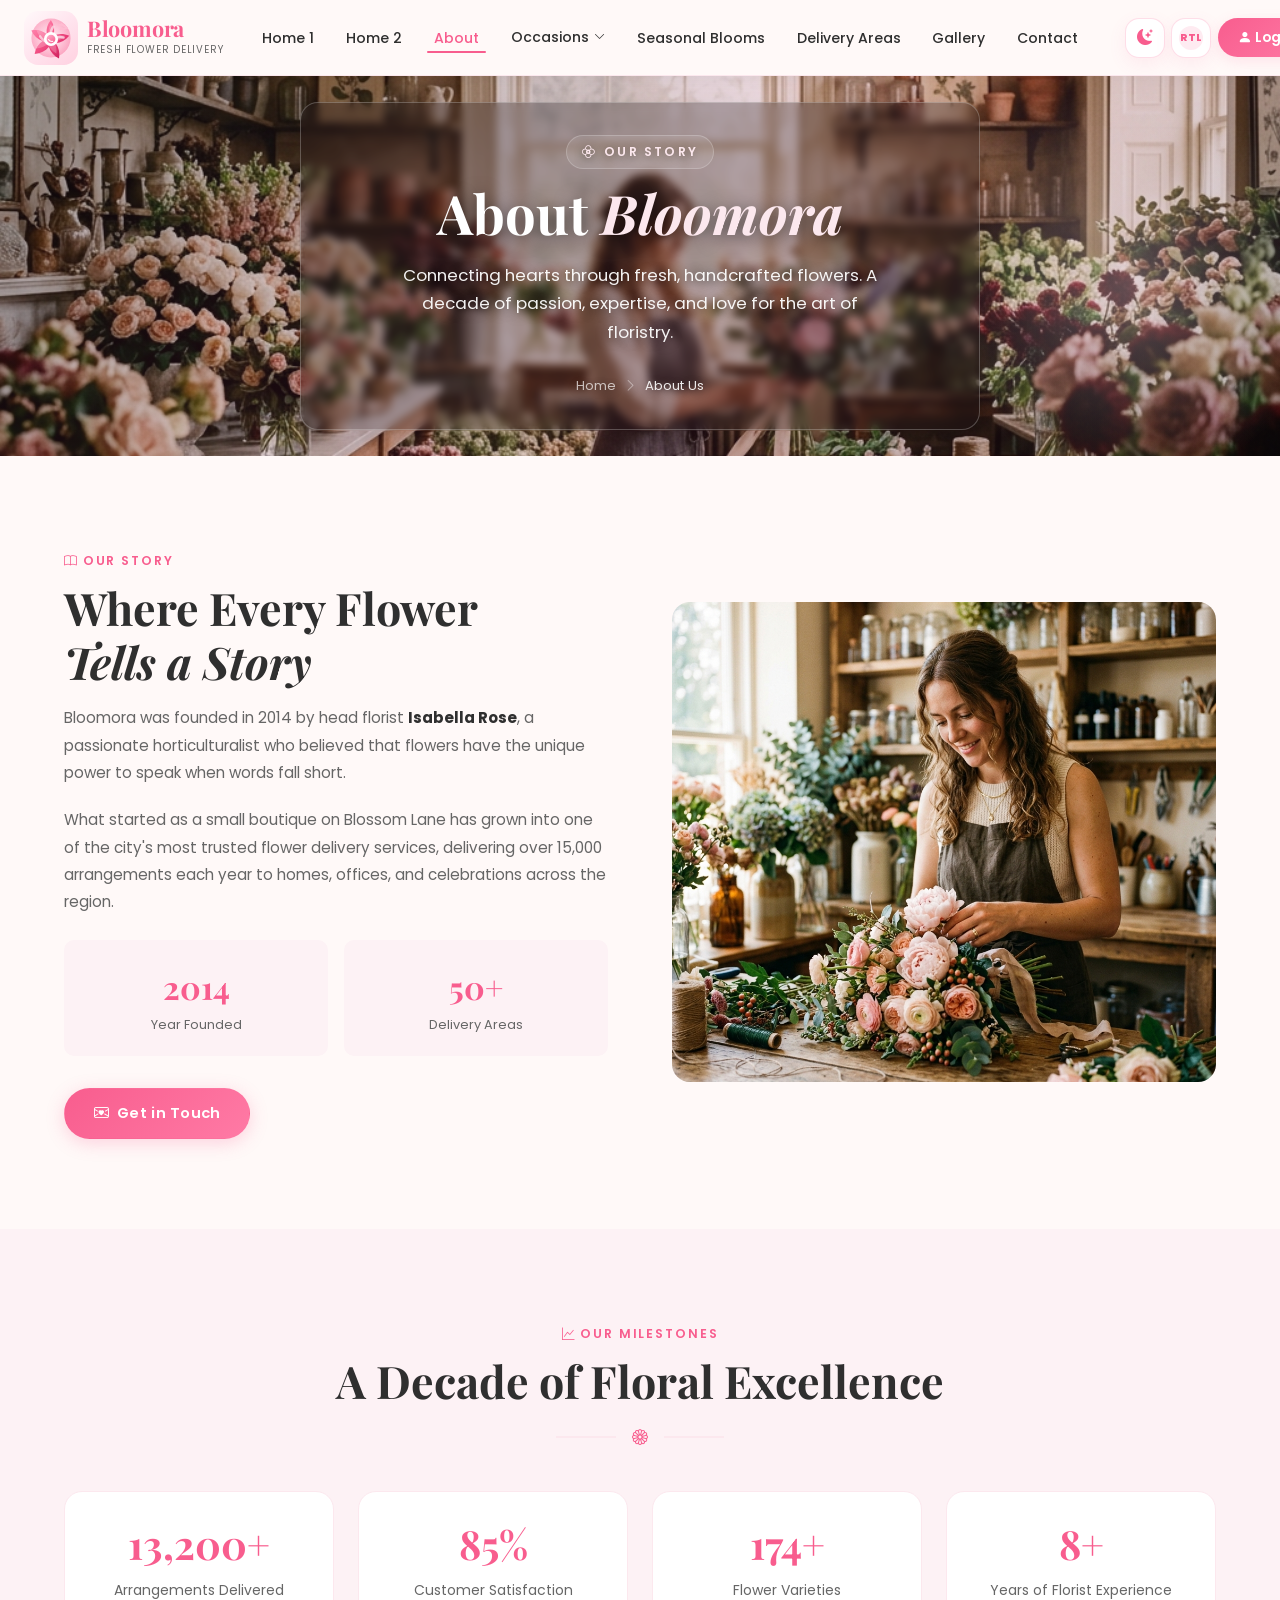
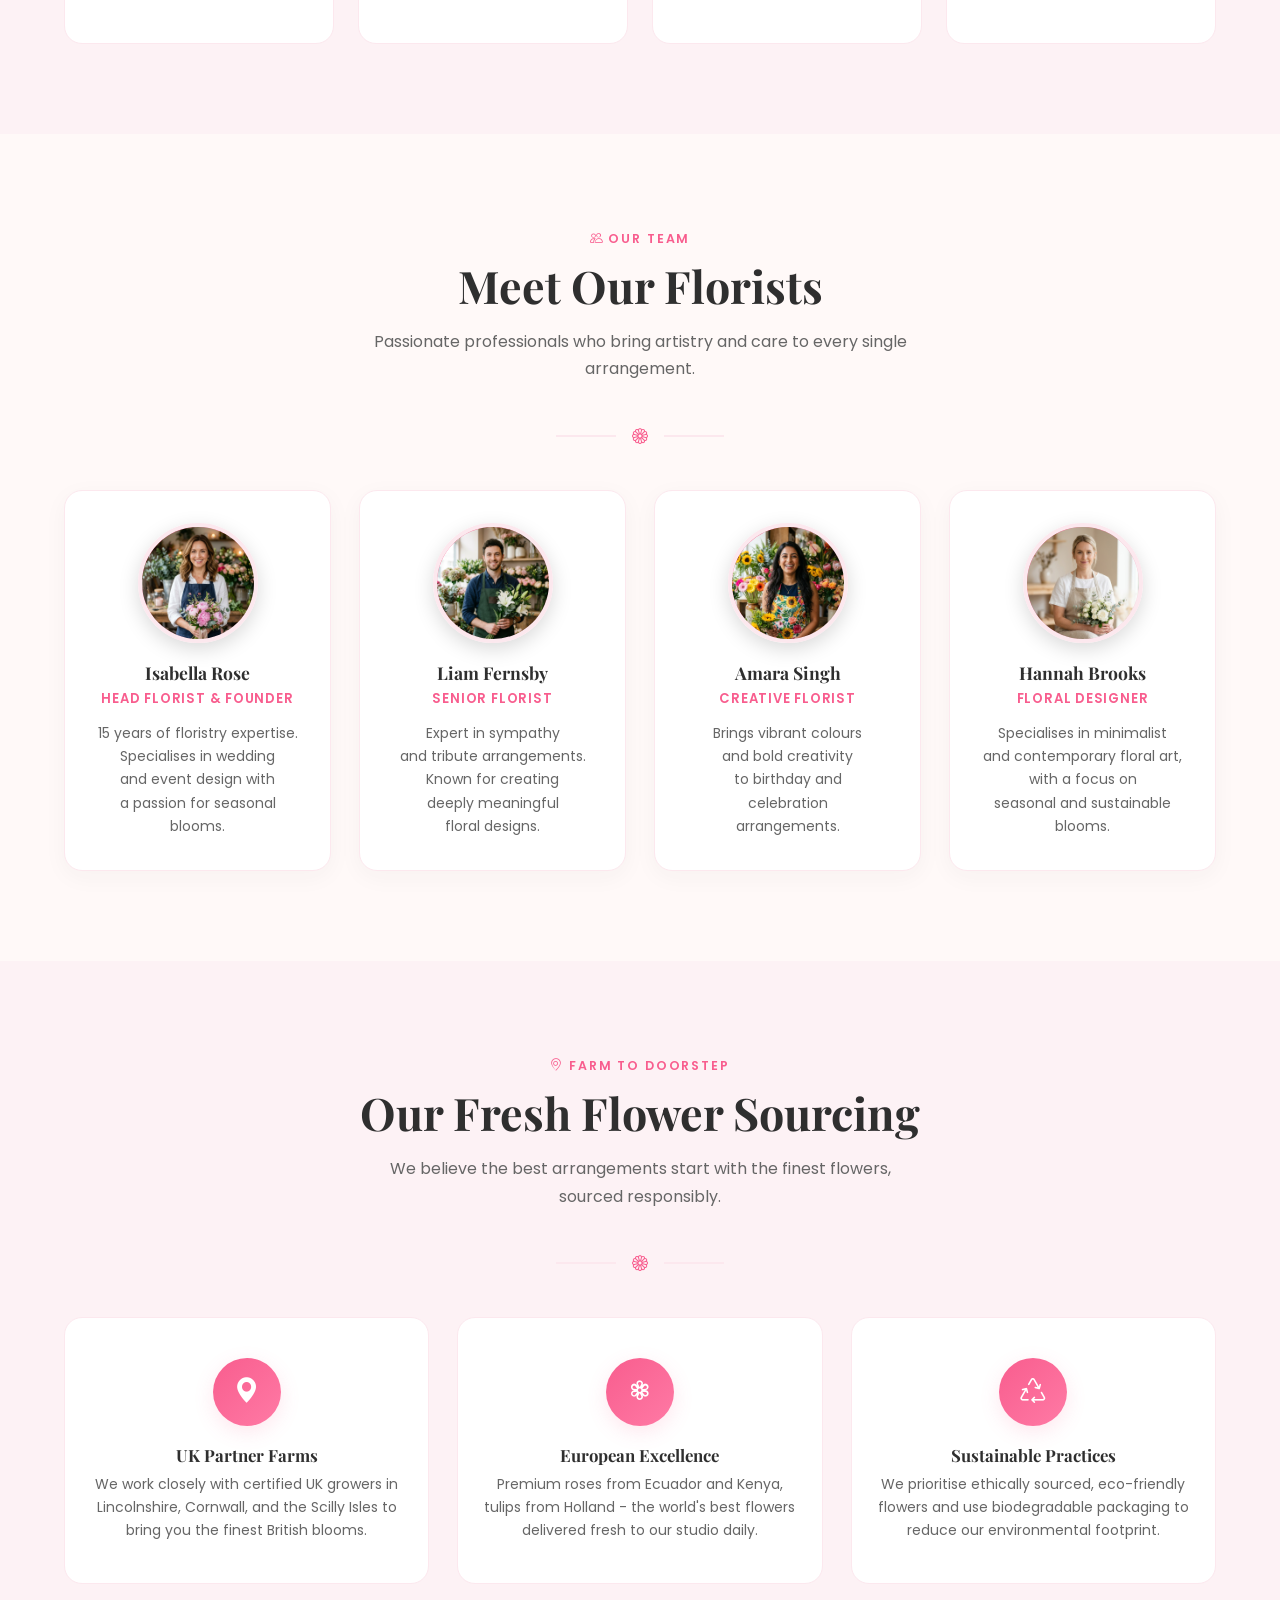
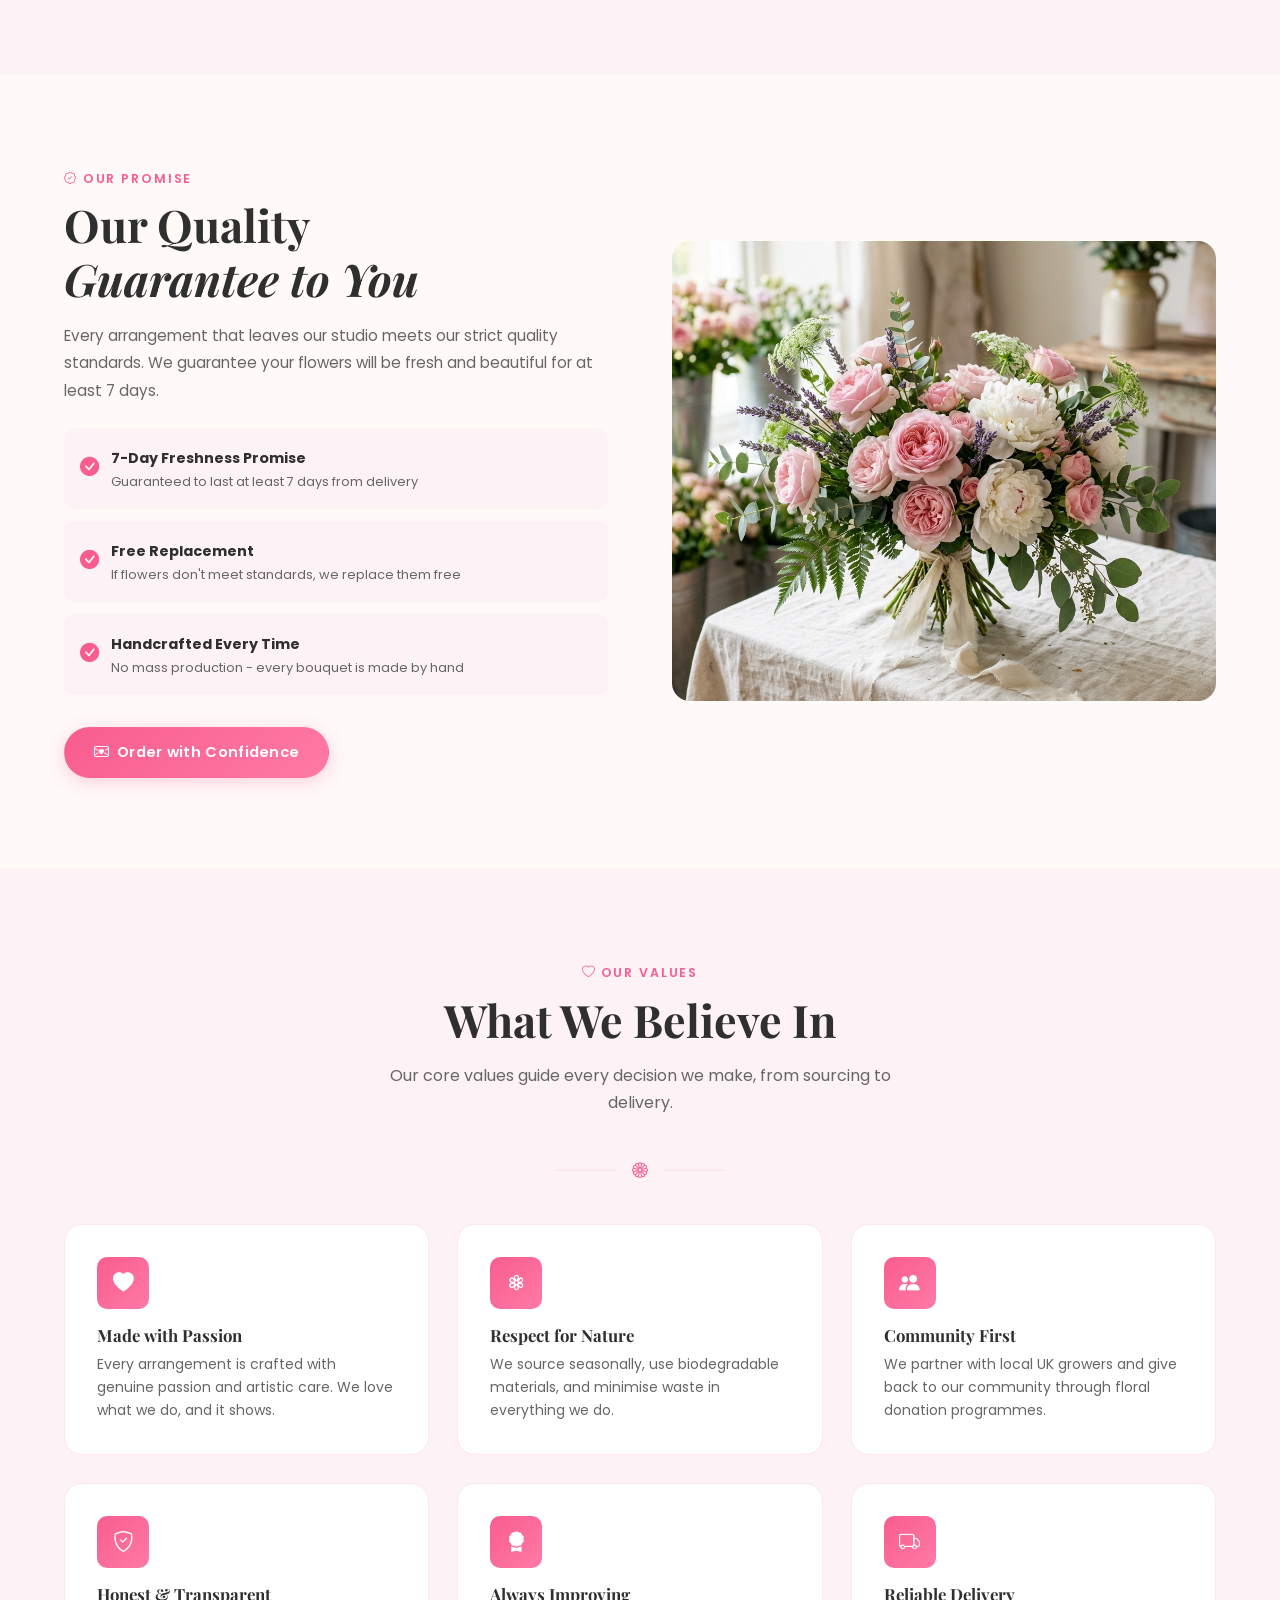
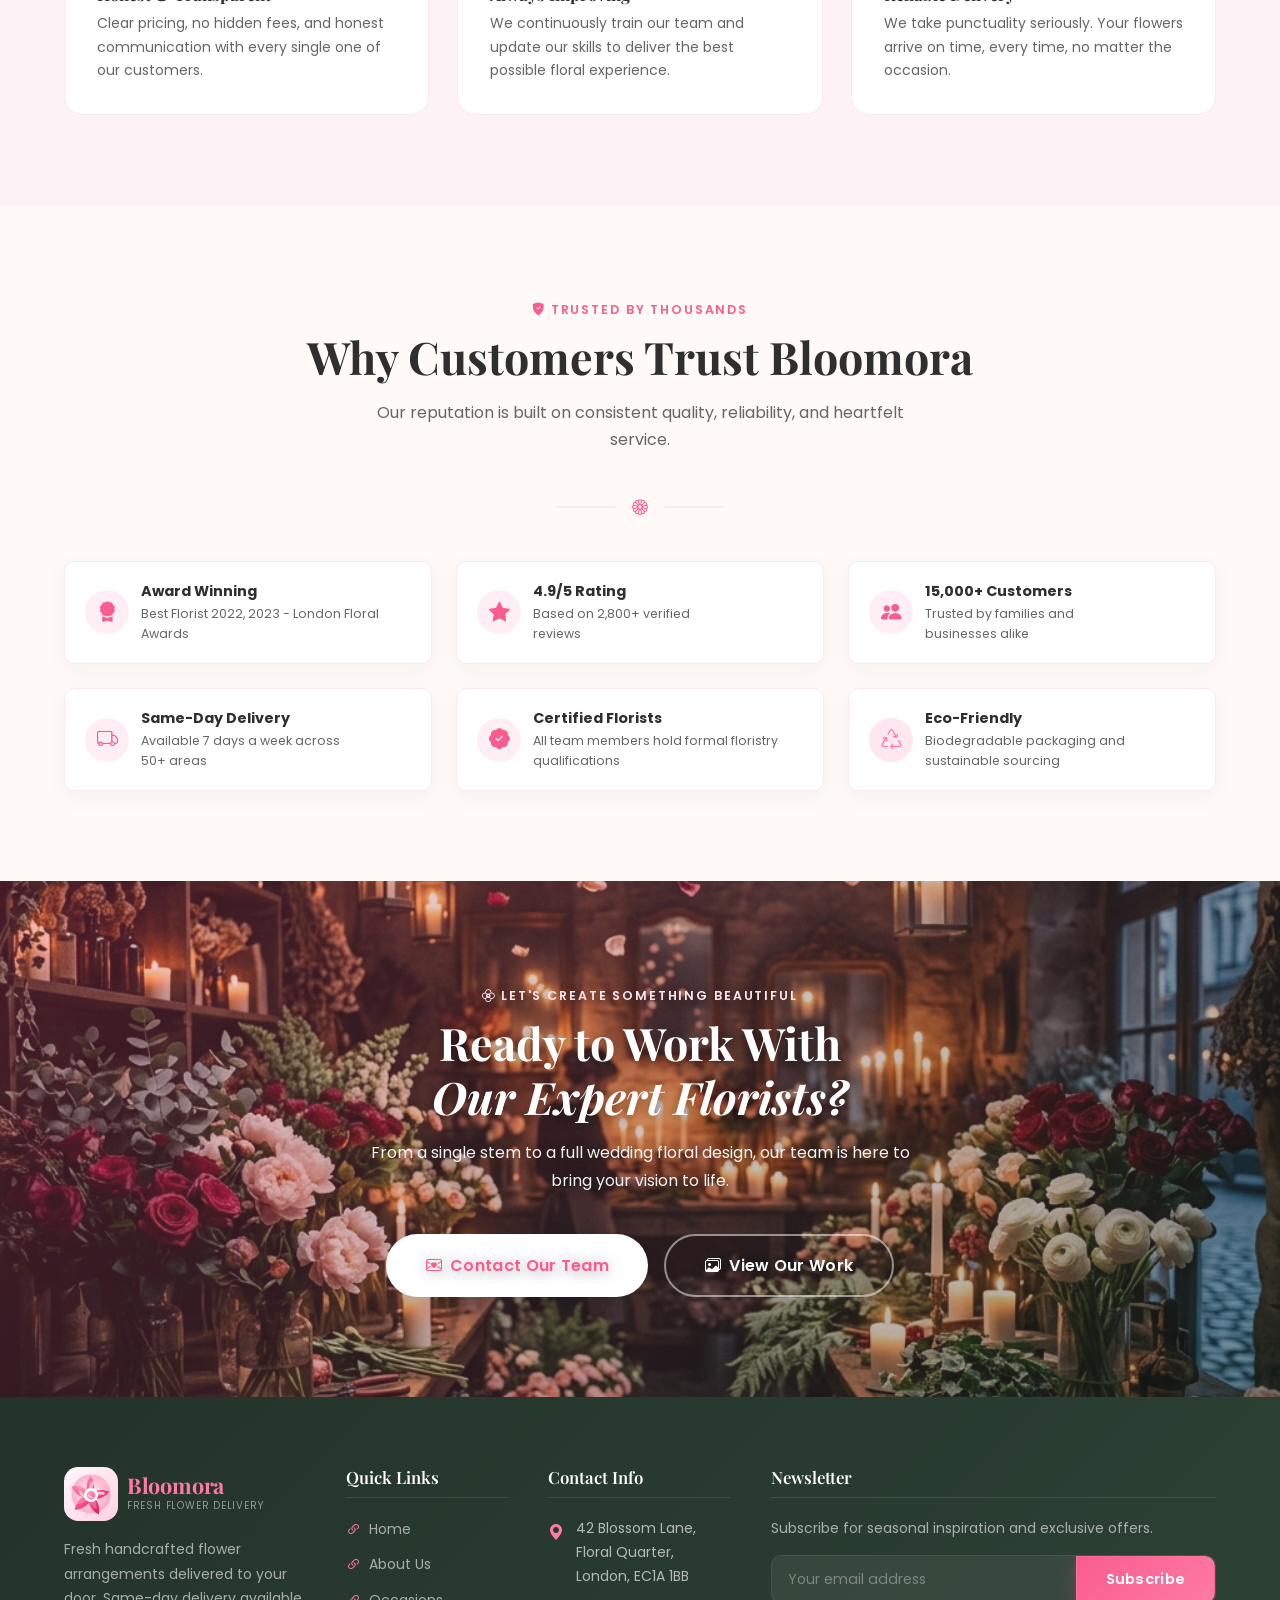
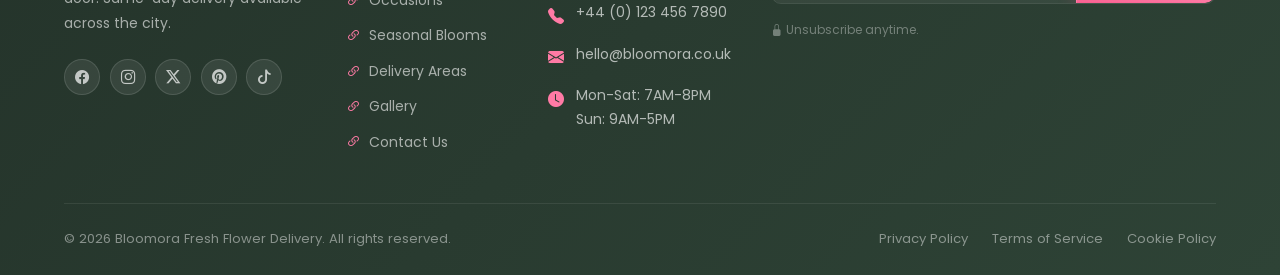
==== about.html @ 747ecff7 "feat: initialize project with core site architecture, styles, and assets" ====
<!DOCTYPE html>
<html lang="en" dir="ltr" data-theme="light">
<head>
  <meta charset="UTF-8" />
  <meta name="viewport" content="width=device-width, initial-scale=1.0" />
  <title>About</title>
  <meta name="description" content="Learn about Bloomora's story, our passionate florist team, fresh flower sourcing, and our commitment to quality and customer satisfaction." />
  <link rel="preconnect" href="https://fonts.googleapis.com" />
  <link rel="preconnect" href="https://fonts.gstatic.com" crossorigin />
  <link href="https://fonts.googleapis.com/css2?family=Playfair+Display:ital,wght@0,400;0,600;0,700;1,400&family=Poppins:wght@300;400;500;600;700&display=swap" rel="stylesheet" />
  
  <link rel="stylesheet" href="https://cdn.jsdelivr.net/npm/bootstrap-icons@1.11.3/font/bootstrap-icons.min.css" />
  <link rel="icon" type="image/png" href="assets/images/favicon.png" />
  <link rel="apple-touch-icon" href="assets/images/favicon.png" />
  <link rel="stylesheet" href="assets/css/style.css?v=2.7" />
  <link rel="stylesheet" href="assets/css/pages.css?v=2.7" />
</head>
<body>

  <!-- NAVBAR -->
  <nav class="navbar" role="navigation">
    <div class="nav-inner">
      <a href="index.html" class="navbar-brand"><div class="brand-icon"><img src="assets/images/logo.svg" alt="Bloomora logo" class="brand-logo"></div><div class="brand-text"><span class="brand-name">Bloomora</span><span class="brand-tagline">Fresh Flower Delivery</span></div></a>
      <ul class="nav-links" role="list">
        <li><a href="index.html" class="nav-link">Home 1</a></li>
        <li><a href="home2.html" class="nav-link">Home 2</a></li>
        <li><a href="about.html" class="nav-link active">About</a></li>
        <li class="nav-dropdown">
          <a href="occasions.html" class="nav-link nav-dropdown-toggle">Occasions <i class="bi bi-chevron-down" style="font-size:0.7rem;"></i></a>
          <ul class="dropdown-menu">
            <li><a href="occasions.html#birthday" class="dropdown-item"><i class="bi bi-balloon-heart"></i><span><strong>Birthday</strong><span>Bright celebration bouquets</span></span></a></li>
            <li><a href="occasions.html#anniversary" class="dropdown-item"><i class="bi bi-heart-fill"></i><span><strong>Anniversary</strong><span>Romantic premium roses</span></span></a></li>
            <li><a href="occasions.html#wedding" class="dropdown-item"><i class="bi bi-stars"></i><span><strong>Wedding</strong><span>Bridal and venue flowers</span></span></a></li>
            <li><a href="occasions.html#funeral" class="dropdown-item"><i class="bi bi-flower2"></i><span><strong>Sympathy</strong><span>Calm respectful tributes</span></span></a></li>
            <li><a href="occasions.html#congrats" class="dropdown-item"><i class="bi bi-trophy-fill"></i><span><strong>Congratulations</strong><span>For wins and milestones</span></span></a></li>
            <li><a href="occasions.html#getwell" class="dropdown-item"><i class="bi bi-heart-pulse-fill"></i><span><strong>Get Well</strong><span>Warm recovery wishes</span></span></a></li>
          </ul>
        </li>
        <li><a href="seasonal-blooms.html" class="nav-link">Seasonal Blooms</a></li>
        <li><a href="delivery-areas.html" class="nav-link">Delivery Areas</a></li>
        <li><a href="gallery.html" class="nav-link">Gallery</a></li>
        <li><a href="contact.html" class="nav-link">Contact</a></li>
      </ul>
      <div class="nav-controls">
        <button class="nav-icon-btn toggle-theme-btn" aria-label="Toggle dark mode"><i class="bi bi-moon-stars-fill theme-icon-moon"></i><i class="bi bi-sun-fill theme-icon-sun" style="display:none;"></i></button>
        <button class="nav-icon-btn toggle-dir-btn" aria-label="Toggle direction"><span class="dir-label" style="font-size:0.7rem;font-weight:700;">RTL</span></button>
        <a href="login.html" class="btn-login-nav nav-link"><i class="bi bi-person-fill"></i> Login</a>
      </div>
      <button class="hamburger" id="hamburger" aria-label="Open mobile menu" aria-expanded="false"><span></span><span></span><span></span></button>
    </div>
  </nav>
  <div class="mobile-menu" id="mobileMenu">
    <ul class="mobile-nav-links">
      <li><a href="index.html" class="mobile-nav-link">Home 1</a></li><li><a href="home2.html" class="mobile-nav-link">Home 2</a></li><li><a href="about.html" class="mobile-nav-link active">About</a></li><li><a href="occasions.html" class="mobile-nav-link">Occasions</a></li><li><a href="seasonal-blooms.html" class="mobile-nav-link">Seasonal Blooms</a></li><li><a href="delivery-areas.html" class="mobile-nav-link">Delivery Areas</a></li><li><a href="gallery.html" class="mobile-nav-link">Gallery</a></li><li><a href="contact.html" class="mobile-nav-link">Contact</a></li>
    </ul>
    <div class="mobile-controls"><button class="nav-icon-btn toggle-theme-btn"><i class="bi bi-moon-stars-fill theme-icon-moon"></i><i class="bi bi-sun-fill theme-icon-sun" style="display:none;"></i></button><button class="nav-icon-btn toggle-dir-btn"><span class="dir-label" style="font-size:0.7rem;font-weight:700;">RTL</span></button></div>
    <div class="mobile-login-btn"><a href="login.html" class="btn-login-nav" style="display:flex;align-items:center;justify-content:center;gap:0.5rem;padding:0.75rem;border-radius:50px;"><i class="bi bi-person-fill"></i> Login to Your Account</a></div>
  </div>

  <!-- PAGE BANNER -->
  <section class="page-banner bg-banner-about" aria-label="About page banner">
    <div class="container">
      <div class="banner-content" data-animate="fade-up">
        <span class="banner-eyebrow"><i class="bi bi-flower2"></i> Our Story</span>
        <h1 class="banner-title">About <span>Bloomora</span></h1>
        <p class="banner-desc">Connecting hearts through fresh, handcrafted flowers. A decade of passion, expertise, and love for the art of floristry.</p>
        <div class="banner-breadcrumb">
          <a href="index.html">Home</a><span class="sep"><i class="bi bi-chevron-right"></i></span><span>About Us</span>
        </div>
      </div>
    </div>
    <div class="banner-deco"></div>
  </section>

  <!-- === BRAND STORY === -->
  <section class="section" aria-label="Brand story">
    <div class="container">
      <div class="split-section">
        <div data-animate="fade-right">
          <span class="section-eyebrow"><i class="bi bi-book"></i> Our Story</span>
          <h2 class="section-title">Where Every Flower<br><em>Tells a Story</em></h2>
          <p style="font-size:0.95rem;color:var(--text-muted);line-height:1.8;margin-bottom:1.25rem;">
            Bloomora was founded in 2014 by head florist <strong style="color:var(--text);">Isabella Rose</strong>, a passionate horticulturalist who believed that flowers have the unique power to speak when words fall short.
          </p>
          <p style="font-size:0.95rem;color:var(--text-muted);line-height:1.8;margin-bottom:1.5rem;">
            What started as a small boutique on Blossom Lane has grown into one of the city's most trusted flower delivery services, delivering over 15,000 arrangements each year to homes, offices, and celebrations across the region.
          </p>
          <div style="display:grid;grid-template-columns:1fr 1fr;gap:1rem;margin-bottom:2rem;">
            <div style="padding:1.25rem;background:var(--bg-alt);border-radius:var(--radius-sm);text-align:center;">
              <div style="font-family:var(--font-heading);font-size:2rem;font-weight:700;color:var(--primary);">2014</div>
              <div style="font-size:0.8rem;color:var(--text-muted);">Year Founded</div>
            </div>
            <div style="padding:1.25rem;background:var(--bg-alt);border-radius:var(--radius-sm);text-align:center;">
              <div style="font-family:var(--font-heading);font-size:2rem;font-weight:700;color:var(--primary);">50+</div>
              <div style="font-size:0.8rem;color:var(--text-muted);">Delivery Areas</div>
            </div>
          </div>
          <a href="contact.html" class="btn btn-primary"><i class="bi bi-envelope-heart"></i> Get in Touch</a>
        </div>
        <div class="img-reveal" data-animate="fade-left">
          <img src="assets/images/banners/about_story.png" alt="Inside the Bloomora flower shop - florist hand-crafting a bouquet" style="width:100%;height:480px;object-fit:cover;" />
        </div>
      </div>
    </div>
  </section>

  <!-- === STATS === -->
  <section class="section section-alt milestones-section" aria-label="Company milestones">
    <div class="container">
      <div class="text-center" data-animate="fade-up">
        <span class="section-eyebrow"><i class="bi bi-graph-up"></i> Our Milestones</span>
        <h2 class="section-title">A Decade of Floral Excellence</h2>
      </div>
      <div class="section-divider"><div class="line"></div><i class="bi bi-flower1 flower-icon"></i><div class="line"></div></div>
      <div class="stats-grid">
        <div class="stat-item" data-animate="zoom-in" data-delay="100"><div class="stat-number" data-count="15000" data-suffix="+">15,000+</div><div class="stat-label">Arrangements Delivered</div></div>
        <div class="stat-item" data-animate="zoom-in" data-delay="200"><div class="stat-number" data-count="98" data-suffix="%">98%</div><div class="stat-label">Customer Satisfaction</div></div>
        <div class="stat-item" data-animate="zoom-in" data-delay="300"><div class="stat-number" data-count="200" data-suffix="+">200+</div><div class="stat-label">Flower Varieties</div></div>
        <div class="stat-item" data-animate="zoom-in" data-delay="400"><div class="stat-number" data-count="10" data-suffix="+">10+</div><div class="stat-label">Years of Florist Experience</div></div>
      </div>
    </div>
  </section>

  <!-- === FLORIST TEAM === -->
  <section class="section" aria-label="Our florist team">
    <div class="container">
      <div class="text-center" data-animate="fade-up">
        <span class="section-eyebrow"><i class="bi bi-people"></i> Our Team</span>
        <h2 class="section-title">Meet Our Florists</h2>
        <p class="section-subtitle">Passionate professionals who bring artistry and care to every single arrangement.</p>
      </div>
      <div class="section-divider"><div class="line"></div><i class="bi bi-flower1 flower-icon"></i><div class="line"></div></div>

      <div class="card-grid card-grid-4 about-team-grid">
        <div class="team-card" data-animate="fade-up" data-delay="100">
          <div class="team-avatar">
            <img src="assets/images/team/team_isabella.png" alt="Isabella Rose - Head Florist & Founder" />
          </div>
          <h3>Isabella Rose</h3>
          <div class="team-role">Head Florist &amp; Founder</div>
          <p class="team-bio">15 years of floristry expertise.<br class="desktop-team-break"> Specialises in wedding<br class="desktop-team-break"> and event design with<br class="desktop-team-break"> a passion for seasonal<br class="desktop-team-break"> blooms.</p>
        </div>
        <div class="team-card" data-animate="fade-up" data-delay="200">
          <div class="team-avatar">
            <img src="assets/images/team/team_liam.png" alt="Liam Fernsby - Senior Florist" />
          </div>
          <h3>Liam Fernsby</h3>
          <div class="team-role">Senior Florist</div>
          <p class="team-bio">Expert in sympathy<br class="desktop-team-break"> and tribute arrangements.<br class="desktop-team-break"> Known for creating<br class="desktop-team-break"> deeply meaningful<br class="desktop-team-break"> floral designs.</p>
        </div>
        <div class="team-card" data-animate="fade-up" data-delay="300">
          <div class="team-avatar">
            <img src="assets/images/team/team_amara.png" alt="Amara Singh - Creative Florist" />
          </div>
          <h3>Amara Singh</h3>
          <div class="team-role">Creative Florist</div>
          <p class="team-bio">Brings vibrant colours<br class="desktop-team-break"> and bold creativity<br class="desktop-team-break"> to birthday and<br class="desktop-team-break"> celebration<br class="desktop-team-break"> arrangements.</p>
        </div>
        <div class="team-card" data-animate="fade-up" data-delay="400">
          <div class="team-avatar">
            <img src="assets/images/team/team_hannah.png" alt="Hannah Brooks - Floral Designer" />
          </div>
          <h3>Hannah Brooks</h3>
          <div class="team-role">Floral Designer</div>
          <p class="team-bio">Specialises in minimalist<br class="desktop-team-break"> and contemporary floral art,<br class="desktop-team-break"> with a focus on<br class="desktop-team-break"> seasonal and sustainable<br class="desktop-team-break"> blooms.</p>
        </div>
      </div>
    </div>
  </section>

  <!-- === FRESH FLOWER SOURCING === -->
  <section class="section section-alt" aria-label="Flower sourcing">
    <div class="container">
      <div class="text-center" data-animate="fade-up">
        <span class="section-eyebrow"><i class="bi bi-geo-alt"></i> Farm to Doorstep</span>
        <h2 class="section-title">Our Fresh Flower Sourcing</h2>
        <p class="section-subtitle">We believe the best arrangements start with the finest flowers, sourced responsibly.</p>
      </div>
      <div class="section-divider"><div class="line"></div><i class="bi bi-flower1 flower-icon"></i><div class="line"></div></div>

      <div class="card-grid card-grid-3">
        <div class="sourcing-card" data-animate="fade-up" data-delay="100">
          <div class="sourcing-icon"><i class="bi bi-geo-alt-fill"></i></div>
          <h3>UK Partner Farms</h3>
          <p>We work closely with certified UK growers in Lincolnshire, Cornwall, and the Scilly Isles to bring you the finest British blooms.</p>
        </div>
        <div class="sourcing-card" data-animate="fade-up" data-delay="200">
          <div class="sourcing-icon"><i class="bi bi-flower3"></i></div>
          <h3>European Excellence</h3>
          <p>Premium roses from Ecuador and Kenya, tulips from Holland - the world's best flowers delivered fresh to our studio daily.</p>
        </div>
        <div class="sourcing-card" data-animate="fade-up" data-delay="300">
          <div class="sourcing-icon"><i class="bi bi-recycle"></i></div>
          <h3>Sustainable Practices</h3>
          <p>We prioritise ethically sourced, eco-friendly flowers and use biodegradable packaging to reduce our environmental footprint.</p>
        </div>
      </div>
    </div>
  </section>

  <!-- === QUALITY PROMISE === -->
  <section class="section" aria-label="Quality promise">
    <div class="container">
      <div class="split-section reverse">
        <div class="img-reveal" data-animate="fade-right">
          <img src="assets/images/banners/banner_home1.png" alt="Premium flower quality" style="width:100%;height:460px;object-fit:cover;" />
        </div>
        <div data-animate="fade-left">
          <span class="section-eyebrow"><i class="bi bi-patch-check"></i> Our Promise</span>
          <h2 class="section-title">Our Quality<br><em>Guarantee to You</em></h2>
          <p style="font-size:0.95rem;color:var(--text-muted);line-height:1.8;margin-bottom:1.5rem;">
            Every arrangement that leaves our studio meets our strict quality standards. We guarantee your flowers will be fresh and beautiful for at least 7 days.
          </p>
          <div style="display:flex;flex-direction:column;gap:0.75rem;margin-bottom:2rem;">
            <div style="display:flex;align-items:center;gap:0.75rem;padding:1rem;background:var(--bg-alt);border-radius:var(--radius-sm);">
              <i class="bi bi-check-circle-fill" style="color:var(--accent);font-size:1.2rem;flex-shrink:0;"></i>
              <div><strong style="font-size:0.9rem;">7-Day Freshness Promise</strong><p style="font-size:0.8rem;color:var(--text-muted);margin:0;">Guaranteed to last at least 7 days from delivery</p></div>
            </div>
            <div style="display:flex;align-items:center;gap:0.75rem;padding:1rem;background:var(--bg-alt);border-radius:var(--radius-sm);">
              <i class="bi bi-check-circle-fill" style="color:var(--accent);font-size:1.2rem;flex-shrink:0;"></i>
              <div><strong style="font-size:0.9rem;">Free Replacement</strong><p style="font-size:0.8rem;color:var(--text-muted);margin:0;">If flowers don't meet standards, we replace them free</p></div>
            </div>
            <div style="display:flex;align-items:center;gap:0.75rem;padding:1rem;background:var(--bg-alt);border-radius:var(--radius-sm);">
              <i class="bi bi-check-circle-fill" style="color:var(--accent);font-size:1.2rem;flex-shrink:0;"></i>
              <div><strong style="font-size:0.9rem;">Handcrafted Every Time</strong><p style="font-size:0.8rem;color:var(--text-muted);margin:0;">No mass production - every bouquet is made by hand</p></div>
            </div>
          </div>
          <a href="contact.html" class="btn btn-primary"><i class="bi bi-envelope-heart"></i> Order with Confidence</a>
        </div>
      </div>
    </div>
  </section>

  <!-- === FLOWER CARE VALUES === -->
  <section class="section section-alt" aria-label="Flower care values">
    <div class="container">
      <div class="text-center" data-animate="fade-up">
        <span class="section-eyebrow"><i class="bi bi-heart"></i> Our Values</span>
        <h2 class="section-title">What We Believe In</h2>
        <p class="section-subtitle">Our core values guide every decision we make, from sourcing to delivery.</p>
      </div>
      <div class="section-divider"><div class="line"></div><i class="bi bi-flower1 flower-icon"></i><div class="line"></div></div>

      <div class="card-grid card-grid-3 our-values-grid">
        <div class="value-card" data-animate="fade-up" data-delay="100">
          <div class="value-icon"><i class="bi bi-heart-fill"></i></div>
          <h3>Made with Passion</h3>
          <p>Every arrangement is crafted with genuine passion and artistic care. We love what we do, and it shows.</p>
        </div>
        <div class="value-card" data-animate="fade-up" data-delay="200">
          <div class="value-icon"><i class="bi bi-flower3"></i></div>
          <h3>Respect for Nature</h3>
          <p>We source seasonally, use biodegradable materials, and minimise waste in everything we do.</p>
        </div>
        <div class="value-card" data-animate="fade-up" data-delay="300">
          <div class="value-icon"><i class="bi bi-people-fill"></i></div>
          <h3>Community First</h3>
          <p>We partner with local UK growers and give back to our community through floral donation programmes.</p>
        </div>
        <div class="value-card" data-animate="fade-up" data-delay="400">
          <div class="value-icon"><i class="bi bi-shield-check"></i></div>
          <h3>Honest &amp; Transparent</h3>
          <p>Clear pricing, no hidden fees, and honest communication with every single one of our customers.</p>
        </div>
        <div class="value-card" data-animate="fade-up" data-delay="500">
          <div class="value-icon"><i class="bi bi-award-fill"></i></div>
          <h3>Always Improving</h3>
          <p>We continuously train our team and update our skills to deliver the best possible floral experience.</p>
        </div>
        <div class="value-card" data-animate="fade-up" data-delay="600">
          <div class="value-icon"><i class="bi bi-truck"></i></div>
          <h3>Reliable Delivery</h3>
          <p>We take punctuality seriously. Your flowers arrive on time, every time, no matter the occasion.</p>
        </div>
      </div>
    </div>
  </section>

  <!-- === CUSTOMER TRUST === -->
  <section class="section" aria-label="Customer trust">
    <div class="container">
      <div class="text-center" data-animate="fade-up">
        <span class="section-eyebrow"><i class="bi bi-shield-fill-check"></i> Trusted By Thousands</span>
        <h2 class="section-title">Why Customers Trust Bloomora</h2>
        <p class="section-subtitle">Our reputation is built on consistent quality, reliability, and heartfelt service.</p>
      </div>
      <div class="section-divider"><div class="line"></div><i class="bi bi-flower1 flower-icon"></i><div class="line"></div></div>

      <div class="trust-grid">
        <div class="trust-badge" data-animate="fade-up" data-delay="100"><i class="bi bi-award-fill"></i><div><strong>Award Winning</strong><span>Best Florist 2022, 2023 - London Floral Awards</span></div></div>
        <div class="trust-badge" data-animate="fade-up" data-delay="200"><i class="bi bi-star-fill" style="color:#f59e0b;"></i><div><strong>4.9/5 Rating</strong><span>Based on 2,800+ verified reviews</span></div></div>
        <div class="trust-badge" data-animate="fade-up" data-delay="300"><i class="bi bi-people-fill"></i><div><strong>15,000+ Customers</strong><span>Trusted by families and businesses alike</span></div></div>
        <div class="trust-badge" data-animate="fade-up" data-delay="400"><i class="bi bi-truck"></i><div><strong>Same-Day Delivery</strong><span>Available 7 days a week across 50+ areas</span></div></div>
        <div class="trust-badge" data-animate="fade-up" data-delay="500"><i class="bi bi-patch-check-fill"></i><div><strong>Certified Florists</strong><span>All team members hold formal floristry qualifications</span></div></div>
        <div class="trust-badge" data-animate="fade-up" data-delay="600"><i class="bi bi-recycle eco-icon"></i><div><strong>Eco-Friendly</strong><span>Biodegradable packaging and sustainable sourcing</span></div></div>
      </div>
    </div>
  </section>

  <!-- === CTA === -->
  <section class="cta-section bg-cta-3" aria-label="Contact CTA">
    <div class="container">
      <div class="cta-content" data-animate="zoom-in">
        <span class="section-eyebrow" style="color:var(--secondary);"><i class="bi bi-flower2"></i> Let's Create Something Beautiful</span>
        <h2 class="section-title">Ready to Work With<br><em>Our Expert Florists?</em></h2>
        <p class="section-subtitle">From a single stem to a full wedding floral design, our team is here to bring your vision to life.</p>
        <div class="cta-actions">
          <a href="contact.html" class="btn btn-white btn-lg"><i class="bi bi-envelope-heart"></i> Contact Our Team</a>
          <a href="gallery.html" class="btn btn-outline btn-lg" style="border-color:rgba(255,255,255,0.5);color:white;"><i class="bi bi-images"></i> View Our Work</a>
        </div>
      </div>
    </div>
  </section>

  <!-- FOOTER -->
  <footer class="footer" aria-label="Site footer">
    <div class="container">
      <div class="footer-grid">
        <div class="footer-brand">
          <a href="index.html" class="navbar-brand" style="margin-bottom:1rem; display:flex;"><div class="brand-icon"><img src="assets/images/logo.svg" alt="Bloomora logo" class="brand-logo"></div><div class="brand-text"><span class="brand-name">Bloomora</span><span class="brand-tagline">Fresh Flower Delivery</span></div></a>
          <p class="footer-desc">Fresh handcrafted flower arrangements delivered to your door. Same-day delivery available across the city.</p>
          <div class="social-links"><a href="#" class="social-link" aria-label="Facebook"><i class="bi bi-facebook"></i></a><a href="#" class="social-link" aria-label="Instagram"><i class="bi bi-instagram"></i></a><a href="#" class="social-link" aria-label="Twitter"><i class="bi bi-twitter-x"></i></a><a href="#" class="social-link" aria-label="Pinterest"><i class="bi bi-pinterest"></i></a><a href="#" class="social-link" aria-label="TikTok"><i class="bi bi-tiktok"></i></a></div>
        </div>
        <div><h3 class="footer-col-title">Quick Links</h3><ul class="footer-links"><li><a href="index.html"><i class="bi bi-link-45deg"></i>Home</a></li><li><a href="about.html"><i class="bi bi-link-45deg"></i>About Us</a></li><li><a href="occasions.html"><i class="bi bi-link-45deg"></i>Occasions</a></li><li><a href="seasonal-blooms.html"><i class="bi bi-link-45deg"></i>Seasonal Blooms</a></li><li><a href="delivery-areas.html"><i class="bi bi-link-45deg"></i>Delivery Areas</a></li><li><a href="gallery.html"><i class="bi bi-link-45deg"></i>Gallery</a></li><li><a href="contact.html"><i class="bi bi-link-45deg"></i>Contact Us</a></li></ul></div>
        <div><h3 class="footer-col-title">Contact Info</h3><div class="footer-contact"><div class="footer-contact-item"><i class="bi bi-geo-alt-fill"></i><span>42 Blossom Lane, Floral Quarter,<br>London, EC1A 1BB</span></div><div class="footer-contact-item"><i class="bi bi-telephone-fill"></i><span>+44 (0) 123 456 7890</span></div><div class="footer-contact-item"><i class="bi bi-envelope-fill"></i><span>hello@bloomora.co.uk</span></div><div class="footer-contact-item"><i class="bi bi-clock-fill"></i><span>Mon-Sat: 7AM-8PM<br>Sun: 9AM-5PM</span></div></div></div>
        <div class="footer-newsletter"><h3 class="footer-col-title">Newsletter</h3><p class="footer-newsletter-text">Subscribe for seasonal inspiration and exclusive offers.</p><form data-form="newsletter" style="margin-bottom:1rem;"><div class="input-group"><input type="email" placeholder="Your email address" aria-label="Email" required /><button type="submit" class="btn btn-primary" style="border-radius:0 var(--radius-sm) var(--radius-sm) 0;">Subscribe</button></div></form><p style="font-size:0.75rem;color:rgba(255,255,255,0.35);"><i class="bi bi-lock-fill"></i> Unsubscribe anytime.</p></div>
      </div>
      <div class="footer-bottom"><p class="footer-bottom-text">&copy; 2026 Bloomora Fresh Flower Delivery. All rights reserved.</p><div class="footer-bottom-links"><a href="#">Privacy Policy</a><a href="#">Terms of Service</a><a href="#">Cookie Policy</a></div></div>
    </div>
  </footer>

  <script src="assets/js/main.js"></script>
</body>
</html>
---- assets/css/style.css ----
/* =========================================================
   BLOOMORA - GLOBAL STYLES
   Fresh Flower Delivery | Premium Florist Design
   ========================================================= */

/* --- Google Fonts --- */
@import url('https://fonts.googleapis.com/css2?family=Playfair+Display:ital,wght@0,400;0,600;0,700;1,400&family=Poppins:wght@300;400;500;600;700&display=swap');

/* --- CSS Variables - Light Theme --- */
:root {
  --primary: #F85D8E;
  --primary-light: #FF7AA5;
  --primary-dark: #E63973;
  --secondary: #FCE8EE;
  --accent: #8FB996;
  --accent-dark: #6FAF7A;
  --lavender: #EEE7F8;
  --peach: #FFF2E8;
  --cream: #FFF9F8;
  --white: #FFFFFF;
  --black: #2F2F2F;

  --bg: #FFF9F8;
  --bg-alt: #FDF2F5;
  --bg-card: #FFFFFF;
  --bg-nav: rgba(255,249,248,0.97);
  --bg-footer: #24332A;

  --text: #2F2F2F;
  --text-muted: #666666;
  --text-light: #8A8A8A;
  --text-on-dark: #FFFFFF;

  --border: #FCE8EE;
  --border-strong: #FFF2E8;
  --shadow: 0 4px 30px rgba(248,93,142,0.06);
  --shadow-card: 0 6px 24px rgba(47,47,47,0.04);
  --shadow-hover: 0 12px 40px rgba(248,93,142,0.12);
  --banner-overlay-start: rgba(31, 20, 24, 0.38);
  --banner-overlay-mid: rgba(248, 93, 142, 0.14);
  --banner-overlay-end: rgba(31, 20, 24, 0.32);
  --hero-overlay-start: rgba(31, 20, 24, 0.46);
  --hero-overlay-mid: rgba(248, 93, 142, 0.12);
  --hero-overlay-end: rgba(31, 20, 24, 0.22);
  --cta-overlay-start: rgba(248, 93, 142, 0.28);
  --cta-overlay-end: rgba(36, 51, 42, 0.42);
  --banner-content-bg: rgba(30, 20, 24, 0.30);
  --banner-content-border: rgba(255, 255, 255, 0.24);

  --radius: 18px;
  --radius-sm: 10px;
  --radius-lg: 28px;
  --radius-full: 9999px;

  --font-heading: 'Playfair Display', Georgia, serif;
  --font-body: 'Poppins', system-ui, sans-serif;

  --nav-h: 76px;
  --section-py: 90px;
  --transition: 0.35s cubic-bezier(0.4,0,0.2,1);
}

/* --- Dark Theme --- */
[data-theme="dark"] {
  --primary: #F85D8E;
  --primary-light: #FF7AA5;
  --primary-dark: #E63973;
  --secondary: #222826;
  --accent: #8FB996;

  --bg: #161A18;
  --bg-alt: #1B201E;
  --bg-card: #222826;
  --bg-nav: rgba(27,32,30,0.97);
  --bg-footer: #0D100F;

  --text: #F5F5F5;
  --text-muted: #CFCFCF;

  --text-light: #8A8A8A;

  --border: #2D3532;
  --border-strong: #38423E;
  --shadow: 0 4px 30px rgba(0,0,0,0.4);
  --shadow-card: 0 6px 24px rgba(0,0,0,0.4);
  --shadow-hover: 0 12px 40px rgba(248,93,142,0.15);
  --banner-overlay-start: rgba(7, 10, 9, 0.48);
  --banner-overlay-mid: rgba(248, 93, 142, 0.16);
  --banner-overlay-end: rgba(7, 10, 9, 0.42);
  --hero-overlay-start: rgba(7, 10, 9, 0.58);
  --hero-overlay-mid: rgba(248, 93, 142, 0.16);
  --hero-overlay-end: rgba(7, 10, 9, 0.35);
  --cta-overlay-start: rgba(248, 93, 142, 0.34);
  --cta-overlay-end: rgba(13, 16, 15, 0.52);
  --banner-content-bg: rgba(0, 0, 0, 0.34);
  --banner-content-border: rgba(255, 255, 255, 0.18);
}

/* --- RTL Support --- */
[dir="rtl"] {
  text-align: right;
}
[dir="rtl"] .nav-links { flex-direction: row-reverse; }
[dir="rtl"] .navbar-brand { margin-right: 0; margin-left: auto; }
[dir="rtl"] .hero-content { text-align: right; }
[dir="rtl"] .footer-col { text-align: right; }
[dir="rtl"] .card-body { text-align: right; }
[dir="rtl"] .feature-item { flex-direction: row-reverse; }
[dir="rtl"] .input-group .btn { border-radius: var(--radius-sm) 0 0 var(--radius-sm); }
[dir="rtl"] .input-group input { border-radius: 0 var(--radius-sm) 0 0 var(--radius-sm); }
[dir="rtl"] .mobile-menu { right: 0; left: 0; }

/* --- Reset & Base --- */
*, *::before, *::after { box-sizing: border-box; margin: 0; padding: 0; }
html { scroll-behavior: smooth; overflow-x: hidden; }
body {
  font-family: var(--font-body);
  background: var(--bg);
  color: var(--text);
  transition: background var(--transition), color var(--transition);
  overflow-x: hidden;
  line-height: 1.7;
}
img { max-width: 100%; height: auto; display: block; }
a { text-decoration: none; color: inherit; }
.bi-check-circle-fill, .bi-star-fill, .bi-star-half { color: var(--primary) !important; }
button { cursor: pointer; border: none; background: none; font-family: inherit; }
ul { list-style: none; }
input, textarea, select { font-family: inherit; }

/* --- Typography --- */
h1,h2,h3,h4,h5,h6 { font-family: var(--font-heading); line-height: 1.2; }
.section-eyebrow {
  display: inline-block;
  font-size: 0.78rem;
  font-weight: 600;
  letter-spacing: 0.15em;
  text-transform: uppercase;
  color: var(--primary);
  margin-bottom: 0.6rem;
}
.section-title {
  font-size: clamp(1.8rem, 3.5vw, 2.8rem);
  font-weight: 700;
  color: var(--text);
  margin-bottom: 1rem;
}
.section-subtitle {
  font-size: 1rem;
  color: var(--text-muted);
  max-width: 560px;
  margin-bottom: 2.5rem;
}
.text-center { text-align: center; }
.text-center .section-subtitle { margin-left: auto; margin-right: auto; }

/* --- Layout Utilities --- */
.container {
  width: 100%;
  max-width: 1200px;
  margin: 0 auto;
  padding: 0 24px;
}
.section { padding: var(--section-py) 0; }
.section-alt { background: var(--bg-alt); }

/* --- Buttons --- */
.btn {
  display: inline-flex;
  align-items: center;
  gap: 0.5rem;
  padding: 0.75rem 1.8rem;
  border-radius: var(--radius-full);
  font-size: 0.92rem;
  font-weight: 600;
  letter-spacing: 0.02em;
  transition: all var(--transition);
  white-space: nowrap;
  cursor: pointer;
  text-decoration: none;
  border: 1px solid transparent;
}
.btn-primary {
  background: linear-gradient(135deg, var(--primary) 0%, var(--primary-light) 100%);
  color: var(--white);
  box-shadow: 0 4px 18px rgba(248,93,142,0.25);
}
.btn-primary:hover {
  background: linear-gradient(135deg, var(--primary-dark) 0%, var(--primary) 100%);
  box-shadow: var(--shadow-hover);
  transform: translateY(-2px);
}
.btn-outline {
  border: 2px solid var(--primary);
  color: var(--primary);
  background: transparent;
}
.btn-outline:hover {
  background: var(--primary);
  color: var(--white);
  transform: translateY(-2px);
}
.btn-white {
  background: var(--white);
  color: var(--primary);
  box-shadow: 0 4px 18px rgba(0,0,0,0.12);
}
.btn-white:hover {
  background: var(--cream);
  transform: translateY(-2px);
}
.btn-ghost {
  color: var(--text-muted);
  padding: 0.5rem 1rem;
  border-radius: var(--radius-sm);
}
.btn-ghost:hover { background: var(--bg-alt); color: var(--primary); }
.btn-sm { padding: 0.55rem 1.2rem; font-size: 0.82rem; }
.btn-lg { padding: 1rem 2.4rem; font-size: 1rem; }

/* --- Navbar --- */
.navbar {
  position: fixed;
  top: 0; left: 0; right: 0;
  z-index: 1000;
  height: var(--nav-h);
  background: var(--bg-nav);
  backdrop-filter: blur(12px);
  -webkit-backdrop-filter: blur(12px);
  border-bottom: 1px solid var(--border);
  box-shadow: 0 2px 20px rgba(0,0,0,0.06);
  transition: background var(--transition), box-shadow var(--transition);
}
.navbar.scrolled {
  box-shadow: 0 4px 30px rgba(0,0,0,0.12);
}
.nav-inner {
  max-width: 1280px;
  margin: 0 auto;
  padding: 0 24px;
  height: 100%;
  display: flex;
  align-items: center;
  gap: 1.5rem;
}
.navbar-brand {
  display: flex;
  align-items: center;
  gap: 0.55rem;
  flex-shrink: 0;
  text-decoration: none;
}
.brand-icon {
  width: 54px;
  height: 54px;
  display: flex;
  align-items: center;
  justify-content: center;
  flex-shrink: 0;
}
.brand-logo {
  width: 100%;
  height: 100%;
  display: block;
  object-fit: contain;
}
.brand-text {
  display: flex;
  flex-direction: column;
  gap: 0.16rem;
  line-height: 1;
}
.brand-name {
  font-family: var(--font-heading);
  font-size: 1.35rem;
  font-weight: 700;
  color: var(--primary);
  letter-spacing: -0.01em;
}
.brand-tagline {
  font-size: 0.62rem;
  color: var(--text-muted);
  letter-spacing: 0.08em;
  text-transform: uppercase;
  padding-top: 2px;
  padding-bottom: 2px;
}
/* Responsive line breaks for contact details */
.br-mobile { display: none; }
.br-not-mobile { display: block; }
.bullet-mobile { display: none; }
.nav-links {
  display: flex;
  align-items: center;
  gap: 0.2rem;
  margin-left: auto;
}
.nav-link {
  font-size: 0.88rem;
  font-weight: 500;
  color: var(--text);
  padding: 0.45rem 0.9rem;
  border-radius: var(--radius-sm);
  transition: all var(--transition);
  position: relative;
  white-space: nowrap;
}
.nav-link:hover, .nav-link.active { color: var(--primary); }
.nav-link::after {
  content: '';
  position: absolute;
  bottom: 2px; left: 50%; right: 50%;
  height: 2px;
  background: var(--primary);
  border-radius: 2px;
  transition: all var(--transition);
}
.nav-link:hover::after, .nav-link.active::after { left: 10%; right: 10%; }

/* Dropdown */
.nav-dropdown { position: relative; }
.nav-dropdown-toggle { display: flex; align-items: center; gap: 0.3rem; }
.dropdown-menu {
  position: absolute;
  top: calc(100% + 10px);
  left: 0;
  background: var(--bg-card);
  border: 1px solid var(--border);
  border-radius: var(--radius);
  box-shadow: var(--shadow-card);
  min-width: 430px;
  padding: 0.85rem;
  opacity: 0;
  visibility: hidden;
  transform: translateY(-8px);
  transition: all var(--transition);
  z-index: 100;
  display: grid;
  grid-template-columns: repeat(2, minmax(0, 1fr));
  gap: 0.4rem;
}
[dir="rtl"] .dropdown-menu { left: auto; right: 0; }
.nav-dropdown:hover .dropdown-menu {
  opacity: 1; visibility: visible; transform: translateY(0);
}
.dropdown-item {
  display: flex;
  align-items: center;
  gap: 0.65rem;
  min-height: 58px;
  padding: 0.65rem 0.7rem;
  font-size: 0.86rem;
  color: var(--text);
  border-radius: var(--radius-sm);
  transition: all var(--transition);
}
.dropdown-item i {
  width: 34px;
  height: 34px;
  border-radius: 50%;
  background: rgba(248,93,142,0.1);
  color: var(--primary);
  display: flex;
  align-items: center;
  justify-content: center;
  flex-shrink: 0;
}
.dropdown-item > span {
  display: block;
  min-width: 0;
}
.dropdown-item strong {
  display: block;
  font-size: 0.84rem;
  line-height: 1.15;
  color: var(--text);
}
.dropdown-item > span > span {
  display: block;
  margin-top: 0.12rem;
  font-size: 0.7rem;
  line-height: 1.25;
  color: var(--text-muted);
}
.dropdown-item:hover { background: var(--bg-alt); color: var(--primary); }
.dropdown-item:hover strong { color: var(--primary); }

/* Nav Controls */
.nav-controls {
  display: flex;
  align-items: center;
  gap: 0.4rem;
  margin-left: 0.5rem;
}
.nav-icon-btn {
  width: 40px; height: 40px;
  border-radius: 14px;
  background: var(--bg-card);
  border: 1px solid rgba(248,93,142,0.2);
  display: inline-flex; align-items: center; justify-content: center;
  color: var(--primary);
  font-size: 1rem;
  line-height: 1;
  box-shadow: 0 6px 18px rgba(248,93,142,0.09);
  transition: all var(--transition);
  cursor: pointer;
}
.nav-icon-btn:hover {
  background: var(--primary);
  color: white;
  border-color: var(--primary);
  box-shadow: 0 10px 26px rgba(248,93,142,0.22);
  transform: translateY(-2px);
}
.toggle-dir-btn .dir-label {
  display: inline-flex;
  align-items: center;
  justify-content: center;
  min-width: 24px;
  min-height: 24px;
  border-radius: 999px;
  background: rgba(248,93,142,0.12);
  color: inherit;
  font-size: 0.62rem !important;
  font-weight: 800 !important;
  letter-spacing: 0.03em;
  line-height: 1;
}
.toggle-dir-btn:hover .dir-label {
  background: rgba(255,255,255,0.18);
  color: white;
}
[data-theme="dark"] .nav-icon-btn {
  background: var(--bg-card);
  border-color: var(--border-strong);
  box-shadow: 0 8px 22px rgba(0,0,0,0.28);
}
.btn-login-nav {
  background: linear-gradient(135deg, var(--primary) 0%, var(--primary-light) 100%);
  color: white !important;
  padding: 0.5rem 1.3rem;
  border-radius: var(--radius-full);
  font-size: 0.86rem;
  font-weight: 600;
  box-shadow: 0 4px 14px rgba(248,93,142,0.15);
  transition: all var(--transition);
  white-space: nowrap;
}
.btn-login-nav:hover {
  transform: translateY(-2px);
  box-shadow: 0 8px 24px rgba(248,93,142,0.25);
}
.btn-login-nav::after { display: none !important; }

.hamburger {
  display: none;
  flex-direction: column;
  gap: 5px;
  cursor: pointer;
  padding: 6px;
  border-radius: var(--radius-sm);
  transition: all var(--transition);
  margin-left: auto;
}
.hamburger span {
  display: block;
  width: 24px; height: 2px;
  background: var(--text);
  border-radius: 2px;
  transition: all var(--transition);
}
.hamburger.open span:nth-child(1) { transform: rotate(45deg) translate(5px,5px); }
.hamburger.open span:nth-child(2) { opacity: 0; transform: scaleX(0); }
.hamburger.open span:nth-child(3) { transform: rotate(-45deg) translate(5px,-5px); }

/* Mobile Menu */
.mobile-menu {
  position: fixed;
  top: var(--nav-h);
  left: 0; right: 0;
  background: var(--bg-nav);
  backdrop-filter: blur(16px);
  -webkit-backdrop-filter: blur(16px);
  border-bottom: 1px solid var(--border);
  padding: 1rem 24px 1.5rem;
  transform: translateY(-110%);
  opacity: 0;
  transition: all 0.4s cubic-bezier(0.4,0,0.2,1);
  z-index: 999;
  box-shadow: 0 8px 30px rgba(0,0,0,0.12);
}
.mobile-menu.open {
  transform: translateY(0);
  opacity: 1;
}
.mobile-nav-links {
  display: flex;
  flex-direction: column;
  align-items: center;
  gap: 0;
}
.mobile-nav-link {
  display: block;
  width: min(100%, 360px);
  padding: 0.85rem 1rem;
  font-size: 0.95rem;
  font-weight: 500;
  color: var(--text);
  text-align: center;
  border-radius: var(--radius-sm);
  border-bottom: 1px solid var(--border);
  transition: all var(--transition);
  animation: slideDown 0.3s ease forwards;
  opacity: 0;
}
[dir="rtl"] .mobile-nav-link { text-align: center; }
.mobile-nav-link:nth-child(1) { animation-delay: 0.05s; }
.mobile-nav-link:nth-child(2) { animation-delay: 0.10s; }
.mobile-nav-link:nth-child(3) { animation-delay: 0.15s; }
.mobile-nav-link:nth-child(4) { animation-delay: 0.20s; }
.mobile-nav-link:nth-child(5) { animation-delay: 0.25s; }
.mobile-nav-link:nth-child(6) { animation-delay: 0.30s; }
.mobile-nav-link:nth-child(7) { animation-delay: 0.35s; }
.mobile-nav-link:nth-child(8) { animation-delay: 0.40s; }
.mobile-nav-link:hover,
.mobile-nav-link.active {
  background: var(--bg-alt);
  color: var(--primary);
}
@keyframes slideDown {
  from { opacity: 0; transform: translateY(-10px); }
  to { opacity: 1; transform: translateY(0); }
}

.mobile-controls {
  display: flex;
  align-items: center;
  justify-content: center;
  gap: 0.75rem;
  padding: 1rem 0 0.5rem;
  flex-wrap: wrap;
}
.mobile-controls .nav-icon-btn {
  width: 40px; height: 40px; font-size: 1rem;
}
.mobile-login-btn {
  margin-top: 0.75rem;
}
.mobile-login-btn .btn-login-nav { width: 100%; justify-content: center; padding: 0.7rem 1.5rem; }

/* Tablet / iPad Pro navbar */
@media (max-width: 1120px) {
  .nav-inner {
    justify-content: space-between;
    gap: 1rem;
  }

  .nav-links,
  .nav-controls {
    display: none;
  }

  .hamburger {
    display: flex;
    margin-left: auto;
    margin-right: 0;
  }

  .navbar-brand,
  [dir="rtl"] .navbar-brand {
    margin-left: 0;
    margin-right: 0;
  }

  [dir="rtl"] .hamburger {
    margin-left: 0;
    margin-right: auto;
  }
}

/* Page offset for navbar */
body { padding-top: var(--nav-h); }

/* --- Page Banner (Reusable) --- */
.page-banner {
  position: relative;
  min-height: 380px;
  display: flex;
  align-items: center;
  background-size: cover;
  background-position: center;
  background-repeat: no-repeat;
  overflow: hidden;
}
.page-banner::before {
  content: '';
  position: absolute; inset: 0;
  background: linear-gradient(135deg,
    var(--banner-overlay-start) 0%,
    var(--banner-overlay-mid) 58%,
    var(--banner-overlay-end) 100%
  );
}
.banner-content {
  position: relative;
  z-index: 2;
  color: #FFFFFF;
  max-width: 680px;
  text-align: center;
  margin: 0 auto;
  padding: 2rem;
  border: 1px solid var(--banner-content-border);
  border-radius: var(--radius);
  background: var(--banner-content-bg);
  backdrop-filter: blur(4px);
  -webkit-backdrop-filter: blur(4px);
  box-shadow: 0 18px 50px rgba(0,0,0,0.16);
}
.banner-eyebrow {
  display: inline-flex;
  align-items: center;
  gap: 0.5rem;
  font-size: 0.78rem;
  font-weight: 600;
  letter-spacing: 0.18em;
  text-transform: uppercase;
  color: #FCE8EE;
  margin-bottom: 0.8rem;
  background: rgba(255,255,255,0.1);
  padding: 0.35rem 0.9rem;
  border-radius: var(--radius-full);
  border: 1px solid rgba(255,255,255,0.2);
  text-shadow: 0 2px 10px rgba(0,0,0,0.45);
}
.banner-title {
  font-size: clamp(2rem, 5vw, 3.4rem);
  font-weight: 700;
  line-height: 1.15;
  margin-bottom: 1rem;
  color: #FFFFFF;
  text-shadow: 0 3px 18px rgba(0,0,0,0.58);
}
.banner-title span { color: #FCE8EE; font-style: italic; }
.banner-desc {
  font-size: 1.05rem;
  color: rgba(255,255,255,0.94);
  opacity: 1;
  line-height: 1.7;
  margin-bottom: 1.8rem;
  max-width: 500px;
  margin-left: auto;
  margin-right: auto;
  text-shadow: 0 2px 12px rgba(0,0,0,0.5);
}
.banner-breadcrumb {
  display: flex;
  align-items: center;
  justify-content: center;
  gap: 0.5rem;
  font-size: 0.82rem;
  color: rgba(255,255,255,0.9);
  opacity: 1;
  margin-top: 1rem;
  text-shadow: 0 2px 10px rgba(0,0,0,0.45);
}
.banner-breadcrumb a { opacity: 0.75; }
.banner-breadcrumb a:hover { opacity: 1; color: #FCE8EE; }
.banner-breadcrumb .sep { opacity: 0.5; }
.banner-deco {
  position: absolute;
  right: -50px; bottom: -30px;
  width: 400px; height: 400px;
  background: radial-gradient(circle, rgba(252,232,238,0.3) 0%, transparent 70%);
  border-radius: 50%;
  pointer-events: none;
}

/* --- Hero Section --- */
.hero {
  position: relative;
  min-height: calc(100vh - var(--nav-h));
  display: flex;
  align-items: center;
  background-size: cover;
  background-position: center;
  overflow: hidden;
}
.hero::before {
  content: '';
  position: absolute; inset: 0;
  background: linear-gradient(110deg,
    var(--hero-overlay-start) 0%,
    var(--hero-overlay-mid) 55%,
    var(--hero-overlay-end) 100%
  );
  z-index: 1;
}
.hero-content {
  position: relative;
  z-index: 2;
  color: #FFFFFF;
  max-width: 620px;
}
.hero-eyebrow {
  display: inline-flex;
  align-items: center;
  gap: 0.6rem;
  background: rgba(255,255,255,0.12);
  border: 1px solid rgba(255,255,255,0.25);
  padding: 0.4rem 1rem;
  border-radius: var(--radius-full);
  font-size: 0.8rem;
  font-weight: 600;
  letter-spacing: 0.1em;
  text-transform: uppercase;
  color: #FCE8EE;
  margin-bottom: 1.2rem;
  backdrop-filter: blur(8px);
}
.hero-title {
  font-size: clamp(2.4rem, 5.5vw, 4rem);
  font-weight: 700;
  line-height: 1.1;
  margin-bottom: 1.2rem;
  color: #FFFFFF;
  text-shadow: 0 3px 22px rgba(0,0,0,0.62);
}
.hero-title .highlight { color: #FCE8EE; font-style: italic; }
.hero-desc {
  font-size: 1.05rem;
  color: rgba(255,255,255,0.94);
  opacity: 1;
  line-height: 1.75;
  margin-bottom: 2rem;
  max-width: 520px;
  text-shadow: 0 2px 14px rgba(0,0,0,0.52);
}
.hero-actions { display: flex; gap: 1rem; flex-wrap: wrap; }
.hero-bg-gradient {
  background: linear-gradient(135deg, #1e0a14 0%, #3a1525 50%, #1e0a14 100%);
}

@media (min-width: 901px) and (max-width: 1120px) {
  .hero.bg-banner-home1 {
    min-height: 550px;
  }
}

/* --- Feature Bar --- */
.feature-bar {
  background: var(--bg-card);
  border-bottom: 1px solid var(--border);
  padding: 1.2rem 0;
  box-shadow: 0 4px 20px rgba(0,0,0,0.05);
}
.feature-bar-grid {
  display: grid;
  grid-template-columns: repeat(4, 1fr);
  gap: 1rem;
  align-items: center;
}
.feature-item {
  display: flex;
  align-items: center;
  gap: 0.75rem;
  padding: 0.5rem 1rem;
}
.feature-item + .feature-item {
  border-left: 1px solid var(--border);
}
[dir="rtl"] .feature-item + .feature-item {
  border-left: none;
  border-right: 1px solid var(--border);
}
.feature-icon {
  width: 42px; height: 42px;
  background: linear-gradient(135deg, var(--primary) 0%, var(--primary-light) 100%);
  border-radius: 50%;
  display: flex; align-items: center; justify-content: center;
  color: white;
  font-size: 1rem;
  flex-shrink: 0;
}
.feature-text strong {
  display: block;
  font-size: 0.88rem;
  font-weight: 600;
  color: var(--text);
}
.feature-text span {
  font-size: 0.75rem;
  color: var(--text-muted);
}

/* --- Cards --- */
.card {
  background: var(--bg-card);
  border: 1px solid var(--border);
  border-radius: var(--radius);
  overflow: hidden;
  transition: all var(--transition);
  display: flex;
  flex-direction: column;
  box-shadow: var(--shadow-card);
}
.card:hover { transform: translateY(-6px); box-shadow: var(--shadow-hover); }
.card-img {
  width: 100%; height: 240px;
  object-fit: cover;
  transition: transform 0.5s ease;
}
.card:hover .card-img { transform: scale(1.05); }
.card-img-wrap { overflow: hidden; position: relative; }
.card-badge {
  position: absolute; top: 12px; left: 12px;
  background: var(--primary);
  color: white;
  font-size: 0.72rem;
  font-weight: 600;
  padding: 0.25rem 0.75rem;
  border-radius: var(--radius-full);
  letter-spacing: 0.05em;
}
[dir="rtl"] .card-badge { left: auto; right: 12px; }
.card-body {
  padding: 1.5rem;
  flex: 1;
  display: flex;
  flex-direction: column;
}
.card-label {
  font-size: 0.75rem;
  font-weight: 600;
  color: var(--primary);
  letter-spacing: 0.08em;
  text-transform: uppercase;
  margin-bottom: 0.4rem;
}
.card-title {
  font-family: var(--font-heading);
  font-size: 1.2rem;
  font-weight: 700;
  color: var(--text);
  margin-bottom: 0.6rem;
  min-height: calc(1.2em * 2);
}
.card-desc {
  font-size: 0.88rem;
  color: var(--text-muted);
  line-height: 1.65;
  flex: 1;
  margin-bottom: 1.2rem;
}
.card-grid-4 .card-desc,
.card-grid-3 .card-desc {
  min-height: calc(1.65em * 3);
  max-height: calc(1.65em * 3);
  overflow: hidden;
  display: -webkit-box;
  -webkit-line-clamp: 3;
  -webkit-box-orient: vertical;
}
.bestseller-grid .card-desc {
  min-height: calc(1.65em * 2);
  max-width: 300px;
  overflow: visible;
  display: block;
  white-space: normal;
}
.card-footer-row {
  display: flex;
  align-items: center;
  justify-content: space-between;
  margin-top: auto;
  gap: 0.75rem;
}
.card-price {
  font-family: var(--font-heading);
  font-size: 1.25rem;
  font-weight: 700;
  color: var(--primary);
}

/* Equal-height card grids */
.card-grid {
  display: grid;
  gap: 1.75rem;
}
.card-grid-3 { grid-template-columns: repeat(3, 1fr); }
.card-grid-4 { grid-template-columns: repeat(4, 1fr); }
.card-grid-2 { grid-template-columns: repeat(2, 1fr); }

/* --- Occasion Cards --- */
.occasion-card {
  border-radius: var(--radius);
  overflow: hidden;
  position: relative;
  aspect-ratio: 1;
  cursor: pointer;
  background: var(--bg-alt);
  display: flex; align-items: flex-end;
}
.occasion-card img {
  position: absolute; inset: 0;
  width: 100%; height: 100%;
  object-fit: cover;
  transition: transform 0.5s ease;
}
.occasion-card:hover img { transform: scale(1.08); }
.occasion-card::before {
  content: '';
  position: absolute; inset: 0;
  background: linear-gradient(0deg, rgba(0,0,0,0.65) 0%, rgba(0,0,0,0.0) 60%);
  z-index: 1;
}
.occasion-label {
  position: relative; z-index: 2;
  padding: 1rem;
  color: white;
  width: 100%;
}
.occasion-label strong {
  display: block;
  font-family: var(--font-heading);
  font-size: 1rem;
  font-weight: 600;
  margin-bottom: 0.15rem;
}
.occasion-label span { font-size: 0.78rem; opacity: 0.85; }
.occasion-grid {
  display: grid;
  grid-template-columns: repeat(6, 1fr);
  gap: 1.25rem;
}

/* --- CTA Section --- */
.cta-section {
  position: relative;
  background-size: cover;
  background-position: center;
  overflow: hidden;
  padding: 100px 0;
  text-align: center;
}
.cta-section::before {
  content: '';
  position: absolute; inset: 0;
  background: linear-gradient(135deg,
    var(--cta-overlay-start) 0%,
    var(--cta-overlay-end) 100%
  );
}
.cta-content {
  position: relative; z-index: 2;
  color: #FFFFFF;
  max-width: 640px;
  margin: 0 auto;
  text-shadow: 0 2px 14px rgba(0,0,0,0.42);
}
.cta-content .section-eyebrow { color: #FCE8EE !important; }
.cta-content .section-title { color: white; }
.cta-content .section-subtitle { color: rgba(255,255,255,0.94); margin-left: auto; margin-right: auto; }
.cta-actions { display: flex; gap: 1rem; justify-content: center; flex-wrap: wrap; margin-top: 2rem; }

/* CSS Gradient fallback backgrounds for banners/CTA */
.bg-banner-home1 { background-image: url('../images/banners/banner_home1.png'); background-color: #3a1525; }
.bg-banner-home2 { background-image: url('../images/banners/banner_home2.png'); background-color: #2a1a28; }
.bg-banner-about { background-image: url('../images/banners/banner_about.png'); background-color: #3a2028; }
.bg-banner-occasions { background-image: url('../images/banners/banner_occasions.png'); background-color: #2a1030; }
.bg-banner-seasonal { background-image: url('../images/banners/banner_seasonal_new.jpg'); background-color: #1a2a18; }
.bg-banner-delivery { background-image: url('../images/banners/banner_delivery.png'); background-color: #1a1a2a; }
.bg-banner-gallery { background-image: url('../images/banners/banner_gallery.png'); background-color: #2a1020; }
.bg-banner-contact { background-image: url('../images/banners/banner_contact.png'); background-color: #2a1a18; }

/* Unique CTA backgrounds - one per section/page */
.bg-cta-1 {
  background-image: url('../images/cta/cta_home.png');
  background-color: #3a1525;
}
.bg-cta-2 {
  background-image: url('../images/cta/cta_seasonal.png');
  background-color: #1a2a18;
}
.bg-cta-3 {
  background-image: url('../images/cta/cta_about.png');
  background-color: #2a1028;
}
.bg-cta-4 {
  background-image: url('../images/cta/cta_occasions.png');
  background-color: #1a1a2a;
}
.bg-cta-5 {
  background-image: url('../images/cta/cta_contact.png');
  background-color: #2a1a18;
}
.bg-cta-6 {
  background-image: url('../images/cta/cta_gallery.png');
  background-color: #1a2028;
}
.bg-cta-7 {
  background-image: url('../images/cta/cta_delivery.png');
  background-color: #1a1a2a;
}

/* Gradient fallbacks without images */
.bg-gradient-floral {
  background: linear-gradient(135deg, #2d0a18 0%, #6b1a2f 50%, #2d0a18 100%);
}
.bg-gradient-green {
  background: linear-gradient(135deg, #0d2010 0%, #1a4020 50%, #0d2010 100%);
}
.bg-gradient-lavender {
  background: linear-gradient(135deg, #1a1230 0%, #3a2a5a 50%, #1a1230 100%);
}
.bg-gradient-peach {
  background: linear-gradient(135deg, #2a1408 0%, #5a2f10 50%, #2a1408 100%);
}

/* --- Testimonials --- */
.testimonial-card {
  background: var(--bg-card);
  border: 1px solid var(--border);
  border-radius: var(--radius);
  padding: 2rem;
  box-shadow: var(--shadow-card);
  display: flex;
  flex-direction: column;
  transition: all var(--transition);
}
.testimonial-card:hover { transform: translateY(-4px); box-shadow: var(--shadow-hover); }
.stars { color: #f59e0b; font-size: 0.9rem; margin-bottom: 0.75rem; display: flex; gap: 2px; }
.testimonial-text {
  font-size: 0.95rem;
  color: var(--text-muted);
  line-height: 1.75;
  min-height: calc(1.75em * 4);
  margin-bottom: 1.5rem;
  font-style: italic;
}
.testimonial-author { display: flex; align-items: center; gap: 0.75rem; margin-top: auto; }
.author-avatar {
  width: 46px; height: 46px;
  border-radius: 50%;
  object-fit: cover;
  background: linear-gradient(135deg, var(--primary) 0%, var(--secondary) 100%);
  display: flex; align-items: center; justify-content: center;
  color: white; font-weight: 700; font-size: 1.1rem;
  flex-shrink: 0;
}
.author-info strong { display: block; font-size: 0.9rem; font-weight: 600; color: var(--text); }
.author-info span { font-size: 0.78rem; color: var(--text-muted); }

/* --- Form Styles --- */
.form-group { margin-bottom: 1.25rem; }
.form-label {
  display: block;
  font-size: 0.85rem;
  font-weight: 600;
  color: var(--text);
  margin-bottom: 0.45rem;
}
.form-control {
  width: 100%;
  padding: 0.75rem 1rem;
  background: var(--bg);
  border: 1.5px solid var(--border);
  border-radius: var(--radius-sm);
  font-size: 0.9rem;
  color: var(--text);
  transition: all var(--transition);
  outline: none;
}
.form-control:focus {
  border-color: var(--primary);
  box-shadow: 0 0 0 3px rgba(248,93,142,0.1);
}
.form-control::placeholder { color: var(--text-light); }
textarea.form-control { min-height: 120px; resize: vertical; }
select.form-control { appearance: none; cursor: pointer; }
.form-row { display: grid; grid-template-columns: 1fr 1fr; gap: 1rem; }
.form-check { display: flex; align-items: center; gap: 0.5rem; margin-bottom: 0.75rem; }
.form-check input { width: 16px; height: 16px; accent-color: var(--primary); }
.form-check label { font-size: 0.85rem; color: var(--text-muted); }

/* Newsletter Input Group */
.input-group {
  display: flex;
  gap: 0;
  border-radius: var(--radius-sm);
  overflow: hidden;
  border: 1.5px solid var(--border);
}
.input-group input {
  flex: 1;
  padding: 0.7rem 1rem;
  border: none;
  background: var(--bg);
  color: var(--text);
  font-size: 0.88rem;
  outline: none;
}
.input-group .btn {
  border-radius: 0;
  flex-shrink: 0;
}
.input-group:focus-within { border-color: var(--primary); }

/* --- Footer --- */
.footer {
  background: linear-gradient(135deg, #24332A 0%, #2E4336 100%);
  color: rgba(255,255,255,0.75);
  padding: 70px 0 0;
}
[data-theme="dark"] .footer {
  background: #0D100F;
}
.footer-grid {
  display: grid;
  grid-template-columns: 1.5fr 1fr 1fr 1.3fr;
  gap: 2.5rem;
  padding-bottom: 3rem;
}
.footer-brand { color: white; }
.footer-brand .brand-name { font-size: 1.35rem; color: var(--primary-light); }
.footer-brand .brand-tagline { color: rgba(255,255,255,0.5); }
.footer-desc {
  font-size: 0.875rem;
  color: rgba(255,255,255,0.6);
  line-height: 1.75;
  margin-top: 1rem;
  margin-bottom: 1.5rem;
}
.social-links { display: flex; gap: 0.6rem; flex-wrap: wrap; }
.social-link {
  width: 36px; height: 36px;
  border-radius: 50%;
  background: rgba(255,255,255,0.08);
  border: 1px solid rgba(255,255,255,0.12);
  display: flex; align-items: center; justify-content: center;
  color: rgba(255,255,255,0.7);
  font-size: 0.9rem;
  transition: all var(--transition);
}
.social-link:hover { background: var(--primary); border-color: var(--primary); color: white; transform: translateY(-2px); }
.footer-col-title {
  font-family: var(--font-heading);
  font-size: 1.05rem;
  font-weight: 600;
  color: white;
  margin-bottom: 1.2rem;
  padding-bottom: 0.6rem;
  border-bottom: 1px solid rgba(255,255,255,0.1);
}
.footer-links { display: flex; flex-direction: column; gap: 0.6rem; }
.footer-links a {
  font-size: 0.875rem;
  color: rgba(255,255,255,0.6);
  transition: all var(--transition);
  display: flex; align-items: center; gap: 0.4rem;
}
.footer-links a i {
  width: 1rem;
  color: var(--primary-light);
  font-size: 0.95rem;
  flex-shrink: 0;
}
.footer-links a:hover { color: var(--primary-light); transform: translateX(4px); }
[dir="rtl"] .footer-links a:hover { transform: translateX(-4px); }
.footer-contact { display: flex; flex-direction: column; gap: 0.8rem; }
.footer-contact-item {
  display: flex; align-items: flex-start; gap: 0.75rem;
  font-size: 0.875rem; color: rgba(255,255,255,0.65);
}
.footer-contact-item i {
  color: var(--primary-light); font-size: 1rem; margin-top: 0.1rem; flex-shrink: 0;
}
.footer-newsletter-text {
  font-size: 0.875rem; color: rgba(255,255,255,0.6); margin-bottom: 1rem; line-height: 1.6;
}
.footer-newsletter .input-group input { background: rgba(255,255,255,0.06); color: white; }
.footer-newsletter .input-group input::placeholder { color: rgba(255,255,255,0.35); }
.footer-newsletter .input-group { border-color: rgba(255,255,255,0.12); }
.footer-bottom {
  border-top: 1px solid rgba(255,255,255,0.08);
  padding: 1.5rem 0;
  display: flex;
  align-items: center;
  justify-content: space-between;
  gap: 1rem;
  flex-wrap: wrap;
}
.footer-bottom-text { font-size: 0.82rem; color: rgba(255,255,255,0.45); }
.footer-bottom-links { display: flex; gap: 1.5rem; }
.footer-bottom-links a { font-size: 0.82rem; color: rgba(255,255,255,0.45); transition: color var(--transition); }
.footer-bottom-links a:hover { color: var(--primary-light); }

/* --- Auth Pages --- */
.auth-page {
  min-height: 100vh;
  display: grid;
  grid-template-columns: 1fr 1fr;
  padding-top: 0 !important;
}
.auth-visual {
  position: relative;
  background-size: cover;
  background-position: center;
  display: flex; align-items: center; justify-content: center;
  overflow: hidden;
}
.auth-visual::before {
  content: '';
  position: absolute; inset: 0;
  background: linear-gradient(135deg, rgba(30,30,30,0.28) 0%, rgba(248,93,142,0.12) 100%);
}
.auth-visual-content {
  position: relative; z-index: 2;
  text-align: center; color: white;
  padding: 2.5rem 2rem;
  background: rgba(0, 0, 0, 0.24);
  backdrop-filter: blur(12px);
  -webkit-backdrop-filter: blur(12px);
  border-radius: var(--radius);
  border: 1px solid rgba(255, 255, 255, 0.15);
  max-width: 440px;
  box-shadow: 0 20px 45px rgba(0,0,0,0.25);
}
.auth-visual-content h2 {
  font-size: clamp(1.6rem, 3vw, 2.4rem);
  font-weight: 700; margin-bottom: 1rem;
}
.auth-visual-content p { opacity: 0.9; font-size: 1rem; max-width: 340px; margin: 0 auto; }
.auth-form-side {
  display: flex; flex-direction: column; justify-content: center;
  padding: 3rem 4rem;
  background: var(--bg);
  overflow-y: auto;
  max-height: 100vh;
}
.auth-logo { text-align: center; margin-bottom: 2rem; }
.auth-brand-mark {
  width: 42px;
  height: 42px;
  display: inline-flex;
  align-items: center;
  justify-content: center;
  flex-shrink: 0;
}
.auth-brand-mark img,
.auth-visual-logo img {
  width: 100%;
  height: 100%;
  display: block;
  object-fit: contain;
}
.auth-visual-logo {
  width: 58px;
  height: 58px;
  display: flex;
  align-items: center;
  justify-content: center;
  margin: 0 auto 1rem;
}
.auth-visual-brand {
  display: inline-flex;
  align-items: center;
  justify-content: center;
  margin: 0 auto 1.5rem;
  color: inherit;
}
.auth-visual-brand .brand-tagline {
  color: rgba(255,255,255,0.72);
}
.auth-logo .navbar-brand {
  justify-content: center;
}
.auth-heading {
  text-align: center;
  font-size: 1.75rem;
  font-weight: 700;
  color: var(--text);
  margin-bottom: 0.4rem;
}
.auth-subtext {
  text-align: center;
  font-size: 0.875rem;
  color: var(--text-muted);
  margin-bottom: 2rem;
}
.auth-divider {
  display: flex; align-items: center; gap: 1rem;
  margin: 1.5rem 0;
  color: var(--text-muted); font-size: 0.82rem;
}
.auth-divider::before, .auth-divider::after {
  content: ''; flex: 1; height: 1px; background: var(--border);
}
.social-auth-btns { display: flex; flex-direction: column; gap: 0.75rem; }
.btn-social {
  display: flex; align-items: center; justify-content: center; gap: 0.6rem;
  padding: 0.75rem 1rem;
  border: 1.5px solid var(--border);
  border-radius: var(--radius-sm);
  font-size: 0.88rem;
  font-weight: 500;
  color: var(--text);
  background: var(--bg);
  transition: all var(--transition);
}
.btn-social:hover { border-color: var(--primary); color: var(--primary); background: var(--bg-alt); }
.btn-social i { font-size: 1.1rem; }
.btn-google i { color: #ea4335; }
.btn-facebook i { color: #1877f2; }
.btn-apple i { color: var(--text); }
.auth-footer { text-align: center; margin-top: 1.5rem; font-size: 0.875rem; color: var(--text-muted); }
.auth-footer a { color: var(--primary); font-weight: 600; }
.password-field { position: relative; }
.password-toggle {
  position: absolute; right: 0.75rem; top: 50%; transform: translateY(-50%);
  color: var(--text-muted); cursor: pointer; font-size: 1rem;
}
[dir="rtl"] .password-toggle { right: auto; left: 0.75rem; }
.auth-controls {
  display: flex; align-items: center; justify-content: flex-end; gap: 0.5rem;
  padding: 1rem 1.5rem;
  position: absolute; top: 0; right: 0; z-index: 10;
}
[dir="rtl"] .auth-controls {
  right: auto;
  left: 0;
}

/* --- Animations --- */
[data-animate] {
  opacity: 0;
  transition-duration: 1000ms;
  transition-timing-function: cubic-bezier(0.4, 0, 0.2, 1);
  transition-property: opacity, transform;
}
[data-animate].animated { opacity: 1; transform: none !important; }
[data-animate="fade-up"] { transform: translateY(40px); }
[data-animate="fade-down"] { transform: translateY(-40px); }
[data-animate="fade-left"] { transform: translateX(50px); }
[data-animate="fade-right"] { transform: translateX(-50px); }
[data-animate="zoom-in"] { transform: scale(0.88); }
[data-animate="zoom-out"] { transform: scale(1.1); }
[data-delay="100"] { transition-delay: 100ms; }
[data-delay="200"] { transition-delay: 200ms; }
[data-delay="300"] { transition-delay: 300ms; }
[data-delay="400"] { transition-delay: 400ms; }
[data-delay="500"] { transition-delay: 500ms; }
[data-delay="600"] { transition-delay: 600ms; }
[data-delay="700"] { transition-delay: 700ms; }
[data-delay="800"] { transition-delay: 800ms; }

/* Image reveal animation */
.img-reveal {
  overflow: hidden;
  border-radius: var(--radius);
}
.img-reveal img {
  transition: transform 1.1s cubic-bezier(0.4, 0, 0.2, 1);
  transform: scale(1.08);
}
.img-reveal.animated img { transform: scale(1); }

/* --- Section Divider --- */
.section-divider {
  text-align: center;
  margin: 0.5rem 0 2.5rem;
  display: flex; align-items: center; gap: 1rem; justify-content: center;
}
.section-divider .line {
  width: 60px; height: 2px; background: var(--border);
}
.section-divider .flower-icon { color: var(--primary); font-size: 1rem; }

/* --- Team Card --- */
.team-card {
  text-align: center;
  background: var(--bg-card);
  border-radius: var(--radius);
  padding: 2rem 1.5rem;
  border: 1px solid var(--border);
  transition: all var(--transition);
  box-shadow: var(--shadow-card);
}
.team-card:hover { transform: translateY(-5px); box-shadow: var(--shadow-hover); }
.team-avatar {
  width: 120px; height: 120px;
  border-radius: 50%;
  margin: 0 auto 1.2rem;
  object-fit: cover;
  border: 4px solid var(--secondary);
  background: linear-gradient(135deg, var(--primary) 0%, var(--secondary) 100%);
  display: flex; align-items: center; justify-content: center;
  overflow: hidden;
  box-shadow: 0 6px 20px rgba(0,0,0,0.15);
}
.team-avatar img {
  width: 100%; height: 100%;
  object-fit: cover;
  object-position: top center;
  display: block;
}
.team-card h3 {
  font-size: 1.1rem; font-weight: 700;
  color: var(--text); margin-bottom: 0.3rem;
}
.team-role {
  font-size: 0.82rem; color: var(--primary);
  font-weight: 600; letter-spacing: 0.06em; text-transform: uppercase;
  margin-bottom: 0.75rem;
}
.team-bio {
  font-size: 0.875rem;
  color: var(--text-muted);
  line-height: 1.65;
  margin-left: auto;
  margin-right: auto;
}
.desktop-team-break { display: none; }

@media (min-width: 1121px) {
  .about-team-grid .team-bio {
    max-width: none;
    min-height: calc(1.65em * 5);
  }

  .about-team-grid .desktop-team-break {
    display: initial;
  }
}

/* --- Stats --- */
.stats-grid {
  display: grid;
  grid-template-columns: repeat(4, 1fr);
  gap: 1.5rem;
}
.stat-item {
  text-align: center;
  padding: 2rem 1rem;
  background: var(--bg-card);
  border-radius: var(--radius);
  border: 1px solid var(--border);
  transition: all var(--transition);
}
.stat-item:hover { transform: translateY(-4px); box-shadow: var(--shadow-hover); }
.stat-number {
  font-family: var(--font-heading);
  font-size: 2.5rem;
  font-weight: 700;
  color: var(--primary);
  line-height: 1;
  margin-bottom: 0.4rem;
}
.stat-label {
  font-size: 0.875rem;
  color: var(--text-muted);
  line-height: 1.45;
  min-height: calc(1.45em * 2);
  display: flex;
  align-items: center;
  justify-content: center;
  text-wrap: balance;
}

/* --- Trust Badges --- */
.trust-grid {
  display: grid;
  grid-template-columns: repeat(3, minmax(0, 1fr));
  gap: 1.25rem;
}
.trust-badge {
  display: flex;
  align-items: flex-start;
  gap: 0.9rem;
  min-width: 0;
  padding: 1.25rem;
  background: var(--bg-card);
  border: 1px solid var(--border);
  border-radius: var(--radius);
  box-shadow: var(--shadow-card);
  transition: all var(--transition);
}
.trust-badge:hover {
  transform: translateY(-4px);
  box-shadow: var(--shadow-hover);
}
.trust-badge > i {
  width: 44px;
  height: 44px;
  display: inline-flex;
  align-items: center;
  justify-content: center;
  flex: 0 0 44px;
  border-radius: 50%;
  background: rgba(248,93,142,0.1);
  color: var(--primary);
  font-size: 1.1rem;
}
.trust-badge > i.eco-icon {
  background: rgba(248, 93, 142, 0.15);
  color: rgb(255, 122, 164);
}
.trust-badge > div {
  min-width: 0;
}
.trust-badge strong {
  display: block;
  font-size: 0.95rem;
  font-weight: 700;
  color: var(--text);
  line-height: 1.25;
  margin-bottom: 0.28rem;
}
.trust-badge span {
  display: block;
  color: var(--text-muted);
  font-size: 0.84rem;
  line-height: 1.55;
}
.trust-badge:nth-child(2) span {
  max-width: 10.5rem;
}
.trust-badge:nth-child(3) span,
.trust-badge:nth-child(4) span {
  max-width: 13rem;
}

/* --- Process Steps --- */
.process-card {
  text-align: center;
  padding: 2.5rem 2rem;
  background: var(--bg-card);
  border: 1px solid var(--border);
  border-radius: var(--radius);
  position: relative;
  transition: all var(--transition);
}
.process-card:hover { transform: translateY(-5px); box-shadow: var(--shadow-hover); }
.process-num {
  position: absolute; top: -18px; left: 50%; transform: translateX(-50%);
  width: 36px; height: 36px;
  background: var(--primary); color: white;
  border-radius: 50%;
  display: flex; align-items: center; justify-content: center;
  font-size: 0.85rem; font-weight: 700;
  border: 3px solid var(--bg);
}
.process-icon {
  width: 64px; height: 64px;
  background: linear-gradient(135deg, rgba(248,93,142,0.1) 0%, rgba(252,232,238,0.2) 100%);
  border-radius: 50%;
  display: flex; align-items: center; justify-content: center;
  margin: 0.5rem auto 1.2rem;
  color: var(--primary); font-size: 1.5rem;
}
.process-card h3 { font-size: 1rem; font-weight: 700; color: var(--text); margin-bottom: 0.5rem; }
.process-card p {
  font-size: 0.875rem;
  color: var(--text-muted);
  line-height: 1.65;
  min-height: calc(1.65em * 4);
}

/* --- Value / Feature Cards --- */
.value-card {
  padding: 2rem;
  background: var(--bg-card);
  border: 1px solid var(--border);
  border-radius: var(--radius);
  transition: all var(--transition);
}
.value-card:hover { transform: translateY(-4px); box-shadow: var(--shadow-hover); border-color: var(--primary); }
.value-icon {
  width: 52px; height: 52px;
  background: linear-gradient(135deg, var(--primary) 0%, var(--primary-light) 100%);
  border-radius: var(--radius-sm);
  display: flex; align-items: center; justify-content: center;
  color: white; font-size: 1.3rem;
  margin-bottom: 1rem;
}
.value-card h3 { font-size: 1.05rem; font-weight: 700; color: var(--text); margin-bottom: 0.5rem; }
.value-card p { font-size: 0.875rem; color: var(--text-muted); line-height: 1.65; }

/* --- Bloom Preview Cards --- */
.bloom-card {
  border-radius: var(--radius);
  overflow: hidden;
  position: relative;
  background: var(--bg-alt);
  border: 1px solid var(--border);
  transition: all var(--transition);
  display: flex; flex-direction: column;
}
.bloom-card:hover { transform: translateY(-5px); box-shadow: var(--shadow-hover); }
.bloom-img {
  width: 100%; height: 220px;
  object-fit: cover;
  transition: transform 0.5s ease;
}
.bloom-card:hover .bloom-img { transform: scale(1.06); }
.bloom-info { padding: 1.25rem; flex: 1; }
.bloom-season {
  font-size: 0.72rem; font-weight: 700; letter-spacing: 0.1em;
  text-transform: uppercase; color: var(--accent);
  margin-bottom: 0.4rem;
}
.bloom-name { font-family: var(--font-heading); font-size: 1.1rem; font-weight: 700; color: var(--text); }
.bloom-desc { font-size: 0.82rem; color: var(--text-muted); margin-top: 0.4rem; line-height: 1.6; }

/* --- Gallery Filters --- */
.filter-btns {
  display: flex;
  align-items: center;
  justify-content: center;
  flex-wrap: wrap;
  gap: 0.75rem;
  max-width: 760px;
  margin: 0 auto 2.5rem;
}
.filter-btn {
  display: inline-flex;
  align-items: center;
  justify-content: center;
  min-height: 42px;
  min-width: 112px;
  padding: 0.55rem 1.15rem;
  border: 1px solid var(--border);
  border-radius: var(--radius-full);
  background: var(--bg-card);
  color: var(--text-muted);
  font-size: 0.86rem;
  font-weight: 600;
  line-height: 1.2;
  white-space: nowrap;
  box-shadow: var(--shadow-card);
  transition: all var(--transition);
}
.filter-btn:hover,
.filter-btn.active {
  color: var(--white);
  border-color: var(--primary);
  background: linear-gradient(135deg, var(--primary) 0%, var(--primary-light) 100%);
  box-shadow: 0 8px 24px rgba(248,93,142,0.18);
  transform: translateY(-2px);
}

/* --- Gallery Grid --- */
.gallery-grid {
  display: grid;
  grid-template-columns: repeat(4, minmax(0, 1fr));
  gap: 1.25rem;
  align-items: stretch;
}
.gallery-item {
  position: relative;
  min-width: 0;
  aspect-ratio: 1 / 1;
  overflow: hidden;
  border-radius: var(--radius-sm);
  background: var(--bg-alt);
  box-shadow: var(--shadow-card);
  transition: opacity 0.3s ease, transform var(--transition), box-shadow var(--transition);
}
.gallery-item img {
  width: 100%;
  height: 100%;
  display: block;
  object-fit: cover;
  transition: transform 0.5s ease;
}
.gallery-item:hover {
  transform: translateY(-4px);
  box-shadow: var(--shadow-hover);
}
.gallery-item:hover img {
  transform: scale(1.06);
}
.gallery-overlay {
  position: absolute;
  inset: 0;
  display: flex;
  align-items: center;
  justify-content: center;
  background: rgba(47,47,47,0.28);
  color: var(--white);
  font-size: 1.5rem;
  opacity: 0;
  transition: opacity var(--transition);
}
.gallery-item:hover .gallery-overlay {
  opacity: 1;
}

/* --- Delivery Area Badges --- */
.area-badge {
  display: inline-flex; align-items: center; gap: 0.4rem;
  padding: 0.4rem 0.9rem;
  background: var(--bg-card);
  border: 1px solid var(--border);
  border-radius: var(--radius-full);
  font-size: 0.82rem; color: var(--text);
  transition: all var(--transition); cursor: default;
}
.area-badge:hover { border-color: var(--primary); color: var(--primary); background: var(--bg-alt); }
.area-badge i { color: var(--primary); font-size: 0.75rem; }
.area-badges-grid { display: flex; flex-wrap: wrap; gap: 0.6rem; }

/* --- Map Embed Placeholder --- */
.map-placeholder {
  background: linear-gradient(135deg, #e8d5e0 0%, #f5e8f0 100%);
  border-radius: var(--radius);
  overflow: hidden;
  position: relative;
  min-height: 360px;
  display: flex; align-items: center; justify-content: center;
  border: 1px solid var(--border);
}
[data-theme="dark"] .map-placeholder {
  background: linear-gradient(135deg, #2a1520 0%, #3a2030 100%);
}
.map-placeholder .bi-geo-alt-fill { font-size: 3rem; color: var(--primary); opacity: 0.4; }

/* --- Time Slot Cards --- */
.timeslot-card {
  display: flex; align-items: center; gap: 1rem;
  padding: 1.25rem 1.5rem;
  background: var(--bg-card);
  border: 1px solid var(--border);
  border-radius: var(--radius-sm);
  transition: all var(--transition);
}
.timeslot-card:hover { border-color: var(--primary); box-shadow: var(--shadow-card); }
.timeslot-icon {
  width: 44px; height: 44px; background: linear-gradient(135deg, var(--primary) 0%, var(--primary-light) 100%);
  border-radius: 50%; display: flex; align-items: center; justify-content: center;
  color: white; font-size: 1rem; flex-shrink: 0;
}
.timeslot-info strong { display: block; font-size: 0.9rem; font-weight: 600; color: var(--text); }
.timeslot-info span { font-size: 0.78rem; color: var(--text-muted); }

/* --- Care Tips --- */
.tip-card {
  display: flex; gap: 1rem;
  padding: 1.5rem;
  background: var(--bg-card);
  border: 1px solid var(--border);
  border-radius: var(--radius-sm);
  transition: all var(--transition);
}
.tip-card:hover { border-color: var(--primary); box-shadow: var(--shadow-card); }
.tip-icon {
  width: 44px; height: 44px;
  background: linear-gradient(135deg, rgba(248,93,142,0.08) 0%, rgba(248,93,142,0.2) 100%);
  border-radius: var(--radius-sm);
  display: flex; align-items: center; justify-content: center;
  color: var(--primary); font-size: 1.1rem; flex-shrink: 0;
}
.tip-content h4 { font-size: 0.92rem; font-weight: 700; color: var(--text); margin-bottom: 0.3rem; }
.tip-content p {
  font-size: 0.82rem;
  color: var(--text-muted);
  line-height: 1.6;
  min-height: calc(1.6em * 4);
}
.desktop-care-break { display: none; }

@media (min-width: 1121px) {
  #care-tips .desktop-care-break {
    display: initial;
  }
}

/* --- Split Section (Content + Image) --- */
.split-section {
  display: grid;
  grid-template-columns: 1fr 1fr;
  gap: 4rem;
  align-items: center;
}
.split-section.reverse { direction: rtl; }
.split-section.reverse > * { direction: ltr; }
[dir="rtl"] .split-section { direction: rtl; }
[dir="rtl"] .split-section > * { direction: rtl; }
.split-image { border-radius: var(--radius-lg); overflow: hidden; box-shadow: var(--shadow-hover); }
.split-image img { width: 100%; height: 100%; object-fit: cover; }

/* --- Instagram Style Grid --- */
.insta-grid {
  display: grid;
  grid-template-columns: repeat(6, 1fr);
  gap: 0.5rem;
}
.insta-item {
  aspect-ratio: 1;
  overflow: hidden;
  border-radius: var(--radius-sm);
  position: relative;
  cursor: pointer;
}
.insta-item img {
  width: 100%; height: 100%; object-fit: cover;
  transition: transform 0.5s ease;
}
.insta-item:hover img { transform: scale(1.1); }
.insta-item::after {
  content: '\f16d';
  font-family: 'Font Awesome 6 Brands';
  position: absolute; inset: 0;
  display: flex; align-items: center; justify-content: center;
  background: rgba(248,93,142,0.62);
  color: white;
  font-size: 1.6rem;
  opacity: 0;
  transition: opacity var(--transition);
}
.insta-item:hover::after {
  opacity: 1;
}


/* --- Delivery Promise Cards --- */
.promise-card {
  text-align: center;
  padding: 2rem 1.5rem;
  border-radius: var(--radius);
  background: var(--bg-card);
  border: 1px solid var(--border);
  transition: all var(--transition);
}
.promise-card:hover { transform: translateY(-5px); box-shadow: var(--shadow-hover); border-color: var(--primary); }
.promise-icon {
  width: 64px; height: 64px; margin: 0 auto 1rem;
  background: linear-gradient(135deg, var(--primary) 0%, var(--primary-light) 100%);
  border-radius: 50%;
  display: flex; align-items: center; justify-content: center;
  color: white; font-size: 1.5rem;
  box-shadow: 0 6px 20px rgba(248,93,142,0.2);
}
.promise-card h3 { font-size: 1rem; font-weight: 700; color: var(--text); margin-bottom: 0.5rem; }
.promise-card p {
  font-size: 0.875rem;
  color: var(--text-muted);
  line-height: 1.65;
  max-width: 270px;
  margin-left: auto;
  margin-right: auto;
  min-height: calc(1.65em * 3);
  max-height: none;
  overflow: visible;
  display: block;
}

@media (min-width: 1121px) {
  .promise-card p {
    max-width: 12rem;
    min-height: calc(1.65em * 4);
  }
}

/* --- Badge / Tag --- */
.tag {
  display: inline-block;
  padding: 0.25rem 0.75rem;
  background: rgba(248,93,142,0.06);
  color: var(--primary);
  border-radius: var(--radius-full);
  font-size: 0.75rem;
  font-weight: 600;
  letter-spacing: 0.04em;
}
.tag-green { background: rgba(248,93,142,0.06); color: var(--primary); }
.tag-lavender { background: rgba(248,93,142,0.06); color: var(--primary); }

/* Tablet / iPad Pro (1024px) */
@media (max-width: 1200px) {
  .card-grid-4 { grid-template-columns: repeat(2, 1fr); }
  .highlights-grid .card-desc {
    min-height: calc(1.65em * 2) !important;
  }
  .card-grid-3 { grid-template-columns: repeat(2, 1fr); }
  .card-grid-3 .card:last-child:nth-child(odd),
  .card-grid-3 .support-card:last-child:nth-child(odd) {
    grid-column: 1 / -1;
    justify-self: center;
    width: 100%;
    max-width: calc((100% - 1.75rem) / 2);
  }
  .trust-grid { grid-template-columns: repeat(2, minmax(0, 1fr)); }
  .occasion-grid { grid-template-columns: repeat(3, 1fr); }
  .stats-grid { grid-template-columns: repeat(2, 1fr); }
  .insta-grid { grid-template-columns: repeat(4, 1fr); }
  .insta-grid .insta-item:nth-child(5) {
    grid-column: 2;
  }
  .footer-grid { grid-template-columns: 1fr 1fr; }
  .auth-form-side { padding: 2.5rem 3rem; }
  .gallery-grid { grid-template-columns: repeat(3, minmax(0, 1fr)); }
  .card-title {
    font-size: 1.0rem;
    min-height: calc(1.2em * 2);
    max-height: calc(1.2em * 2);
    overflow: hidden;
  }
  .card-grid-3 .card-desc,
  .card-grid-4 .card-desc {
    min-height: calc(1.65em * 4);
    max-height: none;
    overflow: visible;
    display: block;
    -webkit-line-clamp: unset;
    -webkit-box-orient: unset;
    white-space: normal;
  }
  .promise-card p {
    max-width: 280px;
    min-height: calc(1.65em * 3);
    max-height: none;
    overflow: visible;
    display: block;
    -webkit-line-clamp: unset;
    -webkit-box-orient: unset;
    white-space: normal;
  }
  .process-card p {
    min-height: calc(1.65em * 3);
  }
}

/* Desktop and iPad Pro: keep Home 1 review text at the same line count */
@media (min-width: 901px) {
  .home-reviews-grid .testimonial-text {
    min-height: calc(1.75em * 6);
  }

  .home-reviews-grid .testimonial-card:first-child .testimonial-text {
    max-width: 12.75rem;
  }

  .home-reviews-grid .testimonial-card:nth-child(2) .testimonial-text {
    max-width: 16rem;
  }

  .home-reviews-grid .testimonial-card:last-child .testimonial-text {
    max-width: 14.5rem;
  }
}

/* iPad Pro: match the first review author text wrapping with the other cards */
@media (min-width: 901px) and (max-width: 1120px) {
  .home-reviews-grid .testimonial-card:first-child .author-info {
    max-width: 7.5rem;
  }

  .limited-time-grid {
    grid-template-columns: repeat(2, minmax(0, 1fr));
  }

  .limited-time-grid .card:last-child:nth-child(odd) {
    grid-column: 1 / -1;
    justify-self: center;
    width: 100%;
    max-width: calc((100% - 1.75rem) / 2);
  }

  .limited-time-grid .card-title {
    min-height: calc(1.2em * 2);
  }

  .limited-time-grid .card-desc {
    min-height: calc(1.65em * 3);
    max-height: none;
    overflow: visible;
    display: block;
    -webkit-line-clamp: unset;
    -webkit-box-orient: unset;
    white-space: normal;
  }

  #care-tips .tip-content h4 {
    min-height: calc(1.2em * 2);
  }

  #care-tips .tip-content p {
    min-height: calc(1.6em * 4);
    max-width: 18rem;
  }

  #care-tips .card-grid-3 {
    grid-template-columns: repeat(2, minmax(0, 1fr));
  }
}

/* iPad Pro portrait: keep Limited Time cards equal-width and text rows aligned */
@media (min-width: 821px) and (max-width: 900px) {
  .limited-time-grid {
    grid-template-columns: repeat(2, minmax(0, 1fr));
  }

  .limited-time-grid .card:last-child:nth-child(odd) {
    grid-column: 1 / -1;
    justify-self: center;
    width: 100%;
    max-width: calc((100% - 1.75rem) / 2);
    margin-left: 0;
    margin-right: 0;
  }

  .limited-time-grid .card-title {
    min-height: calc(1.2em * 2);
  }

  .limited-time-grid .card-desc {
    min-height: calc(1.65em * 4);
    max-height: none;
    overflow: visible;
    display: block;
    -webkit-line-clamp: unset;
    -webkit-box-orient: unset;
    white-space: normal;
  }
}

@media (min-width: 901px) and (max-width: 959px) {
  .our-values-grid {
    grid-template-columns: repeat(2, minmax(0, 1fr));
  }

  .our-values-grid .value-card h3 {
    min-height: calc(1.2em * 2);
  }

  .our-values-grid .value-card p {
    min-height: calc(1.65em * 3);
  }

  .our-values-grid .value-card:nth-child(2) p,
  .our-values-grid .value-card:nth-child(5) p,
  .our-values-grid .value-card:nth-child(6) p {
    max-width: none;
  }
}

@media (min-width: 960px) and (max-width: 1080px) {
  .our-values-grid {
    grid-template-columns: repeat(2, minmax(0, 1fr));
  }

  .our-values-grid .value-card h3 {
    min-height: calc(1.2em * 2);
  }

  .our-values-grid .value-card p {
    min-height: calc(1.65em * 3);
  }

  .our-values-grid .value-card:nth-child(2) p,
  .our-values-grid .value-card:nth-child(5) p,
  .our-values-grid .value-card:nth-child(6) p {
    max-width: none;
  }
}

@media (min-width: 1081px) and (max-width: 1200px) {
  .our-values-grid {
    grid-template-columns: repeat(2, minmax(0, 1fr));
  }

  .our-values-grid .value-card h3 {
    min-height: calc(1.2em * 2);
  }

  .our-values-grid .value-card p {
    min-height: calc(1.65em * 3);
  }

  .our-values-grid .value-card:nth-child(5) p,
  .our-values-grid .value-card:nth-child(6) p {
    max-width: 15.75rem;
  }
}

/* Tablet (768px) */
@media (max-width: 900px) {
  :root { --section-py: 70px; }
  .brand-icon { width: 48px; height: 48px; }
  .card-grid-3 { grid-template-columns: repeat(2, 1fr); }
  .testimonial-card:last-child:nth-child(odd) {
    grid-column: 1 / -1;
    max-width: 420px;
    width: 100%;
    margin-left: auto;
    margin-right: auto;
  }
  .split-section { grid-template-columns: 1fr; gap: 2.5rem; }
  .split-section.reverse { direction: ltr; }
  .feature-bar-grid { grid-template-columns: repeat(2, 1fr); }
  .feature-item + .feature-item { border-left: none; }
  .feature-item:nth-child(odd) { border-right: none; }
  .auth-page { grid-template-columns: 1fr; min-height: 100vh; }
  .auth-visual {
    display: flex;
    min-height: 400px;
    padding: 1.5rem;
  }
  .auth-visual-content {
    padding: 1.75rem 1.25rem;
    margin: 1.5rem 1rem;
    max-width: 100%;
  }
  .auth-visual-content h2 {
    font-size: clamp(1.4rem, 4vw, 1.8rem);
    margin-bottom: 0.5rem;
  }
  .auth-visual-content p {
    font-size: 0.85rem;
    max-width: 480px;
  }
  .auth-form-side { padding: 3rem 1.5rem; max-height: none; }
  .form-row { grid-template-columns: 1fr; }
  .footer-grid { grid-template-columns: 1fr 1fr; gap: 2rem; }
  .occasion-grid { grid-template-columns: repeat(3, 1fr); }
  .insta-grid { grid-template-columns: repeat(3, 1fr); }
  .insta-grid .insta-item:nth-child(5) {
    grid-column: auto;
  }
  .highlights-grid .card {
    padding: 1.25rem 1rem !important;
  }
  .highlights-grid .card-desc {
    font-size: 0.8rem !important;
    min-height: calc(1.65em * 2) !important;
    line-height: 1.65 !important;
  }
}

/* Mobile (768px breakpoint for hamburger) */
@media (max-width: 768px) {
  .nav-links { display: none; }
  .nav-controls { display: none; }
  .hamburger { display: flex; }
  .trust-grid { grid-template-columns: 1fr; }
  .hero-title { font-size: 2rem; }
  .page-banner {
    padding: 3.5rem 0;
    min-height: auto;
  }
  .milestones-section {
    padding-top: 4rem;
    padding-bottom: 4rem;
  }
  .banner-content { padding: 1.35rem; }
  .banner-title { font-size: 1.8rem; }
  .testimonial-text { min-height: calc(1.75em * 5); }
  .card-grid-3 { grid-template-columns: 1fr; }
  .card-grid-4 { grid-template-columns: 1fr; }
  .process-card {
    padding: 2rem 1.5rem;
  }
  .process-card p {
    min-height: calc(1.65em * 4);
    overflow: visible;
    display: block;
    white-space: normal;
    max-height: none;
  }
  .card-grid-4 .card-desc,
  .card-grid-3 .card-desc,
  .promise-card p {
    min-height: 0;
    max-height: none;
    overflow: visible;
    display: block;
    -webkit-line-clamp: unset;
    -webkit-box-orient: unset;
    white-space: normal;
    max-width: none;
  }
  .bestseller-grid .card-desc {
    min-height: calc(1.65em * 2);
    max-width: 300px;
    overflow: visible;
    display: block;
    white-space: normal;
  }
  .card-grid-2 { grid-template-columns: 1fr; }
  .feature-bar-grid { grid-template-columns: 1fr; }
  .feature-item {
    justify-content: flex-start;
    padding: 0.85rem 1rem;
  }
  .feature-item + .feature-item {
    border-left: none;
    border-top: 1px solid var(--border);
  }
  [dir="rtl"] .feature-item + .feature-item {
    border-right: none;
  }
  .stats-grid { grid-template-columns: 1fr; }
  .footer-grid { grid-template-columns: 1fr; }
  .footer-bottom { flex-direction: column; text-align: center; }
  .gallery-grid { grid-template-columns: repeat(2, minmax(0, 1fr)); }
  .insta-grid { grid-template-columns: repeat(2, 1fr); }
  .occasion-grid { grid-template-columns: repeat(2, 1fr); }
  .process-card { margin-top: 24px; }
  .hero-actions { flex-direction: column; }
  .hero-actions .btn { width: 100%; justify-content: center; }
  .cta-actions { flex-direction: column; align-items: center; }
  .cta-actions .btn { min-width: 200px; justify-content: center; }
  .filter-btns {
    display: grid;
    grid-template-columns: repeat(2, minmax(0, 1fr));
    gap: 0.55rem;
    max-width: 420px;
    margin-bottom: 2rem;
  }
  .filter-btn {
    width: 100%;
    min-width: 0;
    font-size: 0.78rem;
    padding: 0.55rem 0.75rem;
  }
  .filter-btn:first-child {
    grid-column: 1 / -1;
  }
  /* Mobile breaks for contact page */
  .br-mobile {
    display: block;
  }
  .br-not-mobile {
    display: none;
  }
  .bullet-mobile {
    display: inline;
  }
}

/* Small Mobile (480px) */
@media (max-width: 480px) {
  :root { --section-py: 50px; }
  .container { padding: 0 16px; }
  .nav-inner { padding: 0 16px; }
  .brand-icon { width: 38px; height: 38px; }
  .brand-name { font-size: 1.12rem; }
  .brand-tagline {
    font-size: 0.5rem;
    letter-spacing: 0.06em;
  }
  .hero-title { font-size: 1.75rem; }
  .section-title { font-size: 1.6rem; }
  .page-banner {
    padding: 3rem 0;
    min-height: auto;
  }
  .milestones-section {
    padding-top: 3.5rem;
    padding-bottom: 3.5rem;
  }
  .banner-content { padding: 1.1rem; border-radius: var(--radius-sm); }
  .banner-title { font-size: 1.5rem; }
  .banner-desc { font-size: 0.9rem; }
  .stats-grid { grid-template-columns: 1fr; }
  .gallery-grid { grid-template-columns: repeat(2, minmax(0, 1fr)); }
  .occasion-grid { grid-template-columns: repeat(2, 1fr); }
  .insta-grid { grid-template-columns: repeat(2, 1fr); }
  .auth-form-side { padding: 2rem 1.25rem; }
  .feature-bar-grid { grid-template-columns: 1fr; }
  .filter-btns {
    max-width: 100%;
  }
  .filter-btn {
    min-height: 40px;
    padding-left: 0.55rem;
    padding-right: 0.55rem;
  }
}

/* Center last odd card in 2-col grids */
@media (max-width: 900px) {
  .page-banner {
    padding: 3.5rem 0;
    min-height: auto;
  }
  .milestones-section {
    padding-top: 5rem;
    padding-bottom: 5rem;
  }
  .why-text p {
    min-height: calc(1.65em * 3);
  }
  .card-grid-3 .card-desc,
  .card-grid-4 .card-desc {
    min-height: calc(1.65em * 3);
    max-height: none;
    overflow: visible;
    display: block;
    -webkit-line-clamp: unset;
    -webkit-box-orient: unset;
    white-space: normal;
  }
  .card-grid-3 .card:last-child:nth-child(odd),
  .card-grid-4 .card:last-child:nth-child(odd),
  .bloom-card:last-child:nth-child(odd),
  .occasion-card:last-child:nth-child(odd),
  .card-grid-3 .support-card:last-child:nth-child(odd) {
    grid-column: 1 / -1;
    max-width: 420px;
    margin-left: auto;
    margin-right: auto;
    width: 100%;
  }
  .bestseller-grid .card:last-child:nth-child(odd) {
    grid-column: auto;
    max-width: none;
    margin-left: 0;
    margin-right: 0;
  }
}

/* iPad Mini portrait keeps Home 1 bestsellers compact without ellipsis */
@media (min-width: 700px) and (max-width: 820px) {
  .testimonial-card:last-child:nth-child(odd),
  .card-grid-3 .support-card:last-child:nth-child(odd) {
    grid-column: auto;
    max-width: none;
    margin-left: 0;
    margin-right: 0;
    width: 100%;
  }
  .bestseller-grid {
    grid-template-columns: repeat(2, minmax(0, 1fr));
  }
  .bestseller-grid .card-desc {
    max-width: 280px;
    min-height: calc(1.65em * 2);
    overflow: visible;
    display: block;
    white-space: normal;
  }
  .bestseller-grid .card:last-child:nth-child(odd) {
    grid-column: 1 / -1;
    max-width: 360px;
    margin-left: auto;
    margin-right: auto;
    width: 100%;
  }

  .about-team-grid {
    grid-template-columns: repeat(2, minmax(0, 1fr));
  }

  .about-team-grid .team-card {
    grid-column: auto;
    max-width: none;
    width: 100%;
  }

  .limited-time-grid {
    grid-template-columns: repeat(2, minmax(0, 1fr));
  }

  .limited-time-grid .card:last-child:nth-child(odd) {
    grid-column: 1 / -1;
    max-width: none;
    justify-self: center;
    width: 100%;
    max-width: calc((100% - 1.75rem) / 2);
  }

  .team-card:nth-child(3) .team-bio {
    max-width: 24rem;
  }

  .our-values-grid .value-card p {
    min-height: calc(1.65em * 2);
  }

  .our-values-grid .value-card h3 {
    min-height: calc(1.2em * 2);
  }

  .contact-info .br-mobile,
  .contact-info .br-not-mobile {
    display: none;
  }
}

/* iPad Mini: keep About values text rows even in a readable single-column layout */
@media (min-width: 700px) and (max-width: 820px) {
  .our-values-grid {
    grid-template-columns: 1fr;
  }

  .our-values-grid .value-card h3 {
    min-height: calc(1.2em * 2);
  }

  .our-values-grid .value-card p {
    min-height: calc(1.65em * 2);
    max-width: 38rem;
  }
}

/* Mobile: keep About team bio line counts even */
@media (max-width: 480px) {
  .team-card:nth-child(2) .team-bio,
  .team-card:nth-child(3) .team-bio,
  .team-card:nth-child(4) .team-bio {
    max-width: 14.5rem;
  }

  .team-card:nth-child(3) .team-bio {
    max-width: 12rem;
  }
}

/* Mobile only stats vertical stacking (below 768px iPad Mini breakpoint) */
@media (max-width: 767px) {
  .hero2-stats {
    flex-direction: column;
    gap: 0;
    width: 100%;
  }
  .hero2-stats > div {
    display: flex;
    align-items: center;
    gap: 1rem;
    padding: 0.85rem 0;
    border-bottom: 1px solid var(--border);
  }
  .hero2-stats > div:last-child {
    border-bottom: none;
  }
  .hero2-stats > div > div:first-child {
    min-width: 60px;
  }
}
.mobile-br { display: none; }
@media (max-width: 768px) {
  .mobile-br { display: inline; }
}
.tablet-br { display: none; }
@media (max-width: 1024px) {
  .tablet-br { display: inline; }
}
.support-br { display: inline; }
@media (max-width: 480px) {
  .support-br { display: none; }
}
.tablet-mini-br { display: none; }
@media (min-width: 700px) and (max-width: 820px) {
  .tablet-mini-br { display: none; }
  .wedding-grid {
    grid-template-columns: repeat(2, 1fr) !important;
  }
  .wedding-grid .card {
    padding: 1.25rem 1rem !important;
  }
  .wedding-grid .card:last-child:nth-child(odd) {
    grid-column: 1 / -1 !important;
    justify-self: center !important;
    width: 100% !important;
    max-width: calc((100% - 1.75rem) / 2) !important;
    margin-left: 0 !important;
    margin-right: 0 !important;
  }
  .wedding-grid .card-desc {
    font-size: 0.8rem !important;
    min-height: calc(1.65em * 3) !important;
    line-height: 1.65 !important;
  }
}


/* --- Utility Classes --- */
.d-none { display: none !important; }
.d-flex { display: flex; }
.align-center { align-items: center; }
.justify-center { justify-content: center; }
.gap-1 { gap: 0.5rem; }
.gap-2 { gap: 1rem; }
.gap-3 { gap: 1.5rem; }
.mt-1 { margin-top: 0.5rem; }
.mt-2 { margin-top: 1rem; }
.mt-3 { margin-top: 1.5rem; }
.mb-1 { margin-bottom: 0.5rem; }
.mb-2 { margin-bottom: 1rem; }
.mb-3 { margin-bottom: 1.5rem; }
.w-100 { width: 100%; }
.text-primary { color: var(--primary); }
.text-muted { color: var(--text-muted); }
.bg-card { background: var(--bg-card); }
.rounded { border-radius: var(--radius); }
.overflow-hidden { overflow: hidden; }
.position-relative { position: relative; }
.img-cover { object-fit: cover; width: 100%; height: 100%; }
---- assets/css/pages.css ----
/* ===================================================
   BLOOMORA - Additional Page-Specific Styles
   =================================================== */

/* --- Home 2 Specific --- */
/* Hero 2 - Split Layout */
.hero-split-section {
  min-height: calc(100vh - var(--nav-h));
  display: grid;
  grid-template-columns: 1fr 1fr;
}
.hero-split-left {
  display: flex;
  align-items: center;
  justify-content: flex-end;
  padding: 4rem 5rem 4rem 3rem;
  background: linear-gradient(135deg, #FCE8EE 0%, #FFF9F8 45%, #FFF2E8 100%);
}
[data-theme="dark"] .hero-split-left {
  background: linear-gradient(135deg, #24161c 0%, #1B201E 48%, #2D211F 100%);
}
[data-theme="dark"] .hero-split-content h1 {
  color: #FFFFFF !important;
}
[data-theme="dark"] .hero-split-content p,
[data-theme="dark"] .hero2-stats > div > div:last-child {
  color: rgba(255,255,255,0.78) !important;
}
[data-theme="dark"] .hero-split-content .btn-outline {
  border-color: rgba(255,255,255,0.72);
  color: #FFFFFF;
}
[data-theme="dark"] .hero-split-content .btn-outline:hover {
  border-color: var(--primary);
  color: #FFFFFF;
}
[dir="rtl"] .hero-split-left {
  justify-content: flex-start;
  padding: 4rem 3rem 4rem 5rem;
}
.hero-split-content {
  width: 100%;
  max-width: 520px;
}
.hero-split-right {
  position: relative;
  overflow: hidden;
}

@media (max-width: 1024px) {
  .hero-split-section {
    min-height: 550px;
  }
}

@media (max-width: 900px) {
  .hero-split-section {
    grid-template-columns: 1fr;
    min-height: auto;
  }
  .hero-split-left {
    justify-content: center;
    padding: 3rem 1.5rem;
  }
  .hero-split-right {
    height: 260px;
  }
}

.arrivals-badge {
  position: absolute; top: 14px; right: 14px;
  background: var(--primary); color: white;
  font-size: 0.7rem; font-weight: 700;
  padding: 0.2rem 0.6rem; border-radius: var(--radius-full);
  letter-spacing: 0.05em;
}
[dir="rtl"] .arrivals-badge { right: auto; left: 14px; }

.best-seller-tag {
  position: absolute; top: 0; left: 0;
  background: var(--primary);
  color: white;
  font-size: 0.68rem; font-weight: 700;
  padding: 0.3rem 0.9rem;
  border-radius: 0 0 var(--radius-sm) 0;
  letter-spacing: 0.06em;
}
[dir="rtl"] .best-seller-tag { left: auto; right: 0; border-radius: 0 0 0 var(--radius-sm); }

.rating-stars { display: flex; gap: 2px; align-items: center; }
.rating-stars i { font-size: 0.7rem; color: var(--primary); }
.rating-count { font-size: 0.75rem; color: var(--text-muted); margin-left: 4px; }

/* Why Choose Us Icon Cards */
.why-card {
  display: flex; gap: 1.25rem;
  padding: 1.75rem;
  background: var(--bg-card);
  border: 1px solid var(--border);
  border-radius: var(--radius);
  transition: all var(--transition);
  align-items: flex-start;
}
.why-card:hover { transform: translateY(-3px); box-shadow: var(--shadow-hover); border-color: var(--primary); }
.why-icon {
  width: 52px; height: 52px; flex-shrink: 0;
  background: linear-gradient(135deg, rgba(248,93,142,0.1) 0%, rgba(255,242,232,0.2) 100%);
  border-radius: var(--radius-sm);
  display: flex; align-items: center; justify-content: center;
  color: var(--primary); font-size: 1.4rem;
}
.why-text h3 { font-size: 1rem; font-weight: 700; color: var(--text); margin-bottom: 0.4rem; }
.why-text p {
  font-size: 0.875rem;
  color: var(--text-muted);
  line-height: 1.65;
  min-height: calc(1.65em * 2);
}

/* Delivery Promise Timeline */
.delivery-timeline {
  position: relative;
  padding-left: 2rem;
}
[dir="rtl"] .delivery-timeline { padding-left: 0; padding-right: 2rem; }
.delivery-timeline::before {
  content: '';
  position: absolute; left: 0; top: 0; bottom: 0;
  width: 2px; background: var(--border);
}
[dir="rtl"] .delivery-timeline::before { left: auto; right: 0; }
.timeline-item {
  position: relative;
  padding: 0 0 2rem 2rem;
}
[dir="rtl"] .timeline-item { padding: 0 2rem 2rem 0; }
.timeline-item::before {
  content: '';
  position: absolute; left: -5px; top: 4px;
  width: 12px; height: 12px;
  background: var(--primary);
  border-radius: 50%;
  border: 2px solid var(--bg);
}
[dir="rtl"] .timeline-item::before { left: auto; right: -5px; }
.timeline-item h4 { font-size: 0.95rem; font-weight: 700; color: var(--text); margin-bottom: 0.3rem; }
.timeline-item p { font-size: 0.85rem; color: var(--text-muted); }

/* --- About Page --- */
.sourcing-card {
  text-align: center;
  padding: 2.5rem 1.5rem;
  border-radius: var(--radius);
  background: var(--bg-card);
  border: 1px solid var(--border);
  transition: all var(--transition);
}
.sourcing-card:hover { transform: translateY(-5px); box-shadow: var(--shadow-hover); }
.sourcing-icon {
  width: 68px; height: 68px; margin: 0 auto 1.2rem;
  background: linear-gradient(135deg, var(--primary) 0%, var(--primary-light) 100%);
  border-radius: 50%;
  display: flex; align-items: center; justify-content: center;
  color: white; font-size: 1.6rem;
  box-shadow: 0 6px 20px rgba(248,93,142,0.15);
}
.sourcing-card h3 { font-size: 1.05rem; font-weight: 700; color: var(--text); margin-bottom: 0.5rem; }
.sourcing-card p { font-size: 0.875rem; color: var(--text-muted); line-height: 1.65; }

/* Trust Badges */
.trust-grid {
  display: grid;
  grid-template-columns: repeat(3, 1fr);
  gap: 1.5rem;
}
.trust-badge {
  display: flex; align-items: center; gap: 0.75rem;
  padding: 1.25rem;
  background: var(--bg-card);
  border: 1px solid var(--border);
  border-radius: var(--radius-sm);
  transition: all var(--transition);
}
.trust-badge:hover { border-color: var(--primary); transform: translateX(4px); }
[dir="rtl"] .trust-badge:hover { transform: translateX(-4px); }
.trust-badge i { color: var(--primary); font-size: 1.3rem; flex-shrink: 0; }
.trust-badge strong { display: block; font-size: 0.9rem; font-weight: 700; color: var(--text); }
.trust-badge span { font-size: 0.78rem; color: var(--text-muted); }

/* --- Occasions Page --- */
.occasion-nav-strip {
  position: sticky;
  top: var(--nav-h);
  z-index: 20;
  background: var(--bg);
  border-bottom: 1px solid var(--border);
  box-shadow: 0 10px 30px rgba(47,47,47,0.04);
}
.occasion-nav-scroll {
  display: flex;
  align-items: center;
  gap: 0.75rem;
  overflow-x: auto;
  padding: 0.9rem 0;
  scrollbar-width: none;
}
.occasion-nav-scroll::-webkit-scrollbar { display: none; }
.occasion-nav-pill {
  display: inline-flex;
  align-items: center;
  gap: 0.45rem;
  min-height: 42px;
  padding: 0.55rem 1rem;
  border: 1px solid var(--border);
  border-radius: var(--radius-full);
  background: var(--bg-card);
  color: var(--text);
  font-size: 0.84rem;
  font-weight: 600;
  white-space: nowrap;
  transition: all var(--transition);
}
.occasion-nav-pill i { color: var(--primary); }
.occasion-nav-pill:hover {
  border-color: var(--primary);
  color: var(--primary);
  transform: translateY(-2px);
  box-shadow: var(--shadow-card);
}
.occasion-feature-layout {
  display: grid;
  grid-template-columns: minmax(0, 1.05fr) minmax(0, 1.95fr);
  gap: 2rem;
  align-items: stretch;
}
.occasion-feature-panel {
  padding: 2rem;
  border-radius: var(--radius);
  background: linear-gradient(135deg, rgba(248,93,142,0.12), rgba(255,242,232,0.72));
  border: 1px solid var(--border);
  display: flex;
  flex-direction: column;
  justify-content: space-between;
  min-height: 100%;
}
.occasion-feature-list {
  display: grid;
  gap: 0.85rem;
  margin-top: 1.5rem;
}
.occasion-feature-list li {
  display: flex;
  align-items: flex-start;
  gap: 0.65rem;
  font-size: 0.9rem;
  color: var(--text-muted);
}
.occasion-feature-list i {
  color: var(--primary);
  margin-top: 0.1rem;
}
.occasion-showcase-grid {
  display: grid;
  grid-template-columns: repeat(3, minmax(0, 1fr));
  gap: 1rem;
}
.occasion-showcase-card {
  position: relative;
  min-height: 240px;
  border-radius: var(--radius);
  overflow: hidden;
  background: var(--bg-alt);
  display: flex;
  align-items: flex-end;
  isolation: isolate;
}
.occasion-showcase-card.large {
  grid-row: span 2;
  min-height: 100%;
}
.occasion-showcase-card img {
  position: absolute;
  inset: 0;
  width: 100%;
  height: 100%;
  object-fit: cover;
  transition: transform 0.55s ease;
  z-index: -2;
}
.occasion-showcase-card::before {
  content: '';
  position: absolute;
  inset: 0;
  background: linear-gradient(0deg, rgba(30,20,25,0.56), rgba(30,20,25,0.04));
  z-index: -1;
}
[data-theme="dark"] .occasion-showcase-card::before {
  background: linear-gradient(0deg, rgba(7,10,9,0.62), rgba(7,10,9,0.08));
}
.occasion-showcase-card:hover img { transform: scale(1.07); }
.occasion-showcase-body {
  width: 100%;
  padding: 1rem;
  color: white;
}
.occasion-showcase-body strong {
  display: block;
  font-family: var(--font-heading);
  font-size: 1.12rem;
  line-height: 1.2;
}
.occasion-showcase-body span {
  display: block;
  margin-top: 0.2rem;
  font-size: 0.78rem;
  opacity: 0.86;
}
.occasion-hero-grid {
  display: grid;
  grid-template-columns: repeat(3, 1fr);
  gap: 1.5rem;
}
.occasion-detail-card {
  background: var(--bg-card);
  border: 1px solid var(--border);
  border-radius: var(--radius);
  overflow: hidden;
  transition: all var(--transition);
  display: flex; flex-direction: column;
}
.occasion-detail-card:hover { transform: translateY(-6px); box-shadow: var(--shadow-hover); }
.occasion-img {
  width: 100%; height: 260px; object-fit: cover;
  transition: transform 0.5s ease;
}
.occasion-detail-card:hover .occasion-img { transform: scale(1.05); }
.occasion-detail-body { padding: 1.75rem; flex: 1; display: flex; flex-direction: column; }
.occasion-detail-body h3 {
  font-family: var(--font-heading);
  font-size: 1.25rem; font-weight: 700; color: var(--text);
  margin-bottom: 0.5rem;
}
.occasion-detail-body p { font-size: 0.875rem; color: var(--text-muted); line-height: 1.7; flex: 1; margin-bottom: 1.25rem; }
.occasion-tags {
  display: grid;
  grid-template-columns: repeat(2, minmax(0, 1fr));
  gap: 0.4rem;
  margin-bottom: 1.25rem;
}
.occasion-tags .tag {
  display: flex;
  align-items: center;
  justify-content: center;
  text-align: center;
  min-height: 2.2rem;
  padding: 0.35rem 0.5rem;
}
.occasion-studio-head {
  display: grid;
  grid-template-columns: minmax(0, 1.1fr) minmax(300px, 0.9fr);
  gap: 2rem;
  align-items: end;
  margin-bottom: 2rem;
}
.occasion-studio-head p {
  color: var(--text-muted);
  font-size: 0.95rem;
  line-height: 1.8;
  margin-bottom: 1rem;
}
.occasion-studio-grid {
  display: grid;
  grid-template-columns: repeat(3, minmax(0, 1fr));
  gap: 1.25rem;
  align-items: stretch;
}
.occasion-studio-card {
  position: relative;
  min-height: 430px;
  border-radius: var(--radius);
  overflow: hidden;
  background: var(--bg-card);
  box-shadow: var(--shadow-card);
  border: 1px solid var(--border);
  display: flex;
  align-items: flex-end;
  isolation: isolate;
}
.occasion-studio-card-large {
  grid-column: span 2;
  min-height: 520px;
}
.occasion-studio-card-calm .occasion-chip {
  background: rgba(255,255,255,0.9);
  color: var(--accent-dark);
}
.occasion-studio-card img {
  position: absolute;
  inset: 0;
  width: 100%;
  height: 100%;
  object-fit: cover;
  transition: transform 0.6s ease;
  z-index: -2;
}
.occasion-studio-card::before {
  content: '';
  position: absolute;
  inset: 0;
  background: linear-gradient(180deg, rgba(20,16,18,0.04) 0%, rgba(20,16,18,0.78) 100%);
  z-index: -1;
}
.occasion-studio-card:hover img { transform: scale(1.06); }
.occasion-studio-content {
  width: 100%;
  padding: 1.35rem;
  color: white;
}
.occasion-studio-content h3 {
  font-family: var(--font-heading);
  font-size: clamp(1.35rem, 2vw, 1.85rem);
  line-height: 1.15;
  margin: 0.8rem 0 0.55rem;
}
.occasion-studio-content p {
  font-size: 0.88rem;
  line-height: 1.7;
  color: rgba(255,255,255,0.86);
  margin-bottom: 1rem;
}
.occasion-studio-content .tag {
  background: rgba(255,255,255,0.16);
  color: white;
  border: 1px solid rgba(255,255,255,0.18);
}
.occasion-chip {
  display: inline-flex;
  align-items: center;
  gap: 0.42rem;
  padding: 0.4rem 0.75rem;
  border-radius: var(--radius-full);
  background: rgba(255,255,255,0.16);
  color: white;
  font-size: 0.78rem;
  font-weight: 700;
  backdrop-filter: blur(8px);
}
.occasion-design-lab {
  display: grid;
  grid-template-columns: minmax(0, 0.95fr) minmax(0, 1.05fr);
  gap: 2rem;
  align-items: center;
}
.occasion-design-copy {
  padding: 2rem;
  border-radius: var(--radius);
  background: var(--bg-card);
  border: 1px solid var(--border);
  box-shadow: var(--shadow-card);
}
.occasion-design-copy p {
  color: var(--text-muted);
  line-height: 1.8;
}
.design-step-list {
  display: grid;
  gap: 0.9rem;
  margin-top: 1.5rem;
}
.design-step-list div {
  display: grid;
  grid-template-columns: 46px 1fr;
  column-gap: 0.9rem;
  padding: 1rem;
  border: 1px solid var(--border);
  border-radius: var(--radius-sm);
  background: var(--bg-alt);
}
.design-step-list span {
  grid-row: span 2;
  width: 42px;
  height: 42px;
  border-radius: 50%;
  background: var(--primary);
  color: white;
  display: flex;
  align-items: center;
  justify-content: center;
  font-weight: 700;
  font-size: 0.78rem;
}
.design-step-list strong { color: var(--text); }
.design-step-list p {
  margin: 0.2rem 0 0;
  font-size: 0.82rem;
}
.occasion-design-gallery {
  display: grid;
  grid-template-columns: 1fr 0.85fr;
  grid-template-rows: 210px 210px;
  gap: 1rem;
}
.occasion-design-gallery img {
  width: 100%;
  height: 100%;
  object-fit: cover;
  border-radius: var(--radius);
  box-shadow: var(--shadow-card);
}
.occasion-design-gallery img:first-child {
  grid-row: span 2;
}
.event-section {
  position: relative;
}
.event-layout {
  display: grid;
  grid-template-columns: minmax(0, 0.82fr) minmax(0, 1.18fr);
  gap: 2.5rem;
  align-items: center;
}
.event-layout.reverse {
  grid-template-columns: minmax(0, 1.18fr) minmax(0, 0.82fr);
}
.event-layout.reverse .event-copy { order: 2; }
.event-layout.reverse .event-gallery { order: 1; }
.event-copy {
  padding: 2rem;
  border-radius: var(--radius);
  background: var(--bg-card);
  border: 1px solid var(--border);
  box-shadow: var(--shadow-card);
}
.event-copy p {
  color: var(--text-muted);
  font-size: 0.95rem;
  line-height: 1.8;
  margin-bottom: 1.4rem;
  min-height: calc(1.8em * 3);
}
.event-gallery {
  display: grid;
  grid-template-columns: 1.25fr 0.85fr;
  grid-template-rows: 220px 220px;
  gap: 1rem;
}
.event-gallery img {
  width: 100%;
  height: 100%;
  object-fit: cover;
  border-radius: var(--radius);
  box-shadow: var(--shadow-card);
}
.event-gallery .event-main-img {
  grid-row: span 2;
}
.event-birthday .event-copy { border-top: 4px solid rgb(255, 122, 164); }
.event-anniversary .event-copy { border-top: 4px solid rgb(255, 122, 164); }
.event-wedding .event-copy { border-top: 4px solid rgb(255, 122, 164); }
.event-sympathy .event-copy { border-top: 4px solid rgb(255, 122, 164); }
.event-congrats .event-copy { border-top: 4px solid rgb(255, 122, 164); }
.event-getwell .event-copy { border-top: 4px solid rgb(255, 122, 164); }

/* --- Delivery Areas --- */
.city-list-grid {
  display: grid;  
  grid-template-columns: repeat(3, 1fr);
  gap: 1rem;
}
.city-item {
  display: flex; align-items: center; gap: 0.6rem;
  padding: 0.85rem 1rem;
  background: var(--bg-card);
  border: 1px solid var(--border);
  border-radius: var(--radius-sm);
  font-size: 0.875rem; color: var(--text);
  transition: all var(--transition);
}
.city-item i { color: var(--primary); font-size: 0.8rem; flex-shrink: 0; }
.city-item:hover { border-color: var(--primary); color: var(--primary); background: var(--bg-alt); }
.city-item .same-day {
  margin-left: auto; font-size: 0.68rem;
  background: rgba(248,93,142,0.08); color: var(--primary);
  padding: 0.1rem 0.5rem; border-radius: var(--radius-full);
  font-weight: 600; white-space: nowrap;
}
[dir="rtl"] .city-item .same-day { margin-left: 0; margin-right: auto; }

/* --- Gallery - Filter Animation --- */
.gallery-filter-item {
  transition: opacity 0.4s ease, transform 0.4s ease;
}
.gallery-filter-item.hidden {
  opacity: 0; transform: scale(0.9);
  pointer-events: none; position: absolute;
}

/* --- Contact --- */
.contact-detail-card {
  display: flex; gap: 1.25rem; align-items: flex-start;
  padding: 1.75rem;
  background: var(--bg-card);
  border: 1px solid var(--border);
  border-radius: var(--radius);
  transition: all var(--transition);
}
.contact-detail-card:hover { border-color: var(--primary); box-shadow: var(--shadow-card); }
.contact-icon {
  width: 52px; height: 52px; flex-shrink: 0;
  background: linear-gradient(135deg, var(--primary) 0%, var(--primary-light) 100%);
  border-radius: 50%;
  display: flex; align-items: center; justify-content: center;
  color: white; font-size: 1.2rem;
  box-shadow: 0 6px 18px rgba(248,93,142,0.15);
}
.contact-info strong { display: block; font-size: 0.9rem; font-weight: 700; color: var(--text); margin-bottom: 0.3rem; }
.contact-info span { font-size: 0.875rem; color: var(--text-muted); line-height: 1.6; }
.contact-info a { color: var(--primary); }

/* Contact FAQ */
.faq-list {
  width: 100%;
  max-width: 860px;
  margin: 0 auto;
  display: flex;
  flex-direction: column;
  gap: 0.9rem;
}
.faq-item {
  overflow: hidden;
  background: var(--bg-card);
  border: 1px solid var(--border);
  border-radius: var(--radius-sm);
  box-shadow: var(--shadow-card);
  transition: border-color var(--transition), box-shadow var(--transition), transform var(--transition);
}
.faq-item:hover,
.faq-item.open {
  border-color: rgba(248,93,142,0.38);
  box-shadow: var(--shadow-hover);
}
.faq-question {
  display: flex;
  align-items: center;
  justify-content: space-between;
  gap: 1rem;
  width: 100%;
  padding: 1.15rem 1.25rem;
  color: var(--text);
  font-size: 0.95rem;
  font-weight: 700;
  line-height: 1.45;
  cursor: pointer;
}
.faq-icon {
  width: 34px;
  height: 34px;
  flex: 0 0 34px;
  display: inline-flex;
  align-items: center;
  justify-content: center;
  border-radius: 50%;
  background: rgba(248,93,142,0.1);
  color: var(--primary);
  transition: all var(--transition);
}
.faq-item.open .faq-icon {
  background: var(--primary);
  color: white;
  transform: rotate(45deg);
}
.faq-answer {
  max-height: 0;
  overflow: hidden;
  padding: 0 1.25rem;
  color: var(--text-muted);
  font-size: 0.9rem;
  line-height: 1.7;
  transition: max-height var(--transition), padding var(--transition);
}
.faq-item.open .faq-answer {
  max-height: 180px;
  padding: 0 1.25rem 1.2rem;
}
.faq-support-box {
  margin-top: 1.6rem;
  padding: 2rem;
  background: linear-gradient(135deg, rgba(248,93,142,0.08), rgba(255,122,164,0.14));
  border: 1px solid rgba(248,93,142,0.18);
  border-radius: var(--radius);
  text-align: center;
  box-shadow: var(--shadow-card);
}
.faq-support-box h4 {
  font-size: 1.1rem;
  font-weight: 700;
  color: var(--text);
  margin-bottom: 0.5rem;
}
.faq-support-box h4 i {
  color: var(--primary);
}
.faq-support-box p {
  max-width: 520px;
  margin: 0 auto 1.5rem;
  font-size: 0.875rem;
  color: var(--text-muted);
  line-height: 1.7;
}

/* Enquiry Form Box */
.enquiry-form-box {
  background: var(--bg-card);
  border: 1px solid var(--border);
  border-radius: var(--radius-lg);
  padding: 2.5rem;
  box-shadow: var(--shadow-card);
}

/* Support Cards */
.support-card {
  text-align: center;
  padding: 2rem 1.5rem;
  background: var(--bg-card);
  border: 1px solid var(--border);
  border-radius: var(--radius);
  transition: all var(--transition);
}
.support-card:hover { transform: translateY(-4px); box-shadow: var(--shadow-hover); border-color: var(--primary); }
.support-icon {
  width: 58px; height: 58px; margin: 0 auto 1rem;
  background: linear-gradient(135deg, rgba(248,93,142,0.1) 0%, rgba(255,242,232,0.2) 100%);
  border-radius: 50%;
  display: flex; align-items: center; justify-content: center;
  color: var(--primary); font-size: 1.4rem;
}
.support-card h3 { font-size: 1rem; font-weight: 700; color: var(--text); margin-bottom: 0.5rem; }
.support-card p {
  font-size: 0.875rem;
  color: var(--text-muted);
  margin-bottom: 1rem;
  line-height: 1.65;
  min-height: calc(1.65em * 3);
}

/* --- Responsive for Additional Styles --- */
@media (max-width: 900px) {
  .trust-grid { grid-template-columns: repeat(2, 1fr); }
  .occasion-hero-grid { grid-template-columns: repeat(2, 1fr); }
  .occasion-feature-layout { grid-template-columns: 1fr; }
  .occasion-showcase-grid { grid-template-columns: repeat(2, minmax(0, 1fr)); }
  .occasion-showcase-card.large { min-height: 300px; }
  .occasion-studio-head { grid-template-columns: 1fr; gap: 1rem; }
  .occasion-studio-grid { grid-template-columns: repeat(2, minmax(0, 1fr)); }
  .occasion-studio-card-large { grid-column: span 2; min-height: 440px; }
  .occasion-design-lab { grid-template-columns: 1fr; }
  .event-layout,
  .event-layout.reverse {
    grid-template-columns: 1fr;
    gap: 1.5rem;
  }
  .event-layout.reverse .event-copy,
  .event-layout.reverse .event-gallery {
    order: initial;
  }
  .city-list-grid { grid-template-columns: repeat(2, 1fr); }
  .faq-list {
    max-width: 100%;
  }
}
@media (max-width: 600px) {
  .trust-grid { grid-template-columns: 1fr; }
  .occasion-hero-grid { grid-template-columns: 1fr; }
  .occasion-nav-pill { min-height: 38px; padding: 0.5rem 0.85rem; font-size: 0.78rem; }
  .occasion-feature-panel { padding: 1.35rem; }
  .occasion-showcase-grid { grid-template-columns: 1fr; }
  .occasion-showcase-card,
  .occasion-showcase-card.large { min-height: 230px; grid-row: auto; }
  .occasion-studio-grid { grid-template-columns: 1fr; }
  .occasion-studio-card,
  .occasion-studio-card-large { grid-column: auto; min-height: 380px; }
  .occasion-studio-content { padding: 1rem; }
  .occasion-design-copy { padding: 1.25rem; }
  .design-step-list div { grid-template-columns: 38px 1fr; padding: 0.85rem; }
  .design-step-list span { width: 36px; height: 36px; }
  .occasion-design-gallery { grid-template-columns: 1fr; grid-template-rows: repeat(3, 190px); }
  .occasion-design-gallery img:first-child { grid-row: auto; }
  .event-copy { padding: 2rem 1.25rem; }
  .event-gallery {
    grid-template-columns: 1fr;
    grid-template-rows: repeat(3, 190px);
  }
  .event-gallery .event-main-img { grid-row: auto; }
  .city-list-grid { grid-template-columns: 1fr; }
  .why-card { flex-direction: column; align-items: flex-start; }
  .enquiry-form-box { padding: 1.5rem; }
  .faq-question {
    align-items: flex-start;
    padding: 1rem;
    font-size: 0.88rem;
  }
  .faq-icon {
    width: 30px;
    height: 30px;
    flex-basis: 30px;
  }
  .faq-answer {
    padding-left: 1rem;
    padding-right: 1rem;
    font-size: 0.84rem;
  }
  .faq-item.open .faq-answer {
    max-height: 240px;
    padding: 0 1rem 1rem;
  }
  .faq-support-box {
    padding: 1.4rem 1rem;
  }
}

@media (max-width: 1200px) {
  .event-copy p {
    min-height: calc(1.8em * 4);
  }
}

@media (max-width: 768px) {
  .event-copy p {
    min-height: 0;
  }
}
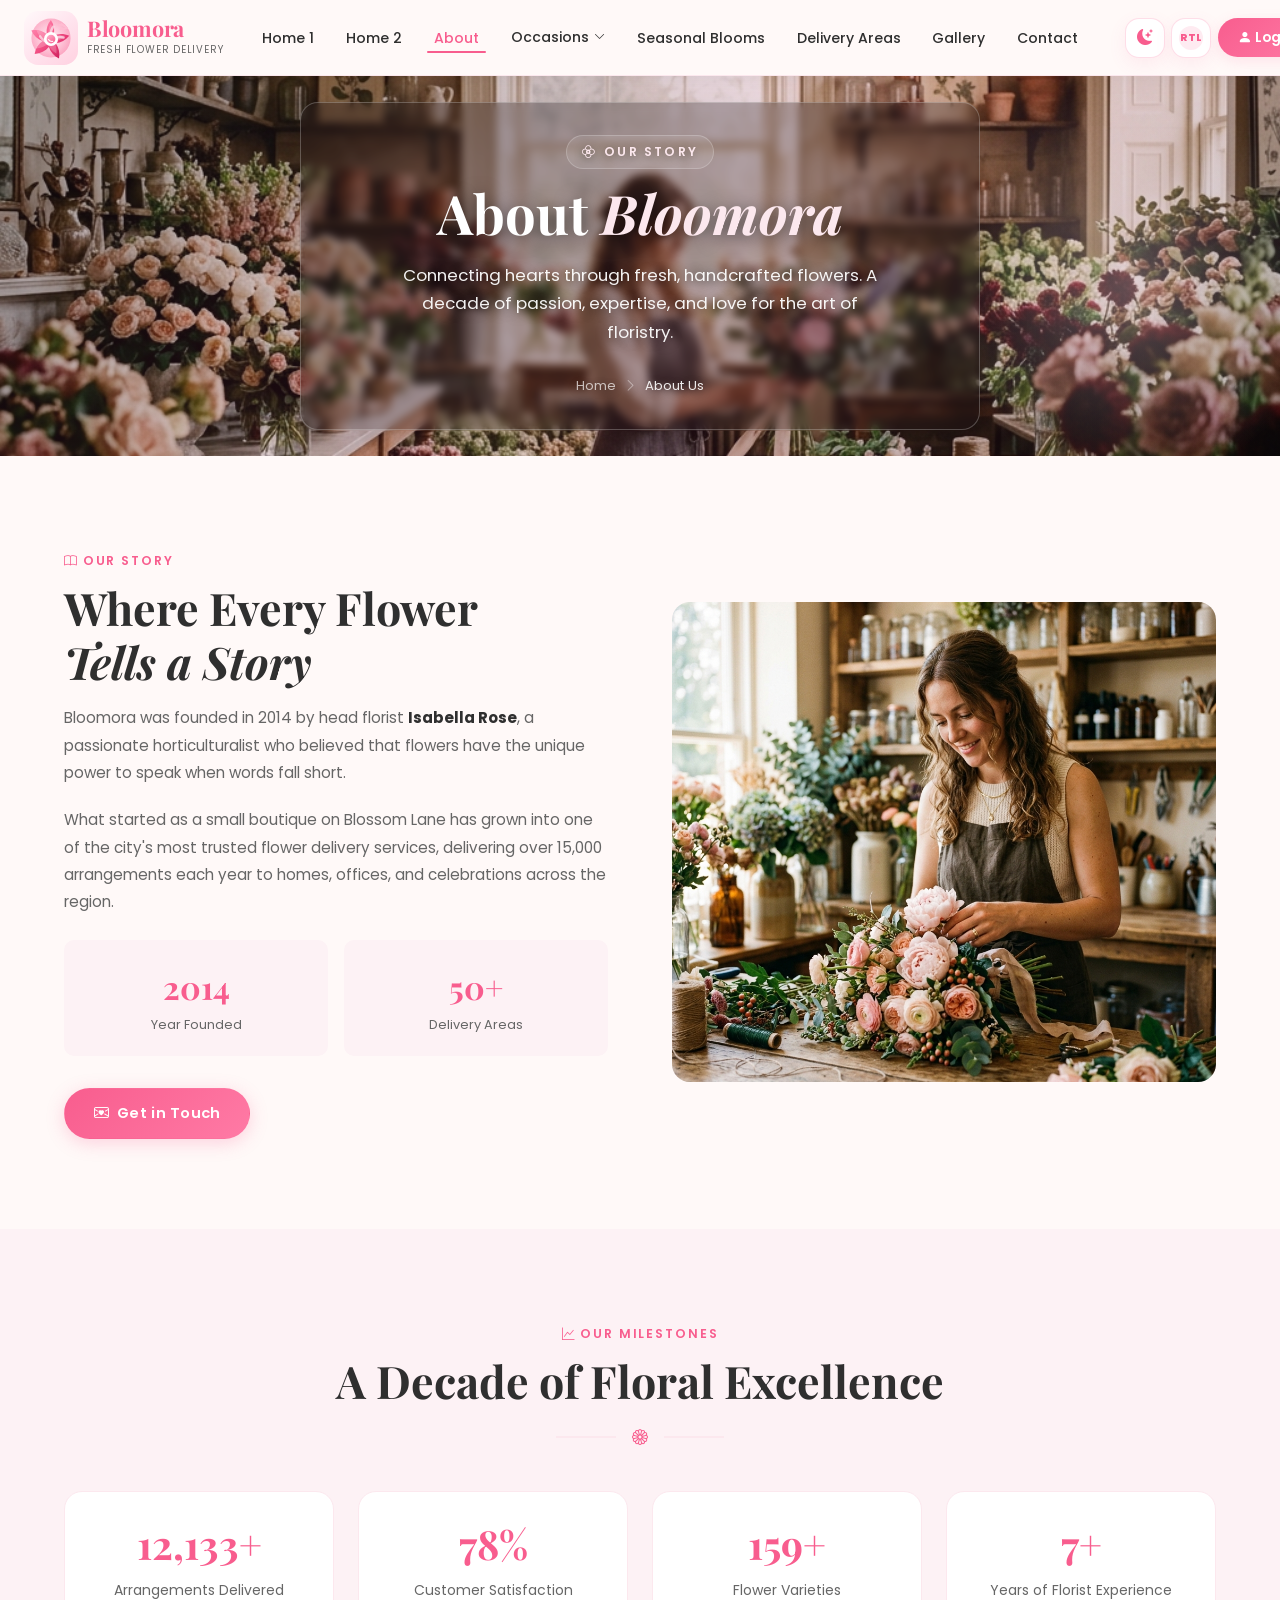
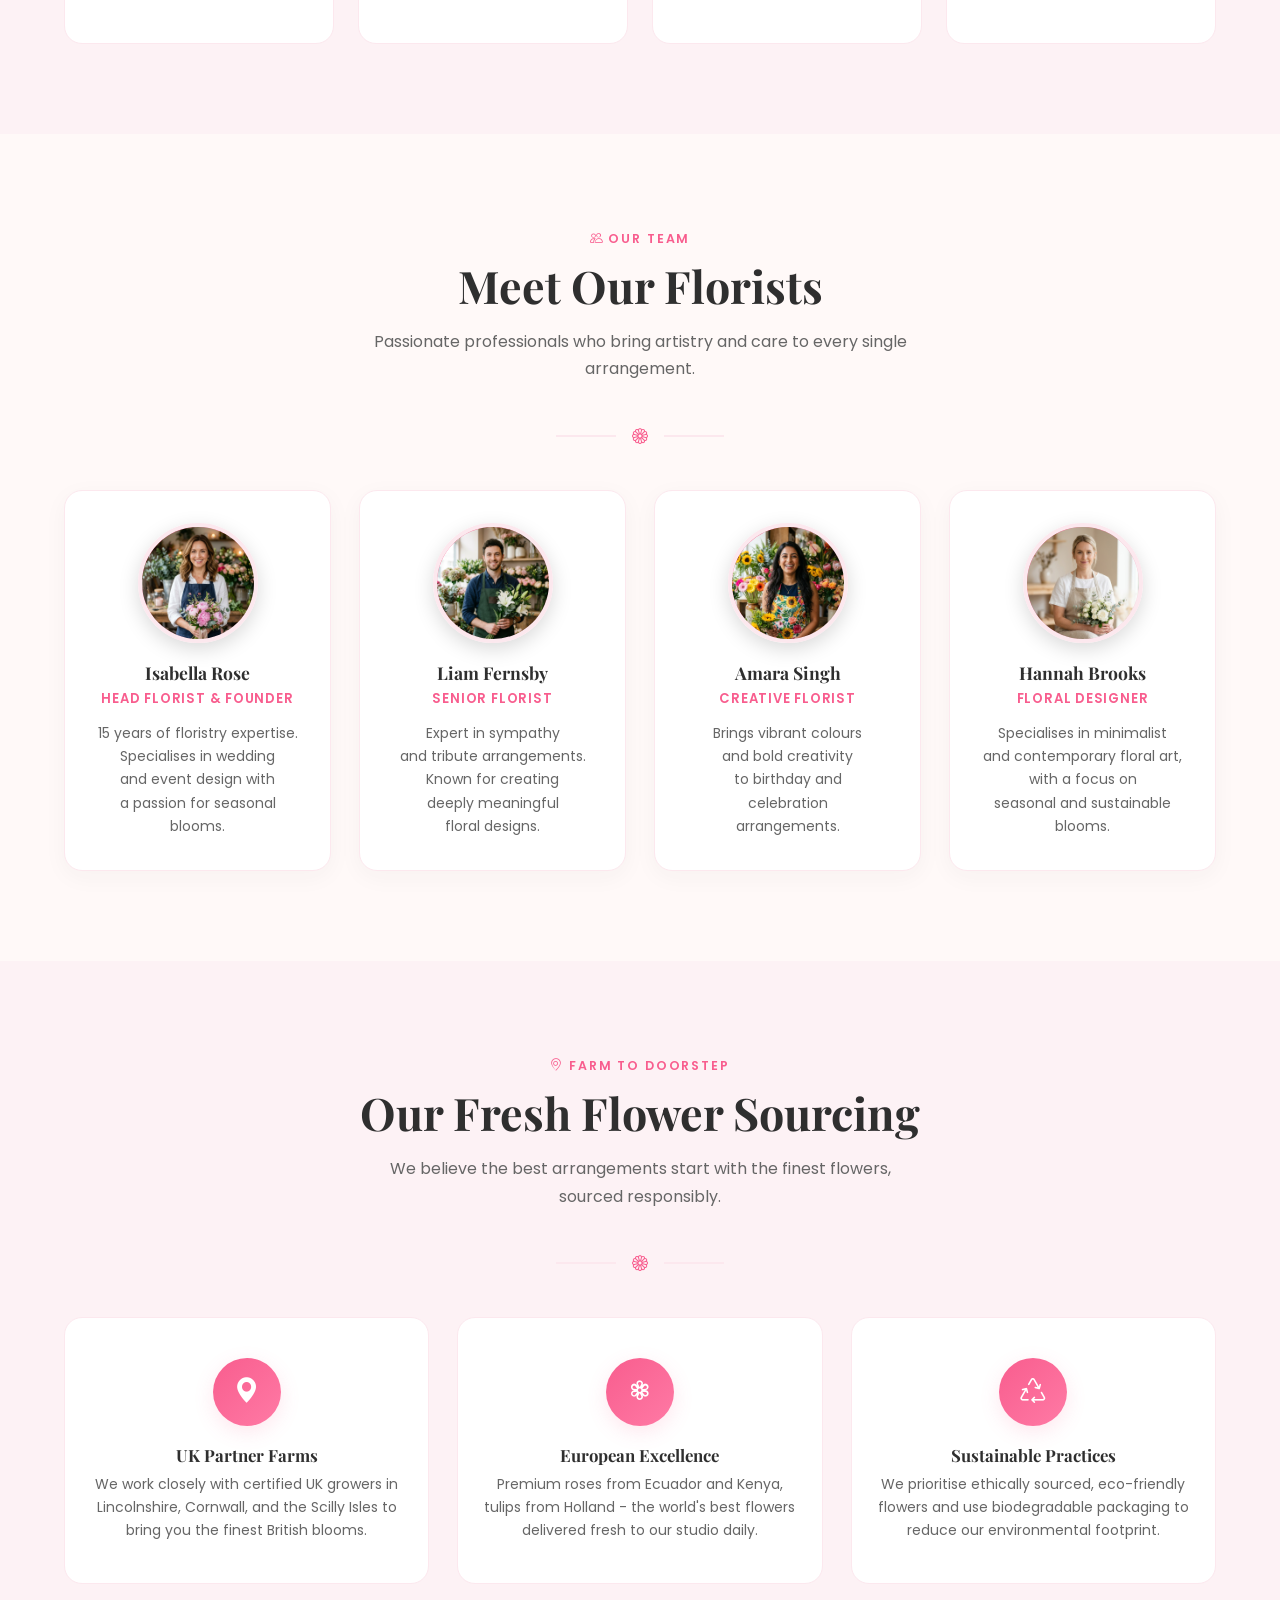
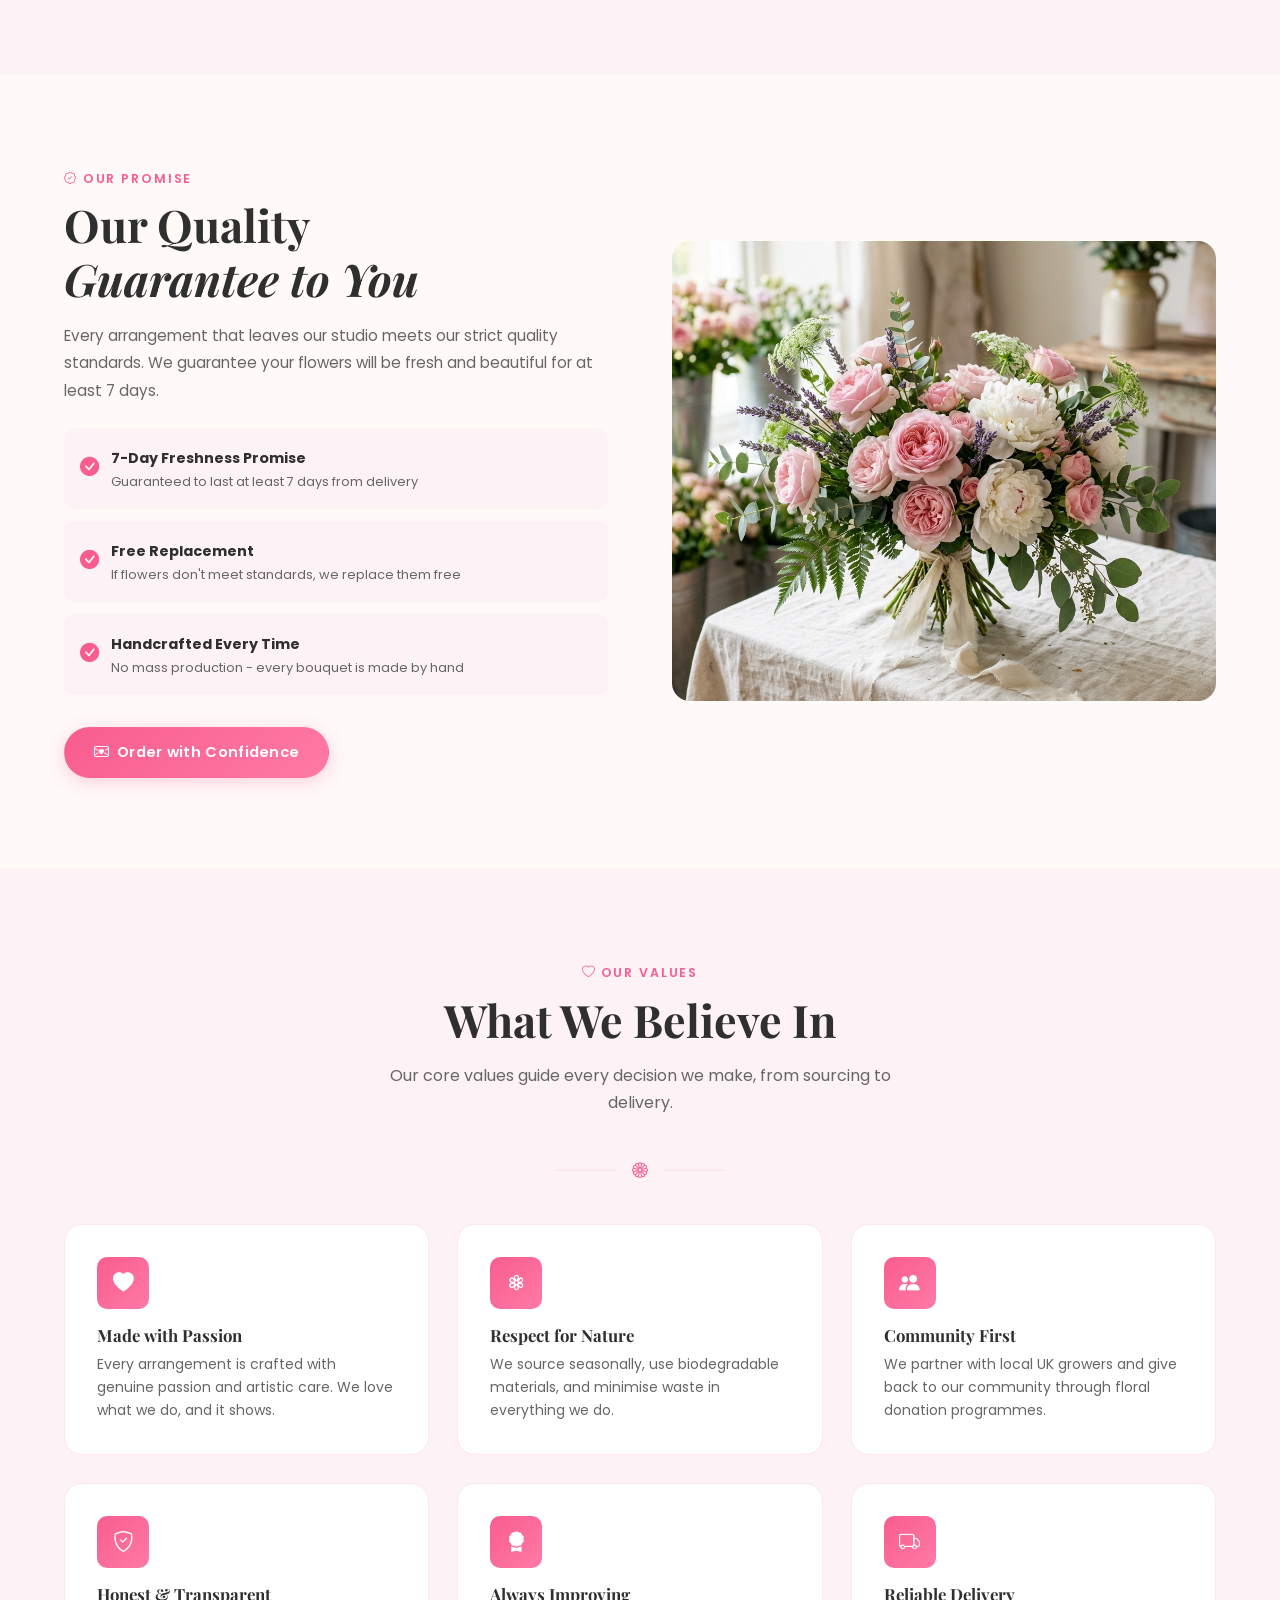
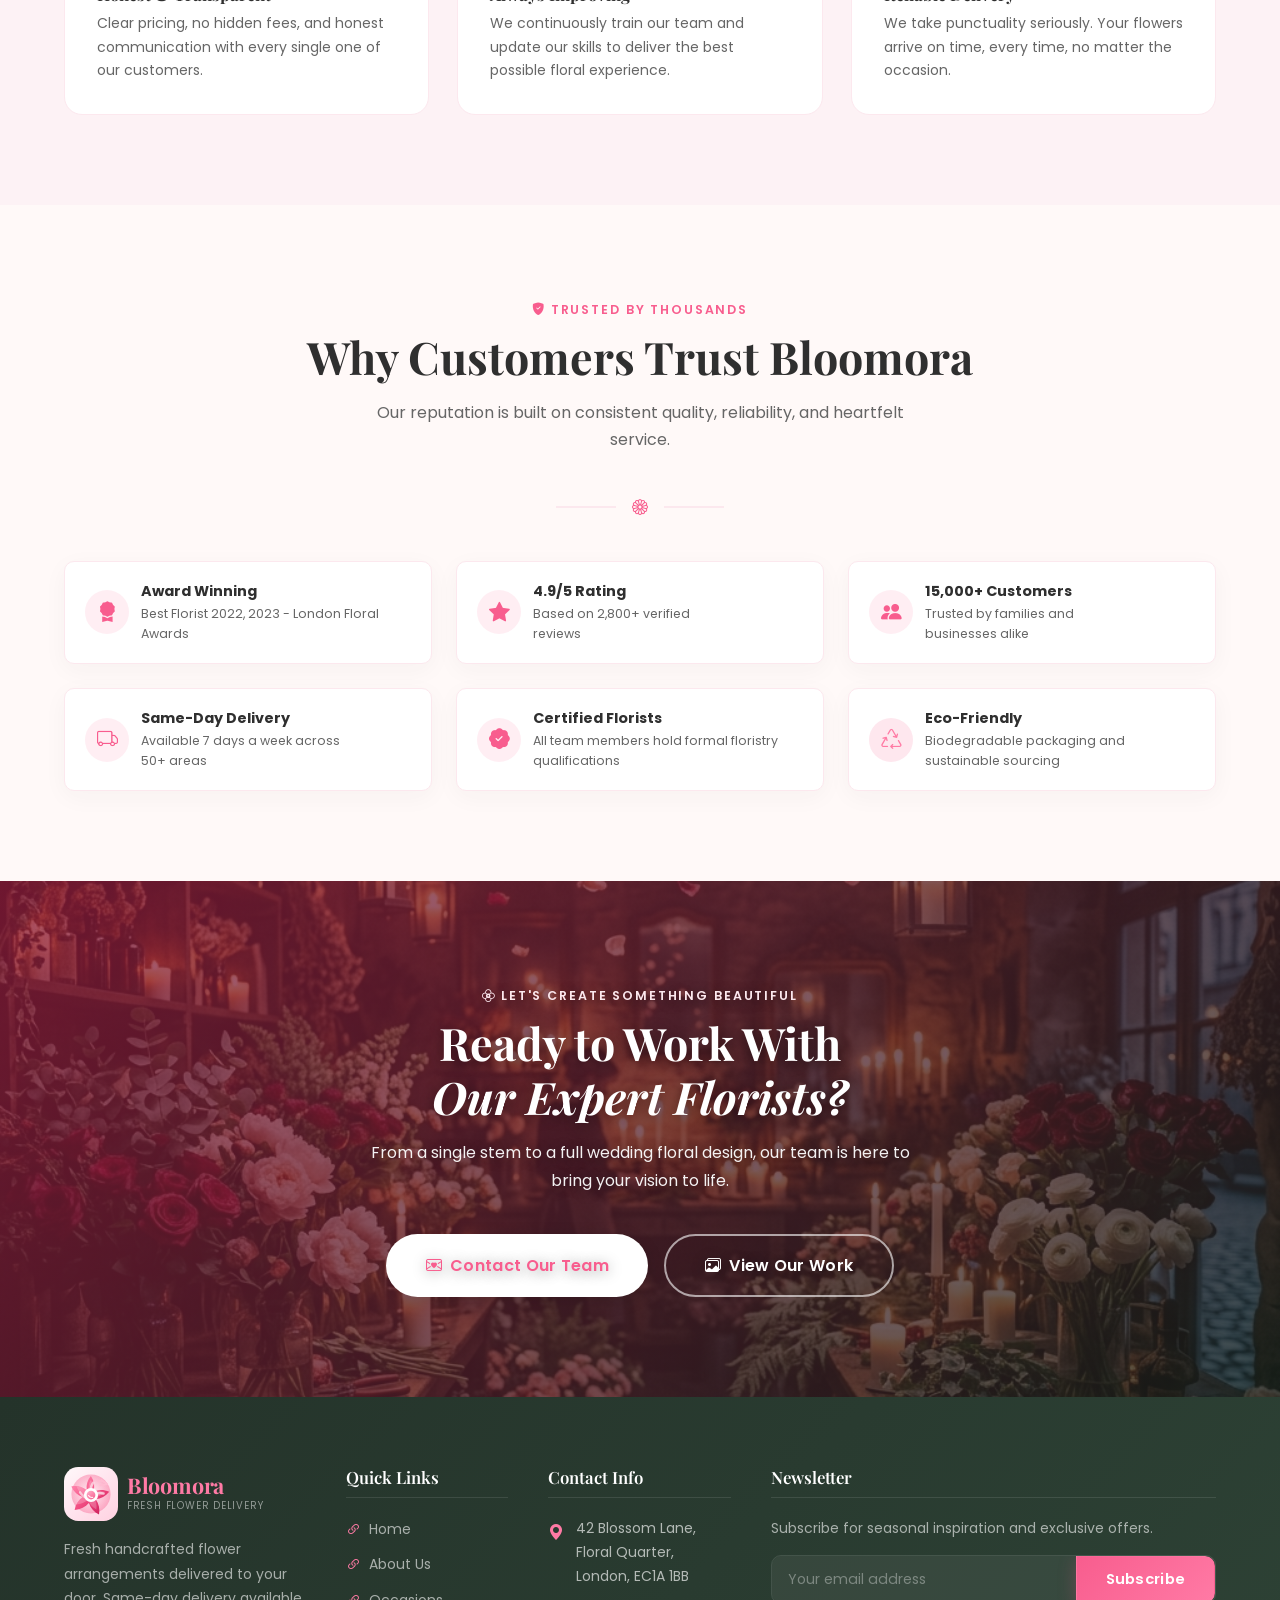
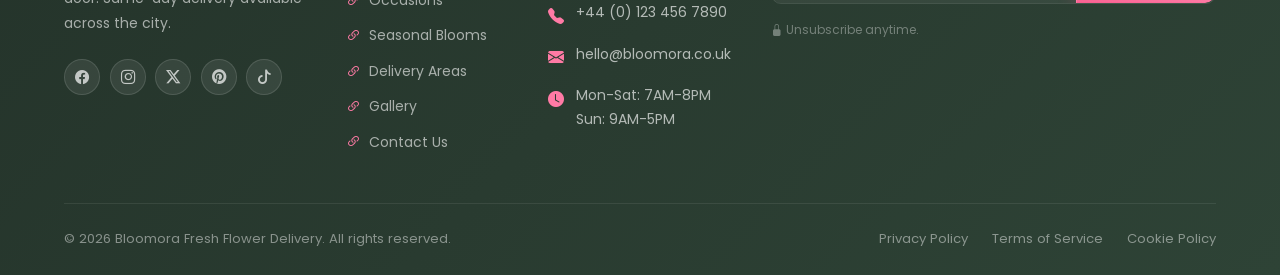
==== commit 1a78c35c: "bug fixed" ====
--- a/about.html
+++ b/about.html
@@ -306,7 +306,7 @@
         <p class="section-subtitle">From a single stem to a full wedding floral design, our team is here to bring your vision to life.</p>
         <div class="cta-actions">
           <a href="contact.html" class="btn btn-white btn-lg"><i class="bi bi-envelope-heart"></i> Contact Our Team</a>
-          <a href="gallery.html" class="btn btn-outline btn-lg" style="border-color:rgba(255,255,255,0.5);color:white;"><i class="bi bi-images"></i> View Our Work</a>
+          <a href="gallery.html" class="btn btn-outline-white btn-lg"><i class="bi bi-images"></i> View Our Work</a>
         </div>
       </div>
     </div>
--- a/assets/css/style.css
+++ b/assets/css/style.css
@@ -23,7 +23,7 @@
   --bg: #FFF9F8;
   --bg-alt: #FDF2F5;
   --bg-card: #FFFFFF;
-  --bg-nav: rgba(255,249,248,0.97);
+  --bg-nav: rgba(255, 249, 248, 0.97);
   --bg-footer: #24332A;
 
   --text: #2F2F2F;
@@ -33,17 +33,17 @@
 
   --border: #FCE8EE;
   --border-strong: #FFF2E8;
-  --shadow: 0 4px 30px rgba(248,93,142,0.06);
-  --shadow-card: 0 6px 24px rgba(47,47,47,0.04);
-  --shadow-hover: 0 12px 40px rgba(248,93,142,0.12);
+  --shadow: 0 4px 30px rgba(248, 93, 142, 0.06);
+  --shadow-card: 0 6px 24px rgba(47, 47, 47, 0.04);
+  --shadow-hover: 0 12px 40px rgba(248, 93, 142, 0.12);
   --banner-overlay-start: rgba(31, 20, 24, 0.38);
   --banner-overlay-mid: rgba(248, 93, 142, 0.14);
   --banner-overlay-end: rgba(31, 20, 24, 0.32);
-  --hero-overlay-start: rgba(31, 20, 24, 0.46);
-  --hero-overlay-mid: rgba(248, 93, 142, 0.12);
-  --hero-overlay-end: rgba(31, 20, 24, 0.22);
-  --cta-overlay-start: rgba(248, 93, 142, 0.28);
-  --cta-overlay-end: rgba(36, 51, 42, 0.42);
+  --hero-overlay-start: rgba(31, 20, 24, 0.68);
+  --hero-overlay-mid: rgba(31, 20, 24, 0.48);
+  --hero-overlay-end: rgba(31, 20, 24, 0.38);
+  --cta-overlay-start: rgba(148, 30, 64, 0.75);
+  --cta-overlay-end: rgba(24, 34, 28, 0.75);
   --banner-content-bg: rgba(30, 20, 24, 0.30);
   --banner-content-border: rgba(255, 255, 255, 0.24);
 
@@ -57,7 +57,7 @@
 
   --nav-h: 76px;
   --section-py: 90px;
-  --transition: 0.35s cubic-bezier(0.4,0,0.2,1);
+  --transition: 0.35s cubic-bezier(0.4, 0, 0.2, 1);
 }
 
 /* --- Dark Theme --- */
@@ -71,7 +71,7 @@
   --bg: #161A18;
   --bg-alt: #1B201E;
   --bg-card: #222826;
-  --bg-nav: rgba(27,32,30,0.97);
+  --bg-nav: rgba(27, 32, 30, 0.97);
   --bg-footer: #0D100F;
 
   --text: #F5F5F5;
@@ -81,17 +81,17 @@
 
   --border: #2D3532;
   --border-strong: #38423E;
-  --shadow: 0 4px 30px rgba(0,0,0,0.4);
-  --shadow-card: 0 6px 24px rgba(0,0,0,0.4);
-  --shadow-hover: 0 12px 40px rgba(248,93,142,0.15);
+  --shadow: 0 4px 30px rgba(0, 0, 0, 0.4);
+  --shadow-card: 0 6px 24px rgba(0, 0, 0, 0.4);
+  --shadow-hover: 0 12px 40px rgba(248, 93, 142, 0.15);
   --banner-overlay-start: rgba(7, 10, 9, 0.48);
   --banner-overlay-mid: rgba(248, 93, 142, 0.16);
   --banner-overlay-end: rgba(7, 10, 9, 0.42);
-  --hero-overlay-start: rgba(7, 10, 9, 0.58);
-  --hero-overlay-mid: rgba(248, 93, 142, 0.16);
-  --hero-overlay-end: rgba(7, 10, 9, 0.35);
-  --cta-overlay-start: rgba(248, 93, 142, 0.34);
-  --cta-overlay-end: rgba(13, 16, 15, 0.52);
+  --hero-overlay-start: rgba(7, 10, 9, 0.76);
+  --hero-overlay-mid: rgba(7, 10, 9, 0.58);
+  --hero-overlay-end: rgba(7, 10, 9, 0.46);
+  --cta-overlay-start: rgba(148, 30, 64, 0.80);
+  --cta-overlay-end: rgba(13, 16, 15, 0.80);
   --banner-content-bg: rgba(0, 0, 0, 0.34);
   --banner-content-border: rgba(255, 255, 255, 0.18);
 }
@@ -100,19 +100,59 @@
 [dir="rtl"] {
   text-align: right;
 }
-[dir="rtl"] .nav-links { flex-direction: row-reverse; }
-[dir="rtl"] .navbar-brand { margin-right: 0; margin-left: auto; }
-[dir="rtl"] .hero-content { text-align: right; }
-[dir="rtl"] .footer-col { text-align: right; }
-[dir="rtl"] .card-body { text-align: right; }
-[dir="rtl"] .feature-item { flex-direction: row-reverse; }
-[dir="rtl"] .input-group .btn { border-radius: var(--radius-sm) 0 0 var(--radius-sm); }
-[dir="rtl"] .input-group input { border-radius: 0 var(--radius-sm) 0 0 var(--radius-sm); }
-[dir="rtl"] .mobile-menu { right: 0; left: 0; }
+
+[dir="rtl"] .nav-links {
+  flex-direction: row-reverse;
+}
+
+[dir="rtl"] .navbar-brand {
+  margin-right: 0;
+  margin-left: auto;
+}
+
+[dir="rtl"] .hero-content {
+  text-align: right;
+}
+
+[dir="rtl"] .footer-col {
+  text-align: right;
+}
+
+[dir="rtl"] .card-body {
+  text-align: right;
+}
+
+[dir="rtl"] .feature-item {
+  flex-direction: row-reverse;
+}
+
+[dir="rtl"] .input-group .btn {
+  border-radius: var(--radius-sm) 0 0 var(--radius-sm);
+}
+
+[dir="rtl"] .input-group input {
+  border-radius: 0 var(--radius-sm) 0 0 var(--radius-sm);
+}
+
+[dir="rtl"] .mobile-menu {
+  right: 0;
+  left: 0;
+}
 
 /* --- Reset & Base --- */
-*, *::before, *::after { box-sizing: border-box; margin: 0; padding: 0; }
-html { scroll-behavior: smooth; overflow-x: hidden; }
+*,
+*::before,
+*::after {
+  box-sizing: border-box;
+  margin: 0;
+  padding: 0;
+}
+
+html {
+  scroll-behavior: smooth;
+  overflow-x: hidden;
+}
+
 body {
   font-family: var(--font-body);
   background: var(--bg);
@@ -121,15 +161,52 @@
   overflow-x: hidden;
   line-height: 1.7;
 }
-img { max-width: 100%; height: auto; display: block; }
-a { text-decoration: none; color: inherit; }
-.bi-check-circle-fill, .bi-star-fill, .bi-star-half { color: var(--primary) !important; }
-button { cursor: pointer; border: none; background: none; font-family: inherit; }
-ul { list-style: none; }
-input, textarea, select { font-family: inherit; }
+
+img {
+  max-width: 100%;
+  height: auto;
+  display: block;
+}
+
+a {
+  text-decoration: none;
+  color: inherit;
+}
+
+.bi-check-circle-fill,
+.bi-star-fill,
+.bi-star-half {
+  color: var(--primary) !important;
+}
+
+button {
+  cursor: pointer;
+  border: none;
+  background: none;
+  font-family: inherit;
+}
+
+ul {
+  list-style: none;
+}
+
+input,
+textarea,
+select {
+  font-family: inherit;
+}
 
 /* --- Typography --- */
-h1,h2,h3,h4,h5,h6 { font-family: var(--font-heading); line-height: 1.2; }
+h1,
+h2,
+h3,
+h4,
+h5,
+h6 {
+  font-family: var(--font-heading);
+  line-height: 1.2;
+}
+
 .section-eyebrow {
   display: inline-block;
   font-size: 0.78rem;
@@ -139,20 +216,29 @@
   color: var(--primary);
   margin-bottom: 0.6rem;
 }
+
 .section-title {
   font-size: clamp(1.8rem, 3.5vw, 2.8rem);
   font-weight: 700;
   color: var(--text);
   margin-bottom: 1rem;
 }
+
 .section-subtitle {
   font-size: 1rem;
   color: var(--text-muted);
   max-width: 560px;
   margin-bottom: 2.5rem;
 }
-.text-center { text-align: center; }
-.text-center .section-subtitle { margin-left: auto; margin-right: auto; }
+
+.text-center {
+  text-align: center;
+}
+
+.text-center .section-subtitle {
+  margin-left: auto;
+  margin-right: auto;
+}
 
 /* --- Layout Utilities --- */
 .container {
@@ -161,8 +247,14 @@
   margin: 0 auto;
   padding: 0 24px;
 }
-.section { padding: var(--section-py) 0; }
-.section-alt { background: var(--bg-alt); }
+
+.section {
+  padding: var(--section-py) 0;
+}
+
+.section-alt {
+  background: var(--bg-alt);
+}
 
 /* --- Buttons --- */
 .btn {
@@ -180,60 +272,97 @@
   text-decoration: none;
   border: 1px solid transparent;
 }
+
 .btn-primary {
   background: linear-gradient(135deg, var(--primary) 0%, var(--primary-light) 100%);
   color: var(--white);
-  box-shadow: 0 4px 18px rgba(248,93,142,0.25);
-}
+  box-shadow: 0 4px 18px rgba(248, 93, 142, 0.25);
+}
+
 .btn-primary:hover {
   background: linear-gradient(135deg, var(--primary-dark) 0%, var(--primary) 100%);
   box-shadow: var(--shadow-hover);
   transform: translateY(-2px);
 }
+
 .btn-outline {
   border: 2px solid var(--primary);
   color: var(--primary);
   background: transparent;
 }
+
 .btn-outline:hover {
   background: var(--primary);
   color: var(--white);
   transform: translateY(-2px);
 }
+
+.btn-outline-white {
+  border: 2px solid rgba(255, 255, 255, 0.6);
+  color: var(--white);
+  background: transparent;
+}
+
+.btn-outline-white:hover {
+  background: var(--white);
+  color: var(--primary);
+  border-color: var(--white);
+  transform: translateY(-2px);
+  box-shadow: 0 4px 18px rgba(0, 0, 0, 0.15);
+}
+
 .btn-white {
   background: var(--white);
   color: var(--primary);
-  box-shadow: 0 4px 18px rgba(0,0,0,0.12);
-}
+  box-shadow: 0 4px 18px rgba(0, 0, 0, 0.12);
+}
+
 .btn-white:hover {
   background: var(--cream);
   transform: translateY(-2px);
 }
+
 .btn-ghost {
   color: var(--text-muted);
   padding: 0.5rem 1rem;
   border-radius: var(--radius-sm);
 }
-.btn-ghost:hover { background: var(--bg-alt); color: var(--primary); }
-.btn-sm { padding: 0.55rem 1.2rem; font-size: 0.82rem; }
-.btn-lg { padding: 1rem 2.4rem; font-size: 1rem; }
+
+.btn-ghost:hover {
+  background: var(--bg-alt);
+  color: var(--primary);
+}
+
+.btn-sm {
+  padding: 0.55rem 1.2rem;
+  font-size: 0.82rem;
+}
+
+.btn-lg {
+  padding: 1rem 2.4rem;
+  font-size: 1rem;
+}
 
 /* --- Navbar --- */
 .navbar {
   position: fixed;
-  top: 0; left: 0; right: 0;
+  top: 0;
+  left: 0;
+  right: 0;
   z-index: 1000;
   height: var(--nav-h);
   background: var(--bg-nav);
   backdrop-filter: blur(12px);
   -webkit-backdrop-filter: blur(12px);
   border-bottom: 1px solid var(--border);
-  box-shadow: 0 2px 20px rgba(0,0,0,0.06);
+  box-shadow: 0 2px 20px rgba(0, 0, 0, 0.06);
   transition: background var(--transition), box-shadow var(--transition);
 }
+
 .navbar.scrolled {
-  box-shadow: 0 4px 30px rgba(0,0,0,0.12);
-}
+  box-shadow: 0 4px 30px rgba(0, 0, 0, 0.12);
+}
+
 .nav-inner {
   max-width: 1280px;
   margin: 0 auto;
@@ -243,6 +372,7 @@
   align-items: center;
   gap: 1.5rem;
 }
+
 .navbar-brand {
   display: flex;
   align-items: center;
@@ -250,6 +380,7 @@
   flex-shrink: 0;
   text-decoration: none;
 }
+
 .brand-icon {
   width: 54px;
   height: 54px;
@@ -258,18 +389,21 @@
   justify-content: center;
   flex-shrink: 0;
 }
+
 .brand-logo {
   width: 100%;
   height: 100%;
   display: block;
   object-fit: contain;
 }
+
 .brand-text {
   display: flex;
   flex-direction: column;
   gap: 0.16rem;
   line-height: 1;
 }
+
 .brand-name {
   font-family: var(--font-heading);
   font-size: 1.35rem;
@@ -277,6 +411,7 @@
   color: var(--primary);
   letter-spacing: -0.01em;
 }
+
 .brand-tagline {
   font-size: 0.62rem;
   color: var(--text-muted);
@@ -285,16 +420,27 @@
   padding-top: 2px;
   padding-bottom: 2px;
 }
+
 /* Responsive line breaks for contact details */
-.br-mobile { display: none; }
-.br-not-mobile { display: block; }
-.bullet-mobile { display: none; }
+.br-mobile {
+  display: none;
+}
+
+.br-not-mobile {
+  display: block;
+}
+
+.bullet-mobile {
+  display: none;
+}
+
 .nav-links {
   display: flex;
   align-items: center;
   gap: 0.2rem;
   margin-left: auto;
 }
+
 .nav-link {
   font-size: 0.88rem;
   font-weight: 500;
@@ -305,21 +451,41 @@
   position: relative;
   white-space: nowrap;
 }
-.nav-link:hover, .nav-link.active { color: var(--primary); }
+
+.nav-link:hover,
+.nav-link.active {
+  color: var(--primary);
+}
+
 .nav-link::after {
   content: '';
   position: absolute;
-  bottom: 2px; left: 50%; right: 50%;
+  bottom: 2px;
+  left: 50%;
+  right: 50%;
   height: 2px;
   background: var(--primary);
   border-radius: 2px;
   transition: all var(--transition);
 }
-.nav-link:hover::after, .nav-link.active::after { left: 10%; right: 10%; }
+
+.nav-link:hover::after,
+.nav-link.active::after {
+  left: 10%;
+  right: 10%;
+}
 
 /* Dropdown */
-.nav-dropdown { position: relative; }
-.nav-dropdown-toggle { display: flex; align-items: center; gap: 0.3rem; }
+.nav-dropdown {
+  position: relative;
+}
+
+.nav-dropdown-toggle {
+  display: flex;
+  align-items: center;
+  gap: 0.3rem;
+}
+
 .dropdown-menu {
   position: absolute;
   top: calc(100% + 10px);
@@ -339,10 +505,18 @@
   grid-template-columns: repeat(2, minmax(0, 1fr));
   gap: 0.4rem;
 }
-[dir="rtl"] .dropdown-menu { left: auto; right: 0; }
+
+[dir="rtl"] .dropdown-menu {
+  left: auto;
+  right: 0;
+}
+
 .nav-dropdown:hover .dropdown-menu {
-  opacity: 1; visibility: visible; transform: translateY(0);
-}
+  opacity: 1;
+  visibility: visible;
+  transform: translateY(0);
+}
+
 .dropdown-item {
   display: flex;
   align-items: center;
@@ -354,36 +528,47 @@
   border-radius: var(--radius-sm);
   transition: all var(--transition);
 }
+
 .dropdown-item i {
   width: 34px;
   height: 34px;
   border-radius: 50%;
-  background: rgba(248,93,142,0.1);
+  background: rgba(248, 93, 142, 0.1);
   color: var(--primary);
   display: flex;
   align-items: center;
   justify-content: center;
   flex-shrink: 0;
 }
-.dropdown-item > span {
+
+.dropdown-item>span {
   display: block;
   min-width: 0;
 }
+
 .dropdown-item strong {
   display: block;
   font-size: 0.84rem;
   line-height: 1.15;
   color: var(--text);
 }
-.dropdown-item > span > span {
+
+.dropdown-item>span>span {
   display: block;
   margin-top: 0.12rem;
   font-size: 0.7rem;
   line-height: 1.25;
   color: var(--text-muted);
 }
-.dropdown-item:hover { background: var(--bg-alt); color: var(--primary); }
-.dropdown-item:hover strong { color: var(--primary); }
+
+.dropdown-item:hover {
+  background: var(--bg-alt);
+  color: var(--primary);
+}
+
+.dropdown-item:hover strong {
+  color: var(--primary);
+}
 
 /* Nav Controls */
 .nav-controls {
@@ -392,26 +577,32 @@
   gap: 0.4rem;
   margin-left: 0.5rem;
 }
+
 .nav-icon-btn {
-  width: 40px; height: 40px;
+  width: 40px;
+  height: 40px;
   border-radius: 14px;
   background: var(--bg-card);
-  border: 1px solid rgba(248,93,142,0.2);
-  display: inline-flex; align-items: center; justify-content: center;
+  border: 1px solid rgba(248, 93, 142, 0.2);
+  display: inline-flex;
+  align-items: center;
+  justify-content: center;
   color: var(--primary);
   font-size: 1rem;
   line-height: 1;
-  box-shadow: 0 6px 18px rgba(248,93,142,0.09);
+  box-shadow: 0 6px 18px rgba(248, 93, 142, 0.09);
   transition: all var(--transition);
   cursor: pointer;
 }
+
 .nav-icon-btn:hover {
   background: var(--primary);
   color: white;
   border-color: var(--primary);
-  box-shadow: 0 10px 26px rgba(248,93,142,0.22);
+  box-shadow: 0 10px 26px rgba(248, 93, 142, 0.22);
   transform: translateY(-2px);
 }
+
 .toggle-dir-btn .dir-label {
   display: inline-flex;
   align-items: center;
@@ -419,22 +610,25 @@
   min-width: 24px;
   min-height: 24px;
   border-radius: 999px;
-  background: rgba(248,93,142,0.12);
+  background: rgba(248, 93, 142, 0.12);
   color: inherit;
   font-size: 0.62rem !important;
   font-weight: 800 !important;
   letter-spacing: 0.03em;
   line-height: 1;
 }
+
 .toggle-dir-btn:hover .dir-label {
-  background: rgba(255,255,255,0.18);
+  background: rgba(255, 255, 255, 0.18);
   color: white;
 }
+
 [data-theme="dark"] .nav-icon-btn {
   background: var(--bg-card);
   border-color: var(--border-strong);
-  box-shadow: 0 8px 22px rgba(0,0,0,0.28);
-}
+  box-shadow: 0 8px 22px rgba(0, 0, 0, 0.28);
+}
+
 .btn-login-nav {
   background: linear-gradient(135deg, var(--primary) 0%, var(--primary-light) 100%);
   color: white !important;
@@ -442,15 +636,19 @@
   border-radius: var(--radius-full);
   font-size: 0.86rem;
   font-weight: 600;
-  box-shadow: 0 4px 14px rgba(248,93,142,0.15);
+  box-shadow: 0 4px 14px rgba(248, 93, 142, 0.15);
   transition: all var(--transition);
   white-space: nowrap;
 }
+
 .btn-login-nav:hover {
   transform: translateY(-2px);
-  box-shadow: 0 8px 24px rgba(248,93,142,0.25);
-}
-.btn-login-nav::after { display: none !important; }
+  box-shadow: 0 8px 24px rgba(248, 93, 142, 0.25);
+}
+
+.btn-login-nav::after {
+  display: none !important;
+}
 
 .hamburger {
   display: none;
@@ -462,22 +660,35 @@
   transition: all var(--transition);
   margin-left: auto;
 }
+
 .hamburger span {
   display: block;
-  width: 24px; height: 2px;
+  width: 24px;
+  height: 2px;
   background: var(--text);
   border-radius: 2px;
   transition: all var(--transition);
 }
-.hamburger.open span:nth-child(1) { transform: rotate(45deg) translate(5px,5px); }
-.hamburger.open span:nth-child(2) { opacity: 0; transform: scaleX(0); }
-.hamburger.open span:nth-child(3) { transform: rotate(-45deg) translate(5px,-5px); }
+
+.hamburger.open span:nth-child(1) {
+  transform: rotate(45deg) translate(5px, 5px);
+}
+
+.hamburger.open span:nth-child(2) {
+  opacity: 0;
+  transform: scaleX(0);
+}
+
+.hamburger.open span:nth-child(3) {
+  transform: rotate(-45deg) translate(5px, -5px);
+}
 
 /* Mobile Menu */
 .mobile-menu {
   position: fixed;
   top: var(--nav-h);
-  left: 0; right: 0;
+  left: 0;
+  right: 0;
   background: var(--bg-nav);
   backdrop-filter: blur(16px);
   -webkit-backdrop-filter: blur(16px);
@@ -485,20 +696,23 @@
   padding: 1rem 24px 1.5rem;
   transform: translateY(-110%);
   opacity: 0;
-  transition: all 0.4s cubic-bezier(0.4,0,0.2,1);
+  transition: all 0.4s cubic-bezier(0.4, 0, 0.2, 1);
   z-index: 999;
-  box-shadow: 0 8px 30px rgba(0,0,0,0.12);
-}
+  box-shadow: 0 8px 30px rgba(0, 0, 0, 0.12);
+}
+
 .mobile-menu.open {
   transform: translateY(0);
   opacity: 1;
 }
+
 .mobile-nav-links {
   display: flex;
   flex-direction: column;
   align-items: center;
   gap: 0;
 }
+
 .mobile-nav-link {
   display: block;
   width: min(100%, 360px);
@@ -513,23 +727,59 @@
   animation: slideDown 0.3s ease forwards;
   opacity: 0;
 }
-[dir="rtl"] .mobile-nav-link { text-align: center; }
-.mobile-nav-link:nth-child(1) { animation-delay: 0.05s; }
-.mobile-nav-link:nth-child(2) { animation-delay: 0.10s; }
-.mobile-nav-link:nth-child(3) { animation-delay: 0.15s; }
-.mobile-nav-link:nth-child(4) { animation-delay: 0.20s; }
-.mobile-nav-link:nth-child(5) { animation-delay: 0.25s; }
-.mobile-nav-link:nth-child(6) { animation-delay: 0.30s; }
-.mobile-nav-link:nth-child(7) { animation-delay: 0.35s; }
-.mobile-nav-link:nth-child(8) { animation-delay: 0.40s; }
+
+[dir="rtl"] .mobile-nav-link {
+  text-align: center;
+}
+
+.mobile-nav-link:nth-child(1) {
+  animation-delay: 0.05s;
+}
+
+.mobile-nav-link:nth-child(2) {
+  animation-delay: 0.10s;
+}
+
+.mobile-nav-link:nth-child(3) {
+  animation-delay: 0.15s;
+}
+
+.mobile-nav-link:nth-child(4) {
+  animation-delay: 0.20s;
+}
+
+.mobile-nav-link:nth-child(5) {
+  animation-delay: 0.25s;
+}
+
+.mobile-nav-link:nth-child(6) {
+  animation-delay: 0.30s;
+}
+
+.mobile-nav-link:nth-child(7) {
+  animation-delay: 0.35s;
+}
+
+.mobile-nav-link:nth-child(8) {
+  animation-delay: 0.40s;
+}
+
 .mobile-nav-link:hover,
 .mobile-nav-link.active {
   background: var(--bg-alt);
   color: var(--primary);
 }
+
 @keyframes slideDown {
-  from { opacity: 0; transform: translateY(-10px); }
-  to { opacity: 1; transform: translateY(0); }
+  from {
+    opacity: 0;
+    transform: translateY(-10px);
+  }
+
+  to {
+    opacity: 1;
+    transform: translateY(0);
+  }
 }
 
 .mobile-controls {
@@ -540,13 +790,22 @@
   padding: 1rem 0 0.5rem;
   flex-wrap: wrap;
 }
+
 .mobile-controls .nav-icon-btn {
-  width: 40px; height: 40px; font-size: 1rem;
-}
+  width: 40px;
+  height: 40px;
+  font-size: 1rem;
+}
+
 .mobile-login-btn {
   margin-top: 0.75rem;
 }
-.mobile-login-btn .btn-login-nav { width: 100%; justify-content: center; padding: 0.7rem 1.5rem; }
+
+.mobile-login-btn .btn-login-nav {
+  width: 100%;
+  justify-content: center;
+  padding: 0.7rem 1.5rem;
+}
 
 /* Tablet / iPad Pro navbar */
 @media (max-width: 1120px) {
@@ -579,7 +838,9 @@
 }
 
 /* Page offset for navbar */
-body { padding-top: var(--nav-h); }
+body {
+  padding-top: var(--nav-h);
+}
 
 /* --- Page Banner (Reusable) --- */
 .page-banner {
@@ -592,15 +853,17 @@
   background-repeat: no-repeat;
   overflow: hidden;
 }
+
 .page-banner::before {
   content: '';
-  position: absolute; inset: 0;
+  position: absolute;
+  inset: 0;
   background: linear-gradient(135deg,
-    var(--banner-overlay-start) 0%,
-    var(--banner-overlay-mid) 58%,
-    var(--banner-overlay-end) 100%
-  );
-}
+      var(--banner-overlay-start) 0%,
+      var(--banner-overlay-mid) 58%,
+      var(--banner-overlay-end) 100%);
+}
+
 .banner-content {
   position: relative;
   z-index: 2;
@@ -614,8 +877,9 @@
   background: var(--banner-content-bg);
   backdrop-filter: blur(4px);
   -webkit-backdrop-filter: blur(4px);
-  box-shadow: 0 18px 50px rgba(0,0,0,0.16);
-}
+  box-shadow: 0 18px 50px rgba(0, 0, 0, 0.16);
+}
+
 .banner-eyebrow {
   display: inline-flex;
   align-items: center;
@@ -626,51 +890,71 @@
   text-transform: uppercase;
   color: #FCE8EE;
   margin-bottom: 0.8rem;
-  background: rgba(255,255,255,0.1);
+  background: rgba(255, 255, 255, 0.1);
   padding: 0.35rem 0.9rem;
   border-radius: var(--radius-full);
-  border: 1px solid rgba(255,255,255,0.2);
-  text-shadow: 0 2px 10px rgba(0,0,0,0.45);
-}
+  border: 1px solid rgba(255, 255, 255, 0.2);
+  text-shadow: 0 2px 10px rgba(0, 0, 0, 0.45);
+}
+
 .banner-title {
   font-size: clamp(2rem, 5vw, 3.4rem);
   font-weight: 700;
   line-height: 1.15;
   margin-bottom: 1rem;
   color: #FFFFFF;
-  text-shadow: 0 3px 18px rgba(0,0,0,0.58);
-}
-.banner-title span { color: #FCE8EE; font-style: italic; }
+  text-shadow: 0 3px 18px rgba(0, 0, 0, 0.58);
+}
+
+.banner-title span {
+  color: #FCE8EE;
+  font-style: italic;
+}
+
 .banner-desc {
   font-size: 1.05rem;
-  color: rgba(255,255,255,0.94);
+  color: rgba(255, 255, 255, 0.94);
   opacity: 1;
   line-height: 1.7;
   margin-bottom: 1.8rem;
   max-width: 500px;
   margin-left: auto;
   margin-right: auto;
-  text-shadow: 0 2px 12px rgba(0,0,0,0.5);
-}
+  text-shadow: 0 2px 12px rgba(0, 0, 0, 0.5);
+}
+
 .banner-breadcrumb {
   display: flex;
   align-items: center;
   justify-content: center;
   gap: 0.5rem;
   font-size: 0.82rem;
-  color: rgba(255,255,255,0.9);
+  color: rgba(255, 255, 255, 0.9);
   opacity: 1;
   margin-top: 1rem;
-  text-shadow: 0 2px 10px rgba(0,0,0,0.45);
-}
-.banner-breadcrumb a { opacity: 0.75; }
-.banner-breadcrumb a:hover { opacity: 1; color: #FCE8EE; }
-.banner-breadcrumb .sep { opacity: 0.5; }
+  text-shadow: 0 2px 10px rgba(0, 0, 0, 0.45);
+}
+
+.banner-breadcrumb a {
+  opacity: 0.75;
+}
+
+.banner-breadcrumb a:hover {
+  opacity: 1;
+  color: #FCE8EE;
+}
+
+.banner-breadcrumb .sep {
+  opacity: 0.5;
+}
+
 .banner-deco {
   position: absolute;
-  right: -50px; bottom: -30px;
-  width: 400px; height: 400px;
-  background: radial-gradient(circle, rgba(252,232,238,0.3) 0%, transparent 70%);
+  right: -50px;
+  bottom: -30px;
+  width: 400px;
+  height: 400px;
+  background: radial-gradient(circle, rgba(252, 232, 238, 0.3) 0%, transparent 70%);
   border-radius: 50%;
   pointer-events: none;
 }
@@ -685,28 +969,31 @@
   background-position: center;
   overflow: hidden;
 }
+
 .hero::before {
   content: '';
-  position: absolute; inset: 0;
+  position: absolute;
+  inset: 0;
   background: linear-gradient(110deg,
-    var(--hero-overlay-start) 0%,
-    var(--hero-overlay-mid) 55%,
-    var(--hero-overlay-end) 100%
-  );
+      var(--hero-overlay-start) 0%,
+      var(--hero-overlay-mid) 55%,
+      var(--hero-overlay-end) 100%);
   z-index: 1;
 }
+
 .hero-content {
   position: relative;
   z-index: 2;
   color: #FFFFFF;
   max-width: 620px;
 }
+
 .hero-eyebrow {
   display: inline-flex;
   align-items: center;
   gap: 0.6rem;
-  background: rgba(255,255,255,0.12);
-  border: 1px solid rgba(255,255,255,0.25);
+  background: rgba(255, 255, 255, 0.12);
+  border: 1px solid rgba(255, 255, 255, 0.25);
   padding: 0.4rem 1rem;
   border-radius: var(--radius-full);
   font-size: 0.8rem;
@@ -717,25 +1004,37 @@
   margin-bottom: 1.2rem;
   backdrop-filter: blur(8px);
 }
+
 .hero-title {
   font-size: clamp(2.4rem, 5.5vw, 4rem);
   font-weight: 700;
   line-height: 1.1;
   margin-bottom: 1.2rem;
   color: #FFFFFF;
-  text-shadow: 0 3px 22px rgba(0,0,0,0.62);
-}
-.hero-title .highlight { color: #FCE8EE; font-style: italic; }
+  text-shadow: 0 3px 22px rgba(0, 0, 0, 0.62);
+}
+
+.hero-title .highlight {
+  color: #FCE8EE;
+  font-style: italic;
+}
+
 .hero-desc {
   font-size: 1.05rem;
-  color: rgba(255,255,255,0.94);
+  color: rgba(255, 255, 255, 0.94);
   opacity: 1;
   line-height: 1.75;
   margin-bottom: 2rem;
   max-width: 520px;
-  text-shadow: 0 2px 14px rgba(0,0,0,0.52);
-}
-.hero-actions { display: flex; gap: 1rem; flex-wrap: wrap; }
+  text-shadow: 0 2px 14px rgba(0, 0, 0, 0.52);
+}
+
+.hero-actions {
+  display: flex;
+  gap: 1rem;
+  flex-wrap: wrap;
+}
+
 .hero-bg-gradient {
   background: linear-gradient(135deg, #1e0a14 0%, #3a1525 50%, #1e0a14 100%);
 }
@@ -743,6 +1042,12 @@
 @media (min-width: 901px) and (max-width: 1120px) {
   .hero.bg-banner-home1 {
     min-height: 550px;
+  }
+}
+
+@media (min-width: 700px) and (max-width: 900px) {
+  .hero.bg-banner-home1 {
+    min-height: 460px;
   }
 }
 
@@ -751,45 +1056,73 @@
   background: var(--bg-card);
   border-bottom: 1px solid var(--border);
   padding: 1.2rem 0;
-  box-shadow: 0 4px 20px rgba(0,0,0,0.05);
-}
+  box-shadow: 0 4px 20px rgba(0, 0, 0, 0.05);
+}
+
 .feature-bar-grid {
   display: grid;
   grid-template-columns: repeat(4, 1fr);
   gap: 1rem;
   align-items: center;
 }
+
 .feature-item {
   display: flex;
   align-items: center;
   gap: 0.75rem;
   padding: 0.5rem 1rem;
 }
-.feature-item + .feature-item {
+
+.feature-item+.feature-item {
   border-left: 1px solid var(--border);
 }
-[dir="rtl"] .feature-item + .feature-item {
+
+[dir="rtl"] .feature-item+.feature-item {
   border-left: none;
   border-right: 1px solid var(--border);
 }
+
 .feature-icon {
-  width: 42px; height: 42px;
+  width: 42px;
+  height: 42px;
   background: linear-gradient(135deg, var(--primary) 0%, var(--primary-light) 100%);
   border-radius: 50%;
-  display: flex; align-items: center; justify-content: center;
+  display: flex;
+  align-items: center;
+  justify-content: center;
   color: white;
   font-size: 1rem;
   flex-shrink: 0;
 }
+
 .feature-text strong {
   display: block;
   font-size: 0.88rem;
   font-weight: 600;
   color: var(--text);
 }
+
 .feature-text span {
   font-size: 0.75rem;
   color: var(--text-muted);
+}
+
+@media (min-width: 901px) and (max-width: 1120px) {
+  .feature-bar-grid {
+    grid-template-columns: repeat(2, minmax(0, 1fr));
+  }
+
+  .feature-item {
+    min-width: 0;
+  }
+
+  .feature-text {
+    min-width: 0;
+  }
+
+  .feature-item:nth-child(2) .feature-text strong {
+    white-space: nowrap;
+  }
 }
 
 /* --- Cards --- */
@@ -803,16 +1136,32 @@
   flex-direction: column;
   box-shadow: var(--shadow-card);
 }
-.card:hover { transform: translateY(-6px); box-shadow: var(--shadow-hover); }
+
+.card:hover {
+  transform: translateY(-6px);
+  box-shadow: var(--shadow-hover);
+}
+
 .card-img {
-  width: 100%; height: 240px;
+  width: 100%;
+  height: 240px;
   object-fit: cover;
   transition: transform 0.5s ease;
 }
-.card:hover .card-img { transform: scale(1.05); }
-.card-img-wrap { overflow: hidden; position: relative; }
+
+.card:hover .card-img {
+  transform: scale(1.05);
+}
+
+.card-img-wrap {
+  overflow: hidden;
+  position: relative;
+}
+
 .card-badge {
-  position: absolute; top: 12px; left: 12px;
+  position: absolute;
+  top: 12px;
+  left: 12px;
   background: var(--primary);
   color: white;
   font-size: 0.72rem;
@@ -821,13 +1170,19 @@
   border-radius: var(--radius-full);
   letter-spacing: 0.05em;
 }
-[dir="rtl"] .card-badge { left: auto; right: 12px; }
+
+[dir="rtl"] .card-badge {
+  left: auto;
+  right: 12px;
+}
+
 .card-body {
   padding: 1.5rem;
   flex: 1;
   display: flex;
   flex-direction: column;
 }
+
 .card-label {
   font-size: 0.75rem;
   font-weight: 600;
@@ -836,6 +1191,7 @@
   text-transform: uppercase;
   margin-bottom: 0.4rem;
 }
+
 .card-title {
   font-family: var(--font-heading);
   font-size: 1.2rem;
@@ -844,6 +1200,7 @@
   margin-bottom: 0.6rem;
   min-height: calc(1.2em * 2);
 }
+
 .card-desc {
   font-size: 0.88rem;
   color: var(--text-muted);
@@ -851,6 +1208,7 @@
   flex: 1;
   margin-bottom: 1.2rem;
 }
+
 .card-grid-4 .card-desc,
 .card-grid-3 .card-desc {
   min-height: calc(1.65em * 3);
@@ -860,6 +1218,7 @@
   -webkit-line-clamp: 3;
   -webkit-box-orient: vertical;
 }
+
 .bestseller-grid .card-desc {
   min-height: calc(1.65em * 2);
   max-width: 300px;
@@ -867,6 +1226,7 @@
   display: block;
   white-space: normal;
 }
+
 .card-footer-row {
   display: flex;
   align-items: center;
@@ -874,6 +1234,7 @@
   margin-top: auto;
   gap: 0.75rem;
 }
+
 .card-price {
   font-family: var(--font-heading);
   font-size: 1.25rem;
@@ -886,9 +1247,18 @@
   display: grid;
   gap: 1.75rem;
 }
-.card-grid-3 { grid-template-columns: repeat(3, 1fr); }
-.card-grid-4 { grid-template-columns: repeat(4, 1fr); }
-.card-grid-2 { grid-template-columns: repeat(2, 1fr); }
+
+.card-grid-3 {
+  grid-template-columns: repeat(3, 1fr);
+}
+
+.card-grid-4 {
+  grid-template-columns: repeat(4, 1fr);
+}
+
+.card-grid-2 {
+  grid-template-columns: repeat(2, 1fr);
+}
 
 /* --- Occasion Cards --- */
 .occasion-card {
@@ -898,27 +1268,39 @@
   aspect-ratio: 1;
   cursor: pointer;
   background: var(--bg-alt);
-  display: flex; align-items: flex-end;
-}
+  display: flex;
+  align-items: flex-end;
+}
+
 .occasion-card img {
-  position: absolute; inset: 0;
-  width: 100%; height: 100%;
+  position: absolute;
+  inset: 0;
+  width: 100%;
+  height: 100%;
   object-fit: cover;
   transition: transform 0.5s ease;
 }
-.occasion-card:hover img { transform: scale(1.08); }
+
+.occasion-card:hover img {
+  transform: scale(1.08);
+}
+
 .occasion-card::before {
   content: '';
-  position: absolute; inset: 0;
-  background: linear-gradient(0deg, rgba(0,0,0,0.65) 0%, rgba(0,0,0,0.0) 60%);
+  position: absolute;
+  inset: 0;
+  background: linear-gradient(0deg, rgba(0, 0, 0, 0.65) 0%, rgba(0, 0, 0, 0.0) 60%);
   z-index: 1;
 }
+
 .occasion-label {
-  position: relative; z-index: 2;
+  position: relative;
+  z-index: 2;
   padding: 1rem;
   color: white;
   width: 100%;
 }
+
 .occasion-label strong {
   display: block;
   font-family: var(--font-heading);
@@ -926,11 +1308,47 @@
   font-weight: 600;
   margin-bottom: 0.15rem;
 }
-.occasion-label span { font-size: 0.78rem; opacity: 0.85; }
+
+.occasion-label span {
+  font-size: 0.78rem;
+  opacity: 0.85;
+}
+
 .occasion-grid {
   display: grid;
   grid-template-columns: repeat(6, 1fr);
   gap: 1.25rem;
+}
+
+@media (min-width: 1121px) {
+  .home-occasion-grid .occasion-label {
+    height: 5.6rem !important;
+    padding: 0 !important;
+  }
+
+  .home-occasion-grid .occasion-label strong,
+  .home-occasion-grid .occasion-label span {
+    position: absolute;
+    left: 1rem;
+    right: 1rem;
+    display: block !important;
+    overflow: hidden;
+    margin: 0 !important;
+    text-overflow: ellipsis;
+    white-space: nowrap;
+  }
+
+  .home-occasion-grid .occasion-label strong {
+    top: 1rem;
+    height: 1.25em !important;
+    line-height: 1.25 !important;
+  }
+
+  .home-occasion-grid .occasion-label span {
+    top: 2.65rem;
+    height: 1.45em !important;
+    line-height: 1.45 !important;
+  }
 }
 
 /* --- CTA Section --- */
@@ -942,61 +1360,119 @@
   padding: 100px 0;
   text-align: center;
 }
+
 .cta-section::before {
   content: '';
-  position: absolute; inset: 0;
+  position: absolute;
+  inset: 0;
   background: linear-gradient(135deg,
-    var(--cta-overlay-start) 0%,
-    var(--cta-overlay-end) 100%
-  );
-}
+      var(--cta-overlay-start) 0%,
+      var(--cta-overlay-end) 100%);
+}
+
 .cta-content {
-  position: relative; z-index: 2;
+  position: relative;
+  z-index: 2;
   color: #FFFFFF;
   max-width: 640px;
   margin: 0 auto;
-  text-shadow: 0 2px 14px rgba(0,0,0,0.42);
-}
-.cta-content .section-eyebrow { color: #FCE8EE !important; }
-.cta-content .section-title { color: white; }
-.cta-content .section-subtitle { color: rgba(255,255,255,0.94); margin-left: auto; margin-right: auto; }
-.cta-actions { display: flex; gap: 1rem; justify-content: center; flex-wrap: wrap; margin-top: 2rem; }
+  text-shadow: 0 2px 14px rgba(0, 0, 0, 0.42);
+}
+
+.cta-content .section-eyebrow {
+  color: #FCE8EE !important;
+}
+
+.cta-content .section-title {
+  color: white;
+}
+
+.cta-content .section-subtitle {
+  color: rgba(255, 255, 255, 0.94);
+  margin-left: auto;
+  margin-right: auto;
+}
+
+.cta-actions {
+  display: flex;
+  gap: 1rem;
+  justify-content: center;
+  flex-wrap: wrap;
+  margin-top: 2rem;
+}
 
 /* CSS Gradient fallback backgrounds for banners/CTA */
-.bg-banner-home1 { background-image: url('../images/banners/banner_home1.png'); background-color: #3a1525; }
-.bg-banner-home2 { background-image: url('../images/banners/banner_home2.png'); background-color: #2a1a28; }
-.bg-banner-about { background-image: url('../images/banners/banner_about.png'); background-color: #3a2028; }
-.bg-banner-occasions { background-image: url('../images/banners/banner_occasions.png'); background-color: #2a1030; }
-.bg-banner-seasonal { background-image: url('../images/banners/banner_seasonal_new.jpg'); background-color: #1a2a18; }
-.bg-banner-delivery { background-image: url('../images/banners/banner_delivery.png'); background-color: #1a1a2a; }
-.bg-banner-gallery { background-image: url('../images/banners/banner_gallery.png'); background-color: #2a1020; }
-.bg-banner-contact { background-image: url('../images/banners/banner_contact.png'); background-color: #2a1a18; }
+.bg-banner-home1 {
+  background-image: url('../images/banners/banner_home1.png');
+  background-color: #3a1525;
+}
+
+.bg-banner-home2 {
+  background-image: url('../images/banners/banner_home2.png');
+  background-color: #2a1a28;
+}
+
+.bg-banner-about {
+  background-image: url('../images/banners/banner_about.png');
+  background-color: #3a2028;
+}
+
+.bg-banner-occasions {
+  background-image: url('../images/banners/banner_occasions.png');
+  background-color: #2a1030;
+}
+
+.bg-banner-seasonal {
+  background-image: url('../images/banners/banner_seasonal_new.jpg');
+  background-color: #1a2a18;
+}
+
+.bg-banner-delivery {
+  background-image: url('../images/banners/banner_delivery.png');
+  background-color: #1a1a2a;
+}
+
+.bg-banner-gallery {
+  background-image: url('../images/banners/banner_gallery.png');
+  background-color: #2a1020;
+}
+
+.bg-banner-contact {
+  background-image: url('../images/banners/banner_contact.png');
+  background-color: #2a1a18;
+}
 
 /* Unique CTA backgrounds - one per section/page */
 .bg-cta-1 {
   background-image: url('../images/cta/cta_home.png');
   background-color: #3a1525;
 }
+
 .bg-cta-2 {
   background-image: url('../images/cta/cta_seasonal.png');
   background-color: #1a2a18;
 }
+
 .bg-cta-3 {
   background-image: url('../images/cta/cta_about.png');
   background-color: #2a1028;
 }
+
 .bg-cta-4 {
   background-image: url('../images/cta/cta_occasions.png');
   background-color: #1a1a2a;
 }
+
 .bg-cta-5 {
   background-image: url('../images/cta/cta_contact.png');
   background-color: #2a1a18;
 }
+
 .bg-cta-6 {
   background-image: url('../images/cta/cta_gallery.png');
   background-color: #1a2028;
 }
+
 .bg-cta-7 {
   background-image: url('../images/cta/cta_delivery.png');
   background-color: #1a1a2a;
@@ -1006,12 +1482,15 @@
 .bg-gradient-floral {
   background: linear-gradient(135deg, #2d0a18 0%, #6b1a2f 50%, #2d0a18 100%);
 }
+
 .bg-gradient-green {
   background: linear-gradient(135deg, #0d2010 0%, #1a4020 50%, #0d2010 100%);
 }
+
 .bg-gradient-lavender {
   background: linear-gradient(135deg, #1a1230 0%, #3a2a5a 50%, #1a1230 100%);
 }
+
 .bg-gradient-peach {
   background: linear-gradient(135deg, #2a1408 0%, #5a2f10 50%, #2a1408 100%);
 }
@@ -1027,8 +1506,20 @@
   flex-direction: column;
   transition: all var(--transition);
 }
-.testimonial-card:hover { transform: translateY(-4px); box-shadow: var(--shadow-hover); }
-.stars { color: #f59e0b; font-size: 0.9rem; margin-bottom: 0.75rem; display: flex; gap: 2px; }
+
+.testimonial-card:hover {
+  transform: translateY(-4px);
+  box-shadow: var(--shadow-hover);
+}
+
+.stars {
+  color: #f59e0b;
+  font-size: 0.9rem;
+  margin-bottom: 0.75rem;
+  display: flex;
+  gap: 2px;
+}
+
 .testimonial-text {
   font-size: 0.95rem;
   color: var(--text-muted);
@@ -1037,21 +1528,46 @@
   margin-bottom: 1.5rem;
   font-style: italic;
 }
-.testimonial-author { display: flex; align-items: center; gap: 0.75rem; margin-top: auto; }
+
+.testimonial-author {
+  display: flex;
+  align-items: center;
+  gap: 0.75rem;
+  margin-top: auto;
+}
+
 .author-avatar {
-  width: 46px; height: 46px;
+  width: 46px;
+  height: 46px;
   border-radius: 50%;
   object-fit: cover;
   background: linear-gradient(135deg, var(--primary) 0%, var(--secondary) 100%);
-  display: flex; align-items: center; justify-content: center;
-  color: white; font-weight: 700; font-size: 1.1rem;
+  display: flex;
+  align-items: center;
+  justify-content: center;
+  color: white;
+  font-weight: 700;
+  font-size: 1.1rem;
   flex-shrink: 0;
 }
-.author-info strong { display: block; font-size: 0.9rem; font-weight: 600; color: var(--text); }
-.author-info span { font-size: 0.78rem; color: var(--text-muted); }
+
+.author-info strong {
+  display: block;
+  font-size: 0.9rem;
+  font-weight: 600;
+  color: var(--text);
+}
+
+.author-info span {
+  font-size: 0.78rem;
+  color: var(--text-muted);
+}
 
 /* --- Form Styles --- */
-.form-group { margin-bottom: 1.25rem; }
+.form-group {
+  margin-bottom: 1.25rem;
+}
+
 .form-label {
   display: block;
   font-size: 0.85rem;
@@ -1059,6 +1575,7 @@
   color: var(--text);
   margin-bottom: 0.45rem;
 }
+
 .form-control {
   width: 100%;
   padding: 0.75rem 1rem;
@@ -1070,17 +1587,49 @@
   transition: all var(--transition);
   outline: none;
 }
+
 .form-control:focus {
   border-color: var(--primary);
-  box-shadow: 0 0 0 3px rgba(248,93,142,0.1);
-}
-.form-control::placeholder { color: var(--text-light); }
-textarea.form-control { min-height: 120px; resize: vertical; }
-select.form-control { appearance: none; cursor: pointer; }
-.form-row { display: grid; grid-template-columns: 1fr 1fr; gap: 1rem; }
-.form-check { display: flex; align-items: center; gap: 0.5rem; margin-bottom: 0.75rem; }
-.form-check input { width: 16px; height: 16px; accent-color: var(--primary); }
-.form-check label { font-size: 0.85rem; color: var(--text-muted); }
+  box-shadow: 0 0 0 3px rgba(248, 93, 142, 0.1);
+}
+
+.form-control::placeholder {
+  color: var(--text-light);
+}
+
+textarea.form-control {
+  min-height: 120px;
+  resize: vertical;
+}
+
+select.form-control {
+  appearance: none;
+  cursor: pointer;
+}
+
+.form-row {
+  display: grid;
+  grid-template-columns: 1fr 1fr;
+  gap: 1rem;
+}
+
+.form-check {
+  display: flex;
+  align-items: center;
+  gap: 0.5rem;
+  margin-bottom: 0.75rem;
+}
+
+.form-check input {
+  width: 16px;
+  height: 16px;
+  accent-color: var(--primary);
+}
+
+.form-check label {
+  font-size: 0.85rem;
+  color: var(--text-muted);
+}
 
 /* Newsletter Input Group */
 .input-group {
@@ -1090,6 +1639,7 @@
   overflow: hidden;
   border: 1.5px solid var(--border);
 }
+
 .input-group input {
   flex: 1;
   padding: 0.7rem 1rem;
@@ -1099,49 +1649,82 @@
   font-size: 0.88rem;
   outline: none;
 }
+
 .input-group .btn {
   border-radius: 0;
   flex-shrink: 0;
 }
-.input-group:focus-within { border-color: var(--primary); }
+
+.input-group:focus-within {
+  border-color: var(--primary);
+}
 
 /* --- Footer --- */
 .footer {
   background: linear-gradient(135deg, #24332A 0%, #2E4336 100%);
-  color: rgba(255,255,255,0.75);
+  color: rgba(255, 255, 255, 0.75);
   padding: 70px 0 0;
 }
+
 [data-theme="dark"] .footer {
   background: #0D100F;
 }
+
 .footer-grid {
   display: grid;
   grid-template-columns: 1.5fr 1fr 1fr 1.3fr;
   gap: 2.5rem;
   padding-bottom: 3rem;
 }
-.footer-brand { color: white; }
-.footer-brand .brand-name { font-size: 1.35rem; color: var(--primary-light); }
-.footer-brand .brand-tagline { color: rgba(255,255,255,0.5); }
+
+.footer-brand {
+  color: white;
+}
+
+.footer-brand .brand-name {
+  font-size: 1.35rem;
+  color: var(--primary-light);
+}
+
+.footer-brand .brand-tagline {
+  color: rgba(255, 255, 255, 0.5);
+}
+
 .footer-desc {
   font-size: 0.875rem;
-  color: rgba(255,255,255,0.6);
+  color: rgba(255, 255, 255, 0.6);
   line-height: 1.75;
   margin-top: 1rem;
   margin-bottom: 1.5rem;
 }
-.social-links { display: flex; gap: 0.6rem; flex-wrap: wrap; }
+
+.social-links {
+  display: flex;
+  gap: 0.6rem;
+  flex-wrap: wrap;
+}
+
 .social-link {
-  width: 36px; height: 36px;
+  width: 36px;
+  height: 36px;
   border-radius: 50%;
-  background: rgba(255,255,255,0.08);
-  border: 1px solid rgba(255,255,255,0.12);
-  display: flex; align-items: center; justify-content: center;
-  color: rgba(255,255,255,0.7);
+  background: rgba(255, 255, 255, 0.08);
+  border: 1px solid rgba(255, 255, 255, 0.12);
+  display: flex;
+  align-items: center;
+  justify-content: center;
+  color: rgba(255, 255, 255, 0.7);
   font-size: 0.9rem;
   transition: all var(--transition);
 }
-.social-link:hover { background: var(--primary); border-color: var(--primary); color: white; transform: translateY(-2px); }
+
+.social-link:hover {
+  background: var(--primary);
+  border-color: var(--primary);
+  color: white;
+  transform: translateY(-2px);
+}
+
 .footer-col-title {
   font-family: var(--font-heading);
   font-size: 1.05rem;
@@ -1149,39 +1732,83 @@
   color: white;
   margin-bottom: 1.2rem;
   padding-bottom: 0.6rem;
-  border-bottom: 1px solid rgba(255,255,255,0.1);
-}
-.footer-links { display: flex; flex-direction: column; gap: 0.6rem; }
+  border-bottom: 1px solid rgba(255, 255, 255, 0.1);
+}
+
+.footer-links {
+  display: flex;
+  flex-direction: column;
+  gap: 0.6rem;
+}
+
 .footer-links a {
   font-size: 0.875rem;
-  color: rgba(255,255,255,0.6);
+  color: rgba(255, 255, 255, 0.6);
   transition: all var(--transition);
-  display: flex; align-items: center; gap: 0.4rem;
-}
+  display: flex;
+  align-items: center;
+  gap: 0.4rem;
+}
+
 .footer-links a i {
   width: 1rem;
   color: var(--primary-light);
   font-size: 0.95rem;
   flex-shrink: 0;
 }
-.footer-links a:hover { color: var(--primary-light); transform: translateX(4px); }
-[dir="rtl"] .footer-links a:hover { transform: translateX(-4px); }
-.footer-contact { display: flex; flex-direction: column; gap: 0.8rem; }
+
+.footer-links a:hover {
+  color: var(--primary-light);
+  transform: translateX(4px);
+}
+
+[dir="rtl"] .footer-links a:hover {
+  transform: translateX(-4px);
+}
+
+.footer-contact {
+  display: flex;
+  flex-direction: column;
+  gap: 0.8rem;
+}
+
 .footer-contact-item {
-  display: flex; align-items: flex-start; gap: 0.75rem;
-  font-size: 0.875rem; color: rgba(255,255,255,0.65);
-}
+  display: flex;
+  align-items: flex-start;
+  gap: 0.75rem;
+  font-size: 0.875rem;
+  color: rgba(255, 255, 255, 0.65);
+}
+
 .footer-contact-item i {
-  color: var(--primary-light); font-size: 1rem; margin-top: 0.1rem; flex-shrink: 0;
-}
+  color: var(--primary-light);
+  font-size: 1rem;
+  margin-top: 0.1rem;
+  flex-shrink: 0;
+}
+
 .footer-newsletter-text {
-  font-size: 0.875rem; color: rgba(255,255,255,0.6); margin-bottom: 1rem; line-height: 1.6;
-}
-.footer-newsletter .input-group input { background: rgba(255,255,255,0.06); color: white; }
-.footer-newsletter .input-group input::placeholder { color: rgba(255,255,255,0.35); }
-.footer-newsletter .input-group { border-color: rgba(255,255,255,0.12); }
+  font-size: 0.875rem;
+  color: rgba(255, 255, 255, 0.6);
+  margin-bottom: 1rem;
+  line-height: 1.6;
+}
+
+.footer-newsletter .input-group input {
+  background: rgba(255, 255, 255, 0.06);
+  color: white;
+}
+
+.footer-newsletter .input-group input::placeholder {
+  color: rgba(255, 255, 255, 0.35);
+}
+
+.footer-newsletter .input-group {
+  border-color: rgba(255, 255, 255, 0.12);
+}
+
 .footer-bottom {
-  border-top: 1px solid rgba(255,255,255,0.08);
+  border-top: 1px solid rgba(255, 255, 255, 0.08);
   padding: 1.5rem 0;
   display: flex;
   align-items: center;
@@ -1189,10 +1816,26 @@
   gap: 1rem;
   flex-wrap: wrap;
 }
-.footer-bottom-text { font-size: 0.82rem; color: rgba(255,255,255,0.45); }
-.footer-bottom-links { display: flex; gap: 1.5rem; }
-.footer-bottom-links a { font-size: 0.82rem; color: rgba(255,255,255,0.45); transition: color var(--transition); }
-.footer-bottom-links a:hover { color: var(--primary-light); }
+
+.footer-bottom-text {
+  font-size: 0.82rem;
+  color: rgba(255, 255, 255, 0.45);
+}
+
+.footer-bottom-links {
+  display: flex;
+  gap: 1.5rem;
+}
+
+.footer-bottom-links a {
+  font-size: 0.82rem;
+  color: rgba(255, 255, 255, 0.45);
+  transition: color var(--transition);
+}
+
+.footer-bottom-links a:hover {
+  color: var(--primary-light);
+}
 
 /* --- Auth Pages --- */
 .auth-page {
@@ -1201,21 +1844,29 @@
   grid-template-columns: 1fr 1fr;
   padding-top: 0 !important;
 }
+
 .auth-visual {
   position: relative;
   background-size: cover;
   background-position: center;
-  display: flex; align-items: center; justify-content: center;
+  display: flex;
+  align-items: center;
+  justify-content: center;
   overflow: hidden;
 }
+
 .auth-visual::before {
   content: '';
-  position: absolute; inset: 0;
-  background: linear-gradient(135deg, rgba(30,30,30,0.28) 0%, rgba(248,93,142,0.12) 100%);
-}
+  position: absolute;
+  inset: 0;
+  background: linear-gradient(135deg, rgba(30, 30, 30, 0.28) 0%, rgba(248, 93, 142, 0.12) 100%);
+}
+
 .auth-visual-content {
-  position: relative; z-index: 2;
-  text-align: center; color: white;
+  position: relative;
+  z-index: 2;
+  text-align: center;
+  color: white;
   padding: 2.5rem 2rem;
   background: rgba(0, 0, 0, 0.24);
   backdrop-filter: blur(12px);
@@ -1223,21 +1874,42 @@
   border-radius: var(--radius);
   border: 1px solid rgba(255, 255, 255, 0.15);
   max-width: 440px;
-  box-shadow: 0 20px 45px rgba(0,0,0,0.25);
-}
+  box-shadow: 0 20px 45px rgba(0, 0, 0, 0.25);
+}
+
 .auth-visual-content h2 {
   font-size: clamp(1.6rem, 3vw, 2.4rem);
-  font-weight: 700; margin-bottom: 1rem;
-}
-.auth-visual-content p { opacity: 0.9; font-size: 1rem; max-width: 340px; margin: 0 auto; }
+  font-weight: 700;
+  margin-bottom: 1rem;
+}
+
+.auth-visual-content p {
+  opacity: 0.9;
+  font-size: 1rem;
+  max-width: 340px;
+  margin: 0 auto;
+}
+
 .auth-form-side {
-  display: flex; flex-direction: column; justify-content: center;
+  display: flex;
+  flex-direction: column;
+  justify-content: flex-start;
   padding: 3rem 4rem;
   background: var(--bg);
   overflow-y: auto;
   max-height: 100vh;
 }
-.auth-logo { text-align: center; margin-bottom: 2rem; }
+
+.auth-form-container {
+  margin: auto 0;
+  width: 100%;
+}
+
+.auth-logo {
+  text-align: center;
+  margin-bottom: 2rem;
+}
+
 .auth-brand-mark {
   width: 42px;
   height: 42px;
@@ -1246,6 +1918,7 @@
   justify-content: center;
   flex-shrink: 0;
 }
+
 .auth-brand-mark img,
 .auth-visual-logo img {
   width: 100%;
@@ -1253,6 +1926,7 @@
   display: block;
   object-fit: contain;
 }
+
 .auth-visual-logo {
   width: 58px;
   height: 58px;
@@ -1261,19 +1935,44 @@
   justify-content: center;
   margin: 0 auto 1rem;
 }
+
 .auth-visual-brand {
-  display: inline-flex;
-  align-items: center;
-  justify-content: center;
-  margin: 0 auto 1.5rem;
-  color: inherit;
-}
+  display: inline-flex !important;
+  align-items: center !important;
+  justify-content: center !important;
+  margin: 0 auto 1.5rem !important;
+  color: inherit !important;
+  width: auto !important;
+  gap: 0 !important;
+}
+
 .auth-visual-brand .brand-tagline {
-  color: rgba(255,255,255,0.72);
-}
+  color: rgba(255, 255, 255, 0.72) !important;
+}
+
 .auth-logo .navbar-brand {
-  justify-content: center;
-}
+  display: inline-flex !important;
+  align-items: center !important;
+  justify-content: center !important;
+  width: auto !important;
+  gap: 0 !important;
+}
+
+.auth-visual-brand .brand-icon,
+.auth-logo .navbar-brand .brand-icon {
+  margin: 0 !important;
+  margin-inline-end: 0.55rem !important;
+  padding: 0 !important;
+}
+
+.auth-visual-brand .brand-text,
+.auth-logo .navbar-brand .brand-text {
+  margin: 0 !important;
+  padding: 0 !important;
+  text-align: start !important;
+  align-items: flex-start !important;
+}
+
 .auth-heading {
   text-align: center;
   font-size: 1.75rem;
@@ -1281,23 +1980,42 @@
   color: var(--text);
   margin-bottom: 0.4rem;
 }
+
 .auth-subtext {
   text-align: center;
   font-size: 0.875rem;
   color: var(--text-muted);
   margin-bottom: 2rem;
 }
+
 .auth-divider {
-  display: flex; align-items: center; gap: 1rem;
+  display: flex;
+  align-items: center;
+  gap: 1rem;
   margin: 1.5rem 0;
-  color: var(--text-muted); font-size: 0.82rem;
-}
-.auth-divider::before, .auth-divider::after {
-  content: ''; flex: 1; height: 1px; background: var(--border);
-}
-.social-auth-btns { display: flex; flex-direction: column; gap: 0.75rem; }
+  color: var(--text-muted);
+  font-size: 0.82rem;
+}
+
+.auth-divider::before,
+.auth-divider::after {
+  content: '';
+  flex: 1;
+  height: 1px;
+  background: var(--border);
+}
+
+.social-auth-btns {
+  display: flex;
+  flex-direction: column;
+  gap: 0.75rem;
+}
+
 .btn-social {
-  display: flex; align-items: center; justify-content: center; gap: 0.6rem;
+  display: flex;
+  align-items: center;
+  justify-content: center;
+  gap: 0.6rem;
   padding: 0.75rem 1rem;
   border: 1.5px solid var(--border);
   border-radius: var(--radius-sm);
@@ -1307,24 +2025,72 @@
   background: var(--bg);
   transition: all var(--transition);
 }
-.btn-social:hover { border-color: var(--primary); color: var(--primary); background: var(--bg-alt); }
-.btn-social i { font-size: 1.1rem; }
-.btn-google i { color: #ea4335; }
-.btn-facebook i { color: #1877f2; }
-.btn-apple i { color: var(--text); }
-.auth-footer { text-align: center; margin-top: 1.5rem; font-size: 0.875rem; color: var(--text-muted); }
-.auth-footer a { color: var(--primary); font-weight: 600; }
-.password-field { position: relative; }
+
+.btn-social:hover {
+  border-color: var(--primary);
+  color: var(--primary);
+  background: var(--bg-alt);
+}
+
+.btn-social i {
+  font-size: 1.1rem;
+}
+
+.btn-google i {
+  color: #ea4335;
+}
+
+.btn-facebook i {
+  color: #1877f2;
+}
+
+.btn-apple i {
+  color: var(--text);
+}
+
+.auth-footer {
+  text-align: center;
+  margin-top: 1.5rem;
+  font-size: 0.875rem;
+  color: var(--text-muted);
+}
+
+.auth-footer a {
+  color: var(--primary);
+  font-weight: 600;
+}
+
+.password-field {
+  position: relative;
+}
+
 .password-toggle {
-  position: absolute; right: 0.75rem; top: 50%; transform: translateY(-50%);
-  color: var(--text-muted); cursor: pointer; font-size: 1rem;
-}
-[dir="rtl"] .password-toggle { right: auto; left: 0.75rem; }
+  position: absolute;
+  right: 0.75rem;
+  top: 50%;
+  transform: translateY(-50%);
+  color: var(--text-muted);
+  cursor: pointer;
+  font-size: 1rem;
+}
+
+[dir="rtl"] .password-toggle {
+  right: auto;
+  left: 0.75rem;
+}
+
 .auth-controls {
-  display: flex; align-items: center; justify-content: flex-end; gap: 0.5rem;
+  display: flex;
+  align-items: center;
+  justify-content: flex-end;
+  gap: 0.5rem;
   padding: 1rem 1.5rem;
-  position: absolute; top: 0; right: 0; z-index: 10;
-}
+  position: absolute;
+  top: 0;
+  right: 0;
+  z-index: 10;
+}
+
 [dir="rtl"] .auth-controls {
   right: auto;
   left: 0;
@@ -1337,43 +2103,103 @@
   transition-timing-function: cubic-bezier(0.4, 0, 0.2, 1);
   transition-property: opacity, transform;
 }
-[data-animate].animated { opacity: 1; transform: none !important; }
-[data-animate="fade-up"] { transform: translateY(40px); }
-[data-animate="fade-down"] { transform: translateY(-40px); }
-[data-animate="fade-left"] { transform: translateX(50px); }
-[data-animate="fade-right"] { transform: translateX(-50px); }
-[data-animate="zoom-in"] { transform: scale(0.88); }
-[data-animate="zoom-out"] { transform: scale(1.1); }
-[data-delay="100"] { transition-delay: 100ms; }
-[data-delay="200"] { transition-delay: 200ms; }
-[data-delay="300"] { transition-delay: 300ms; }
-[data-delay="400"] { transition-delay: 400ms; }
-[data-delay="500"] { transition-delay: 500ms; }
-[data-delay="600"] { transition-delay: 600ms; }
-[data-delay="700"] { transition-delay: 700ms; }
-[data-delay="800"] { transition-delay: 800ms; }
+
+[data-animate].animated {
+  opacity: 1;
+  transform: none !important;
+}
+
+[data-animate="fade-up"] {
+  transform: translateY(40px);
+}
+
+[data-animate="fade-down"] {
+  transform: translateY(-40px);
+}
+
+[data-animate="fade-left"] {
+  transform: translateX(50px);
+}
+
+[data-animate="fade-right"] {
+  transform: translateX(-50px);
+}
+
+[data-animate="zoom-in"] {
+  transform: scale(0.88);
+}
+
+[data-animate="zoom-out"] {
+  transform: scale(1.1);
+}
+
+[data-delay="100"] {
+  transition-delay: 100ms;
+}
+
+[data-delay="200"] {
+  transition-delay: 200ms;
+}
+
+[data-delay="300"] {
+  transition-delay: 300ms;
+}
+
+[data-delay="400"] {
+  transition-delay: 400ms;
+}
+
+[data-delay="500"] {
+  transition-delay: 500ms;
+}
+
+[data-delay="600"] {
+  transition-delay: 600ms;
+}
+
+[data-delay="700"] {
+  transition-delay: 700ms;
+}
+
+[data-delay="800"] {
+  transition-delay: 800ms;
+}
 
 /* Image reveal animation */
 .img-reveal {
   overflow: hidden;
   border-radius: var(--radius);
 }
+
 .img-reveal img {
   transition: transform 1.1s cubic-bezier(0.4, 0, 0.2, 1);
   transform: scale(1.08);
 }
-.img-reveal.animated img { transform: scale(1); }
+
+.img-reveal.animated img {
+  transform: scale(1);
+}
 
 /* --- Section Divider --- */
 .section-divider {
   text-align: center;
   margin: 0.5rem 0 2.5rem;
-  display: flex; align-items: center; gap: 1rem; justify-content: center;
-}
+  display: flex;
+  align-items: center;
+  gap: 1rem;
+  justify-content: center;
+}
+
 .section-divider .line {
-  width: 60px; height: 2px; background: var(--border);
-}
-.section-divider .flower-icon { color: var(--primary); font-size: 1rem; }
+  width: 60px;
+  height: 2px;
+  background: var(--border);
+}
+
+.section-divider .flower-icon {
+  color: var(--primary);
+  font-size: 1rem;
+}
 
 /* --- Team Card --- */
 .team-card {
@@ -1385,33 +2211,51 @@
   transition: all var(--transition);
   box-shadow: var(--shadow-card);
 }
-.team-card:hover { transform: translateY(-5px); box-shadow: var(--shadow-hover); }
+
+.team-card:hover {
+  transform: translateY(-5px);
+  box-shadow: var(--shadow-hover);
+}
+
 .team-avatar {
-  width: 120px; height: 120px;
+  width: 120px;
+  height: 120px;
   border-radius: 50%;
   margin: 0 auto 1.2rem;
   object-fit: cover;
   border: 4px solid var(--secondary);
   background: linear-gradient(135deg, var(--primary) 0%, var(--secondary) 100%);
-  display: flex; align-items: center; justify-content: center;
+  display: flex;
+  align-items: center;
+  justify-content: center;
   overflow: hidden;
-  box-shadow: 0 6px 20px rgba(0,0,0,0.15);
-}
+  box-shadow: 0 6px 20px rgba(0, 0, 0, 0.15);
+}
+
 .team-avatar img {
-  width: 100%; height: 100%;
+  width: 100%;
+  height: 100%;
   object-fit: cover;
   object-position: top center;
   display: block;
 }
+
 .team-card h3 {
-  font-size: 1.1rem; font-weight: 700;
-  color: var(--text); margin-bottom: 0.3rem;
-}
+  font-size: 1.1rem;
+  font-weight: 700;
+  color: var(--text);
+  margin-bottom: 0.3rem;
+}
+
 .team-role {
-  font-size: 0.82rem; color: var(--primary);
-  font-weight: 600; letter-spacing: 0.06em; text-transform: uppercase;
+  font-size: 0.82rem;
+  color: var(--primary);
+  font-weight: 600;
+  letter-spacing: 0.06em;
+  text-transform: uppercase;
   margin-bottom: 0.75rem;
 }
+
 .team-bio {
   font-size: 0.875rem;
   color: var(--text-muted);
@@ -1419,7 +2263,10 @@
   margin-left: auto;
   margin-right: auto;
 }
-.desktop-team-break { display: none; }
+
+.desktop-team-break {
+  display: none;
+}
 
 @media (min-width: 1121px) {
   .about-team-grid .team-bio {
@@ -1438,6 +2285,7 @@
   grid-template-columns: repeat(4, 1fr);
   gap: 1.5rem;
 }
+
 .stat-item {
   text-align: center;
   padding: 2rem 1rem;
@@ -1446,7 +2294,12 @@
   border: 1px solid var(--border);
   transition: all var(--transition);
 }
-.stat-item:hover { transform: translateY(-4px); box-shadow: var(--shadow-hover); }
+
+.stat-item:hover {
+  transform: translateY(-4px);
+  box-shadow: var(--shadow-hover);
+}
+
 .stat-number {
   font-family: var(--font-heading);
   font-size: 2.5rem;
@@ -1455,6 +2308,7 @@
   line-height: 1;
   margin-bottom: 0.4rem;
 }
+
 .stat-label {
   font-size: 0.875rem;
   color: var(--text-muted);
@@ -1472,6 +2326,7 @@
   grid-template-columns: repeat(3, minmax(0, 1fr));
   gap: 1.25rem;
 }
+
 .trust-badge {
   display: flex;
   align-items: flex-start;
@@ -1484,11 +2339,13 @@
   box-shadow: var(--shadow-card);
   transition: all var(--transition);
 }
+
 .trust-badge:hover {
   transform: translateY(-4px);
   box-shadow: var(--shadow-hover);
 }
-.trust-badge > i {
+
+.trust-badge>i {
   width: 44px;
   height: 44px;
   display: inline-flex;
@@ -1496,17 +2353,20 @@
   justify-content: center;
   flex: 0 0 44px;
   border-radius: 50%;
-  background: rgba(248,93,142,0.1);
+  background: rgba(248, 93, 142, 0.1);
   color: var(--primary);
   font-size: 1.1rem;
 }
-.trust-badge > i.eco-icon {
+
+.trust-badge>i.eco-icon {
   background: rgba(248, 93, 142, 0.15);
   color: rgb(255, 122, 164);
 }
-.trust-badge > div {
+
+.trust-badge>div {
   min-width: 0;
 }
+
 .trust-badge strong {
   display: block;
   font-size: 0.95rem;
@@ -1515,15 +2375,18 @@
   line-height: 1.25;
   margin-bottom: 0.28rem;
 }
+
 .trust-badge span {
   display: block;
   color: var(--text-muted);
   font-size: 0.84rem;
   line-height: 1.55;
 }
+
 .trust-badge:nth-child(2) span {
   max-width: 10.5rem;
 }
+
 .trust-badge:nth-child(3) span,
 .trust-badge:nth-child(4) span {
   max-width: 13rem;
@@ -1539,25 +2402,50 @@
   position: relative;
   transition: all var(--transition);
 }
-.process-card:hover { transform: translateY(-5px); box-shadow: var(--shadow-hover); }
+
+.process-card:hover {
+  transform: translateY(-5px);
+  box-shadow: var(--shadow-hover);
+}
+
 .process-num {
-  position: absolute; top: -18px; left: 50%; transform: translateX(-50%);
-  width: 36px; height: 36px;
-  background: var(--primary); color: white;
+  position: absolute;
+  top: -18px;
+  left: 50%;
+  transform: translateX(-50%);
+  width: 36px;
+  height: 36px;
+  background: var(--primary);
+  color: white;
   border-radius: 50%;
-  display: flex; align-items: center; justify-content: center;
-  font-size: 0.85rem; font-weight: 700;
+  display: flex;
+  align-items: center;
+  justify-content: center;
+  font-size: 0.85rem;
+  font-weight: 700;
   border: 3px solid var(--bg);
 }
+
 .process-icon {
-  width: 64px; height: 64px;
-  background: linear-gradient(135deg, rgba(248,93,142,0.1) 0%, rgba(252,232,238,0.2) 100%);
+  width: 64px;
+  height: 64px;
+  background: linear-gradient(135deg, rgba(248, 93, 142, 0.1) 0%, rgba(252, 232, 238, 0.2) 100%);
   border-radius: 50%;
-  display: flex; align-items: center; justify-content: center;
+  display: flex;
+  align-items: center;
+  justify-content: center;
   margin: 0.5rem auto 1.2rem;
-  color: var(--primary); font-size: 1.5rem;
-}
-.process-card h3 { font-size: 1rem; font-weight: 700; color: var(--text); margin-bottom: 0.5rem; }
+  color: var(--primary);
+  font-size: 1.5rem;
+}
+
+.process-card h3 {
+  font-size: 1rem;
+  font-weight: 700;
+  color: var(--text);
+  margin-bottom: 0.5rem;
+}
+
 .process-card p {
   font-size: 0.875rem;
   color: var(--text-muted);
@@ -1573,17 +2461,38 @@
   border-radius: var(--radius);
   transition: all var(--transition);
 }
-.value-card:hover { transform: translateY(-4px); box-shadow: var(--shadow-hover); border-color: var(--primary); }
+
+.value-card:hover {
+  transform: translateY(-4px);
+  box-shadow: var(--shadow-hover);
+  border-color: var(--primary);
+}
+
 .value-icon {
-  width: 52px; height: 52px;
+  width: 52px;
+  height: 52px;
   background: linear-gradient(135deg, var(--primary) 0%, var(--primary-light) 100%);
   border-radius: var(--radius-sm);
-  display: flex; align-items: center; justify-content: center;
-  color: white; font-size: 1.3rem;
+  display: flex;
+  align-items: center;
+  justify-content: center;
+  color: white;
+  font-size: 1.3rem;
   margin-bottom: 1rem;
 }
-.value-card h3 { font-size: 1.05rem; font-weight: 700; color: var(--text); margin-bottom: 0.5rem; }
-.value-card p { font-size: 0.875rem; color: var(--text-muted); line-height: 1.65; }
+
+.value-card h3 {
+  font-size: 1.05rem;
+  font-weight: 700;
+  color: var(--text);
+  margin-bottom: 0.5rem;
+}
+
+.value-card p {
+  font-size: 0.875rem;
+  color: var(--text-muted);
+  line-height: 1.65;
+}
 
 /* --- Bloom Preview Cards --- */
 .bloom-card {
@@ -1593,23 +2502,53 @@
   background: var(--bg-alt);
   border: 1px solid var(--border);
   transition: all var(--transition);
-  display: flex; flex-direction: column;
-}
-.bloom-card:hover { transform: translateY(-5px); box-shadow: var(--shadow-hover); }
+  display: flex;
+  flex-direction: column;
+}
+
+.bloom-card:hover {
+  transform: translateY(-5px);
+  box-shadow: var(--shadow-hover);
+}
+
 .bloom-img {
-  width: 100%; height: 220px;
+  width: 100%;
+  height: 220px;
   object-fit: cover;
   transition: transform 0.5s ease;
 }
-.bloom-card:hover .bloom-img { transform: scale(1.06); }
-.bloom-info { padding: 1.25rem; flex: 1; }
+
+.bloom-card:hover .bloom-img {
+  transform: scale(1.06);
+}
+
+.bloom-info {
+  padding: 1.25rem;
+  flex: 1;
+}
+
 .bloom-season {
-  font-size: 0.72rem; font-weight: 700; letter-spacing: 0.1em;
-  text-transform: uppercase; color: var(--accent);
+  font-size: 0.72rem;
+  font-weight: 700;
+  letter-spacing: 0.1em;
+  text-transform: uppercase;
+  color: var(--accent);
   margin-bottom: 0.4rem;
 }
-.bloom-name { font-family: var(--font-heading); font-size: 1.1rem; font-weight: 700; color: var(--text); }
-.bloom-desc { font-size: 0.82rem; color: var(--text-muted); margin-top: 0.4rem; line-height: 1.6; }
+
+.bloom-name {
+  font-family: var(--font-heading);
+  font-size: 1.1rem;
+  font-weight: 700;
+  color: var(--text);
+}
+
+.bloom-desc {
+  font-size: 0.82rem;
+  color: var(--text-muted);
+  margin-top: 0.4rem;
+  line-height: 1.6;
+}
 
 /* --- Gallery Filters --- */
 .filter-btns {
@@ -1621,6 +2560,7 @@
   max-width: 760px;
   margin: 0 auto 2.5rem;
 }
+
 .filter-btn {
   display: inline-flex;
   align-items: center;
@@ -1639,12 +2579,13 @@
   box-shadow: var(--shadow-card);
   transition: all var(--transition);
 }
+
 .filter-btn:hover,
 .filter-btn.active {
   color: var(--white);
   border-color: var(--primary);
   background: linear-gradient(135deg, var(--primary) 0%, var(--primary-light) 100%);
-  box-shadow: 0 8px 24px rgba(248,93,142,0.18);
+  box-shadow: 0 8px 24px rgba(248, 93, 142, 0.18);
   transform: translateY(-2px);
 }
 
@@ -1655,6 +2596,7 @@
   gap: 1.25rem;
   align-items: stretch;
 }
+
 .gallery-item {
   position: relative;
   min-width: 0;
@@ -1665,6 +2607,7 @@
   box-shadow: var(--shadow-card);
   transition: opacity 0.3s ease, transform var(--transition), box-shadow var(--transition);
 }
+
 .gallery-item img {
   width: 100%;
   height: 100%;
@@ -1672,42 +2615,64 @@
   object-fit: cover;
   transition: transform 0.5s ease;
 }
+
 .gallery-item:hover {
   transform: translateY(-4px);
   box-shadow: var(--shadow-hover);
 }
+
 .gallery-item:hover img {
   transform: scale(1.06);
 }
+
 .gallery-overlay {
   position: absolute;
   inset: 0;
   display: flex;
   align-items: center;
   justify-content: center;
-  background: rgba(47,47,47,0.28);
+  background: rgba(47, 47, 47, 0.28);
   color: var(--white);
   font-size: 1.5rem;
   opacity: 0;
   transition: opacity var(--transition);
 }
+
 .gallery-item:hover .gallery-overlay {
   opacity: 1;
 }
 
 /* --- Delivery Area Badges --- */
 .area-badge {
-  display: inline-flex; align-items: center; gap: 0.4rem;
+  display: inline-flex;
+  align-items: center;
+  gap: 0.4rem;
   padding: 0.4rem 0.9rem;
   background: var(--bg-card);
   border: 1px solid var(--border);
   border-radius: var(--radius-full);
-  font-size: 0.82rem; color: var(--text);
-  transition: all var(--transition); cursor: default;
-}
-.area-badge:hover { border-color: var(--primary); color: var(--primary); background: var(--bg-alt); }
-.area-badge i { color: var(--primary); font-size: 0.75rem; }
-.area-badges-grid { display: flex; flex-wrap: wrap; gap: 0.6rem; }
+  font-size: 0.82rem;
+  color: var(--text);
+  transition: all var(--transition);
+  cursor: default;
+}
+
+.area-badge:hover {
+  border-color: var(--primary);
+  color: var(--primary);
+  background: var(--bg-alt);
+}
+
+.area-badge i {
+  color: var(--primary);
+  font-size: 0.75rem;
+}
+
+.area-badges-grid {
+  display: flex;
+  flex-wrap: wrap;
+  gap: 0.6rem;
+}
 
 /* --- Map Embed Placeholder --- */
 .map-placeholder {
@@ -1716,57 +2681,110 @@
   overflow: hidden;
   position: relative;
   min-height: 360px;
-  display: flex; align-items: center; justify-content: center;
+  display: flex;
+  align-items: center;
+  justify-content: center;
   border: 1px solid var(--border);
 }
+
 [data-theme="dark"] .map-placeholder {
   background: linear-gradient(135deg, #2a1520 0%, #3a2030 100%);
 }
-.map-placeholder .bi-geo-alt-fill { font-size: 3rem; color: var(--primary); opacity: 0.4; }
+
+.map-placeholder .bi-geo-alt-fill {
+  font-size: 3rem;
+  color: var(--primary);
+  opacity: 0.4;
+}
 
 /* --- Time Slot Cards --- */
 .timeslot-card {
-  display: flex; align-items: center; gap: 1rem;
+  display: flex;
+  align-items: center;
+  gap: 1rem;
   padding: 1.25rem 1.5rem;
   background: var(--bg-card);
   border: 1px solid var(--border);
   border-radius: var(--radius-sm);
   transition: all var(--transition);
 }
-.timeslot-card:hover { border-color: var(--primary); box-shadow: var(--shadow-card); }
+
+.timeslot-card:hover {
+  border-color: var(--primary);
+  box-shadow: var(--shadow-card);
+}
+
 .timeslot-icon {
-  width: 44px; height: 44px; background: linear-gradient(135deg, var(--primary) 0%, var(--primary-light) 100%);
-  border-radius: 50%; display: flex; align-items: center; justify-content: center;
-  color: white; font-size: 1rem; flex-shrink: 0;
-}
-.timeslot-info strong { display: block; font-size: 0.9rem; font-weight: 600; color: var(--text); }
-.timeslot-info span { font-size: 0.78rem; color: var(--text-muted); }
+  width: 44px;
+  height: 44px;
+  background: linear-gradient(135deg, var(--primary) 0%, var(--primary-light) 100%);
+  border-radius: 50%;
+  display: flex;
+  align-items: center;
+  justify-content: center;
+  color: white;
+  font-size: 1rem;
+  flex-shrink: 0;
+}
+
+.timeslot-info strong {
+  display: block;
+  font-size: 0.9rem;
+  font-weight: 600;
+  color: var(--text);
+}
+
+.timeslot-info span {
+  font-size: 0.78rem;
+  color: var(--text-muted);
+}
 
 /* --- Care Tips --- */
 .tip-card {
-  display: flex; gap: 1rem;
+  display: flex;
+  gap: 1rem;
   padding: 1.5rem;
   background: var(--bg-card);
   border: 1px solid var(--border);
   border-radius: var(--radius-sm);
   transition: all var(--transition);
 }
-.tip-card:hover { border-color: var(--primary); box-shadow: var(--shadow-card); }
+
+.tip-card:hover {
+  border-color: var(--primary);
+  box-shadow: var(--shadow-card);
+}
+
 .tip-icon {
-  width: 44px; height: 44px;
-  background: linear-gradient(135deg, rgba(248,93,142,0.08) 0%, rgba(248,93,142,0.2) 100%);
+  width: 44px;
+  height: 44px;
+  background: linear-gradient(135deg, rgba(248, 93, 142, 0.08) 0%, rgba(248, 93, 142, 0.2) 100%);
   border-radius: var(--radius-sm);
-  display: flex; align-items: center; justify-content: center;
-  color: var(--primary); font-size: 1.1rem; flex-shrink: 0;
-}
-.tip-content h4 { font-size: 0.92rem; font-weight: 700; color: var(--text); margin-bottom: 0.3rem; }
+  display: flex;
+  align-items: center;
+  justify-content: center;
+  color: var(--primary);
+  font-size: 1.1rem;
+  flex-shrink: 0;
+}
+
+.tip-content h4 {
+  font-size: 0.92rem;
+  font-weight: 700;
+  color: var(--text);
+  margin-bottom: 0.3rem;
+}
+
 .tip-content p {
   font-size: 0.82rem;
   color: var(--text-muted);
   line-height: 1.6;
   min-height: calc(1.6em * 4);
 }
-.desktop-care-break { display: none; }
+
+.desktop-care-break {
+  display: none;
+}
 
 @media (min-width: 1121px) {
   #care-tips .desktop-care-break {
@@ -1781,12 +2799,34 @@
   gap: 4rem;
   align-items: center;
 }
-.split-section.reverse { direction: rtl; }
-.split-section.reverse > * { direction: ltr; }
-[dir="rtl"] .split-section { direction: rtl; }
-[dir="rtl"] .split-section > * { direction: rtl; }
-.split-image { border-radius: var(--radius-lg); overflow: hidden; box-shadow: var(--shadow-hover); }
-.split-image img { width: 100%; height: 100%; object-fit: cover; }
+
+.split-section.reverse {
+  direction: rtl;
+}
+
+.split-section.reverse>* {
+  direction: ltr;
+}
+
+[dir="rtl"] .split-section {
+  direction: rtl;
+}
+
+[dir="rtl"] .split-section>* {
+  direction: rtl;
+}
+
+.split-image {
+  border-radius: var(--radius-lg);
+  overflow: hidden;
+  box-shadow: var(--shadow-hover);
+}
+
+.split-image img {
+  width: 100%;
+  height: 100%;
+  object-fit: cover;
+}
 
 /* --- Instagram Style Grid --- */
 .insta-grid {
@@ -1794,6 +2834,7 @@
   grid-template-columns: repeat(6, 1fr);
   gap: 0.5rem;
 }
+
 .insta-item {
   aspect-ratio: 1;
   overflow: hidden;
@@ -1801,22 +2842,33 @@
   position: relative;
   cursor: pointer;
 }
+
 .insta-item img {
-  width: 100%; height: 100%; object-fit: cover;
+  width: 100%;
+  height: 100%;
+  object-fit: cover;
   transition: transform 0.5s ease;
 }
-.insta-item:hover img { transform: scale(1.1); }
+
+.insta-item:hover img {
+  transform: scale(1.1);
+}
+
 .insta-item::after {
-  content: '\f16d';
-  font-family: 'Font Awesome 6 Brands';
-  position: absolute; inset: 0;
-  display: flex; align-items: center; justify-content: center;
-  background: rgba(248,93,142,0.62);
+  content: '\f437';
+  font-family: 'bootstrap-icons';
+  position: absolute;
+  inset: 0;
+  display: flex;
+  align-items: center;
+  justify-content: center;
+  background: rgba(248, 93, 142, 0.62);
   color: white;
   font-size: 1.6rem;
   opacity: 0;
   transition: opacity var(--transition);
 }
+
 .insta-item:hover::after {
   opacity: 1;
 }
@@ -1831,16 +2883,34 @@
   border: 1px solid var(--border);
   transition: all var(--transition);
 }
-.promise-card:hover { transform: translateY(-5px); box-shadow: var(--shadow-hover); border-color: var(--primary); }
+
+.promise-card:hover {
+  transform: translateY(-5px);
+  box-shadow: var(--shadow-hover);
+  border-color: var(--primary);
+}
+
 .promise-icon {
-  width: 64px; height: 64px; margin: 0 auto 1rem;
+  width: 64px;
+  height: 64px;
+  margin: 0 auto 1rem;
   background: linear-gradient(135deg, var(--primary) 0%, var(--primary-light) 100%);
   border-radius: 50%;
-  display: flex; align-items: center; justify-content: center;
-  color: white; font-size: 1.5rem;
-  box-shadow: 0 6px 20px rgba(248,93,142,0.2);
-}
-.promise-card h3 { font-size: 1rem; font-weight: 700; color: var(--text); margin-bottom: 0.5rem; }
+  display: flex;
+  align-items: center;
+  justify-content: center;
+  color: white;
+  font-size: 1.5rem;
+  box-shadow: 0 6px 20px rgba(248, 93, 142, 0.2);
+}
+
+.promise-card h3 {
+  font-size: 1rem;
+  font-weight: 700;
+  color: var(--text);
+  margin-bottom: 0.5rem;
+}
+
 .promise-card p {
   font-size: 0.875rem;
   color: var(--text-muted);
@@ -1865,46 +2935,87 @@
 .tag {
   display: inline-block;
   padding: 0.25rem 0.75rem;
-  background: rgba(248,93,142,0.06);
+  background: rgba(248, 93, 142, 0.06);
   color: var(--primary);
   border-radius: var(--radius-full);
   font-size: 0.75rem;
   font-weight: 600;
   letter-spacing: 0.04em;
 }
-.tag-green { background: rgba(248,93,142,0.06); color: var(--primary); }
-.tag-lavender { background: rgba(248,93,142,0.06); color: var(--primary); }
+
+.tag-green {
+  background: rgba(248, 93, 142, 0.06);
+  color: var(--primary);
+}
+
+.tag-lavender {
+  background: rgba(248, 93, 142, 0.06);
+  color: var(--primary);
+}
 
 /* Tablet / iPad Pro (1024px) */
 @media (max-width: 1200px) {
-  .card-grid-4 { grid-template-columns: repeat(2, 1fr); }
+  .card-grid-4 {
+    grid-template-columns: repeat(2, 1fr);
+  }
+
   .highlights-grid .card-desc {
     min-height: calc(1.65em * 2) !important;
   }
-  .card-grid-3 { grid-template-columns: repeat(2, 1fr); }
+
+  .card-grid-3 {
+    grid-template-columns: repeat(2, 1fr);
+  }
+
   .card-grid-3 .card:last-child:nth-child(odd),
-  .card-grid-3 .support-card:last-child:nth-child(odd) {
+  .card-grid-3 .sourcing-card:last-child:nth-child(odd),
+  .card-grid-3 .support-card:last-child:nth-child(odd),
+  .card-grid-3 .value-card:last-child:nth-child(odd) {
     grid-column: 1 / -1;
     justify-self: center;
     width: 100%;
     max-width: calc((100% - 1.75rem) / 2);
   }
-  .trust-grid { grid-template-columns: repeat(2, minmax(0, 1fr)); }
-  .occasion-grid { grid-template-columns: repeat(3, 1fr); }
-  .stats-grid { grid-template-columns: repeat(2, 1fr); }
-  .insta-grid { grid-template-columns: repeat(4, 1fr); }
+
+  .trust-grid {
+    grid-template-columns: repeat(2, minmax(0, 1fr));
+  }
+
+  .occasion-grid {
+    grid-template-columns: repeat(3, 1fr);
+  }
+
+  .stats-grid {
+    grid-template-columns: repeat(2, 1fr);
+  }
+
+  .insta-grid {
+    grid-template-columns: repeat(4, 1fr);
+  }
+
   .insta-grid .insta-item:nth-child(5) {
     grid-column: 2;
   }
-  .footer-grid { grid-template-columns: 1fr 1fr; }
-  .auth-form-side { padding: 2.5rem 3rem; }
-  .gallery-grid { grid-template-columns: repeat(3, minmax(0, 1fr)); }
+
+  .footer-grid {
+    grid-template-columns: 1fr 1fr;
+  }
+
+  .auth-form-side {
+    padding: 2.5rem 3rem;
+  }
+
+  .gallery-grid {
+    grid-template-columns: repeat(3, minmax(0, 1fr));
+  }
+
   .card-title {
     font-size: 1.0rem;
     min-height: calc(1.2em * 2);
     max-height: calc(1.2em * 2);
     overflow: hidden;
   }
+
   .card-grid-3 .card-desc,
   .card-grid-4 .card-desc {
     min-height: calc(1.65em * 4);
@@ -1915,6 +3026,7 @@
     -webkit-box-orient: unset;
     white-space: normal;
   }
+
   .promise-card p {
     max-width: 280px;
     min-height: calc(1.65em * 3);
@@ -1925,6 +3037,7 @@
     -webkit-box-orient: unset;
     white-space: normal;
   }
+
   .process-card p {
     min-height: calc(1.65em * 3);
   }
@@ -1951,6 +3064,17 @@
 
 /* iPad Pro: match the first review author text wrapping with the other cards */
 @media (min-width: 901px) and (max-width: 1120px) {
+  .home-reviews-grid {
+    grid-template-columns: repeat(2, minmax(0, 1fr));
+  }
+
+  .home-reviews-grid .testimonial-card:last-child {
+    grid-column: 1 / -1;
+    justify-self: center;
+    width: 100%;
+    max-width: calc((100% - 1.75rem) / 2);
+  }
+
   .home-reviews-grid .testimonial-card:first-child .author-info {
     max-width: 7.5rem;
   }
@@ -2085,9 +3209,19 @@
 
 /* Tablet (768px) */
 @media (max-width: 900px) {
-  :root { --section-py: 70px; }
-  .brand-icon { width: 48px; height: 48px; }
-  .card-grid-3 { grid-template-columns: repeat(2, 1fr); }
+  :root {
+    --section-py: 70px;
+  }
+
+  .brand-icon {
+    width: 48px;
+    height: 48px;
+  }
+
+  .card-grid-3 {
+    grid-template-columns: repeat(2, 1fr);
+  }
+
   .testimonial-card:last-child:nth-child(odd) {
     grid-column: 1 / -1;
     max-width: 420px;
@@ -2095,41 +3229,85 @@
     margin-left: auto;
     margin-right: auto;
   }
-  .split-section { grid-template-columns: 1fr; gap: 2.5rem; }
-  .split-section.reverse { direction: ltr; }
-  .feature-bar-grid { grid-template-columns: repeat(2, 1fr); }
-  .feature-item + .feature-item { border-left: none; }
-  .feature-item:nth-child(odd) { border-right: none; }
-  .auth-page { grid-template-columns: 1fr; min-height: 100vh; }
+
+  .split-section {
+    grid-template-columns: 1fr;
+    gap: 2.5rem;
+  }
+
+  .split-section.reverse {
+    direction: ltr;
+  }
+
+  .feature-bar-grid {
+    grid-template-columns: repeat(2, 1fr);
+  }
+
+  .feature-item+.feature-item {
+    border-left: none;
+  }
+
+  .feature-item:nth-child(odd) {
+    border-right: none;
+  }
+
+  .auth-page {
+    grid-template-columns: 1fr;
+    min-height: 100vh;
+  }
+
   .auth-visual {
     display: flex;
     min-height: 400px;
-    padding: 1.5rem;
-  }
+    padding: 3.5rem 1.5rem 1.5rem;
+  }
+
   .auth-visual-content {
     padding: 1.75rem 1.25rem;
     margin: 1.5rem 1rem;
     max-width: 100%;
   }
+
   .auth-visual-content h2 {
     font-size: clamp(1.4rem, 4vw, 1.8rem);
     margin-bottom: 0.5rem;
   }
+
   .auth-visual-content p {
     font-size: 0.85rem;
     max-width: 480px;
   }
-  .auth-form-side { padding: 3rem 1.5rem; max-height: none; }
-  .form-row { grid-template-columns: 1fr; }
-  .footer-grid { grid-template-columns: 1fr 1fr; gap: 2rem; }
-  .occasion-grid { grid-template-columns: repeat(3, 1fr); }
-  .insta-grid { grid-template-columns: repeat(3, 1fr); }
+
+  .auth-form-side {
+    padding: 3rem 1.5rem;
+    max-height: none;
+  }
+
+  .form-row {
+    grid-template-columns: 1fr;
+  }
+
+  .footer-grid {
+    grid-template-columns: 1fr 1fr;
+    gap: 2rem;
+  }
+
+  .occasion-grid {
+    grid-template-columns: repeat(3, 1fr);
+  }
+
+  .insta-grid {
+    grid-template-columns: repeat(3, 1fr);
+  }
+
   .insta-grid .insta-item:nth-child(5) {
     grid-column: auto;
   }
+
   .highlights-grid .card {
     padding: 1.25rem 1rem !important;
   }
+
   .highlights-grid .card-desc {
     font-size: 0.8rem !important;
     min-height: calc(1.65em * 2) !important;
@@ -2137,29 +3315,81 @@
   }
 }
 
+@media (min-width: 577px) and (max-width: 900px) {
+  .home-reviews-grid .testimonial-card:last-child {
+    max-width: calc((100% - 1.75rem) / 2);
+  }
+}
+
+@media (min-width: 700px) and (max-width: 900px) {
+  .hero.bg-banner-home1 .hero-content {
+    margin-left: auto;
+    margin-right: auto;
+    text-align: center;
+  }
+
+  .hero.bg-banner-home1 .hero-desc {
+    margin-left: auto;
+    margin-right: auto;
+  }
+
+  .hero.bg-banner-home1 .hero-actions {
+    justify-content: center;
+  }
+}
+
 /* Mobile (768px breakpoint for hamburger) */
 @media (max-width: 768px) {
-  .nav-links { display: none; }
-  .nav-controls { display: none; }
-  .hamburger { display: flex; }
-  .trust-grid { grid-template-columns: 1fr; }
-  .hero-title { font-size: 2rem; }
+  .nav-links {
+    display: none;
+  }
+
+  .nav-controls {
+    display: none;
+  }
+
+  .hamburger {
+    display: flex;
+  }
+
+  .trust-grid {
+    grid-template-columns: 1fr;
+  }
+
+  .hero-title {
+    font-size: 2rem;
+  }
+
   .page-banner {
     padding: 3.5rem 0;
     min-height: auto;
   }
+
   .milestones-section {
     padding-top: 4rem;
     padding-bottom: 4rem;
   }
-  .banner-content { padding: 1.35rem; }
-  .banner-title { font-size: 1.8rem; }
-  .testimonial-text { min-height: calc(1.75em * 5); }
-  .card-grid-3 { grid-template-columns: 1fr; }
-  .card-grid-4 { grid-template-columns: 1fr; }
+
+  .banner-content {
+    padding: 1.35rem;
+  }
+
+  .banner-title {
+    font-size: 1.8rem;
+  }
+
+  .testimonial-text {
+    min-height: calc(1.75em * 5);
+  }
+
+
+
+
+
   .process-card {
     padding: 2rem 1.5rem;
   }
+
   .process-card p {
     min-height: calc(1.65em * 4);
     overflow: visible;
@@ -2167,6 +3397,7 @@
     white-space: normal;
     max-height: none;
   }
+
   .card-grid-4 .card-desc,
   .card-grid-3 .card-desc,
   .promise-card p {
@@ -2179,6 +3410,7 @@
     white-space: normal;
     max-width: none;
   }
+
   .bestseller-grid .card-desc {
     min-height: calc(1.65em * 2);
     max-width: 300px;
@@ -2186,30 +3418,77 @@
     display: block;
     white-space: normal;
   }
-  .card-grid-2 { grid-template-columns: 1fr; }
-  .feature-bar-grid { grid-template-columns: 1fr; }
+
+  .card-grid-2 {
+    grid-template-columns: 1fr;
+  }
+
+  .feature-bar-grid {
+    grid-template-columns: 1fr;
+  }
+
   .feature-item {
     justify-content: flex-start;
     padding: 0.85rem 1rem;
   }
-  .feature-item + .feature-item {
+
+  .feature-item+.feature-item {
     border-left: none;
     border-top: 1px solid var(--border);
   }
-  [dir="rtl"] .feature-item + .feature-item {
+
+  [dir="rtl"] .feature-item+.feature-item {
     border-right: none;
   }
-  .stats-grid { grid-template-columns: 1fr; }
-  .footer-grid { grid-template-columns: 1fr; }
-  .footer-bottom { flex-direction: column; text-align: center; }
-  .gallery-grid { grid-template-columns: repeat(2, minmax(0, 1fr)); }
-  .insta-grid { grid-template-columns: repeat(2, 1fr); }
-  .occasion-grid { grid-template-columns: repeat(2, 1fr); }
-  .process-card { margin-top: 24px; }
-  .hero-actions { flex-direction: column; }
-  .hero-actions .btn { width: 100%; justify-content: center; }
-  .cta-actions { flex-direction: column; align-items: center; }
-  .cta-actions .btn { min-width: 200px; justify-content: center; }
+
+  .stats-grid {
+    grid-template-columns: 1fr;
+  }
+
+  .footer-grid {
+    grid-template-columns: 1fr;
+  }
+
+  .footer-bottom {
+    flex-direction: column;
+    text-align: center;
+  }
+
+  .gallery-grid {
+    grid-template-columns: repeat(2, minmax(0, 1fr));
+  }
+
+  .insta-grid {
+    grid-template-columns: repeat(2, 1fr);
+  }
+
+  .occasion-grid {
+    grid-template-columns: repeat(2, 1fr);
+  }
+
+  .process-card {
+    margin-top: 24px;
+  }
+
+  .hero-actions {
+    flex-direction: column;
+  }
+
+  .hero-actions .btn {
+    width: 100%;
+    justify-content: center;
+  }
+
+  .cta-actions {
+    flex-direction: column;
+    align-items: center;
+  }
+
+  .cta-actions .btn {
+    min-width: 200px;
+    justify-content: center;
+  }
+
   .filter-btns {
     display: grid;
     grid-template-columns: repeat(2, minmax(0, 1fr));
@@ -2217,60 +3496,134 @@
     max-width: 420px;
     margin-bottom: 2rem;
   }
+
   .filter-btn {
     width: 100%;
     min-width: 0;
     font-size: 0.78rem;
     padding: 0.55rem 0.75rem;
   }
+
   .filter-btn:first-child {
     grid-column: 1 / -1;
   }
+
   /* Mobile breaks for contact page */
   .br-mobile {
     display: block;
   }
+
   .br-not-mobile {
     display: none;
   }
+
   .bullet-mobile {
     display: inline;
   }
 }
 
+/* Mobile (576px) */
+@media (max-width: 576px) {
+  .card-grid-3,
+  .card-grid-4 {
+    grid-template-columns: 1fr;
+  }
+
+  .card-grid-3 .card:last-child:nth-child(odd),
+  .card-grid-3 .support-card:last-child:nth-child(odd) {
+    grid-column: auto !important;
+    max-width: 100% !important;
+    justify-self: stretch;
+  }
+}
+
 /* Small Mobile (480px) */
 @media (max-width: 480px) {
-  :root { --section-py: 50px; }
-  .container { padding: 0 16px; }
-  .nav-inner { padding: 0 16px; }
-  .brand-icon { width: 38px; height: 38px; }
-  .brand-name { font-size: 1.12rem; }
+  :root {
+    --section-py: 50px;
+  }
+
+  .container {
+    padding: 0 16px;
+  }
+
+  .nav-inner {
+    padding: 0 16px;
+  }
+
+  .brand-icon {
+    width: 38px;
+    height: 38px;
+  }
+
+  .brand-name {
+    font-size: 1.12rem;
+  }
+
   .brand-tagline {
     font-size: 0.5rem;
     letter-spacing: 0.06em;
   }
-  .hero-title { font-size: 1.75rem; }
-  .section-title { font-size: 1.6rem; }
+
+  .hero-title {
+    font-size: 1.75rem;
+  }
+
+  .section-title {
+    font-size: 1.6rem;
+  }
+
   .page-banner {
     padding: 3rem 0;
     min-height: auto;
   }
+
   .milestones-section {
     padding-top: 3.5rem;
     padding-bottom: 3.5rem;
   }
-  .banner-content { padding: 1.1rem; border-radius: var(--radius-sm); }
-  .banner-title { font-size: 1.5rem; }
-  .banner-desc { font-size: 0.9rem; }
-  .stats-grid { grid-template-columns: 1fr; }
-  .gallery-grid { grid-template-columns: repeat(2, minmax(0, 1fr)); }
-  .occasion-grid { grid-template-columns: repeat(2, 1fr); }
-  .insta-grid { grid-template-columns: repeat(2, 1fr); }
-  .auth-form-side { padding: 2rem 1.25rem; }
-  .feature-bar-grid { grid-template-columns: 1fr; }
+
+  .banner-content {
+    padding: 1.1rem;
+    border-radius: var(--radius-sm);
+  }
+
+  .banner-title {
+    font-size: 1.5rem;
+  }
+
+  .banner-desc {
+    font-size: 0.9rem;
+  }
+
+  .stats-grid {
+    grid-template-columns: 1fr;
+  }
+
+  .gallery-grid {
+    grid-template-columns: repeat(2, minmax(0, 1fr));
+  }
+
+  .occasion-grid {
+    grid-template-columns: repeat(2, 1fr);
+  }
+
+  .insta-grid {
+    grid-template-columns: repeat(2, 1fr);
+  }
+
+  .auth-form-side {
+    padding: 2rem 1.25rem;
+  }
+
+  .feature-bar-grid {
+    grid-template-columns: 1fr;
+  }
+
   .filter-btns {
     max-width: 100%;
   }
+
   .filter-btn {
     min-height: 40px;
     padding-left: 0.55rem;
@@ -2284,13 +3637,16 @@
     padding: 3.5rem 0;
     min-height: auto;
   }
+
   .milestones-section {
     padding-top: 5rem;
     padding-bottom: 5rem;
   }
+
   .why-text p {
     min-height: calc(1.65em * 3);
   }
+
   .card-grid-3 .card-desc,
   .card-grid-4 .card-desc {
     min-height: calc(1.65em * 3);
@@ -2301,7 +3657,14 @@
     -webkit-box-orient: unset;
     white-space: normal;
   }
+
+  .highlights-grid .card-desc {
+    min-height: calc(1.65em * 3) !important;
+  }
+
   .card-grid-3 .card:last-child:nth-child(odd),
+  .card-grid-3 .sourcing-card:last-child:nth-child(odd),
+  .card-grid-3 .value-card:last-child:nth-child(odd),
   .card-grid-4 .card:last-child:nth-child(odd),
   .bloom-card:last-child:nth-child(odd),
   .occasion-card:last-child:nth-child(odd),
@@ -2312,6 +3675,7 @@
     margin-right: auto;
     width: 100%;
   }
+
   .bestseller-grid .card:last-child:nth-child(odd) {
     grid-column: auto;
     max-width: none;
@@ -2322,17 +3686,41 @@
 
 /* iPad Mini portrait keeps Home 1 bestsellers compact without ellipsis */
 @media (min-width: 700px) and (max-width: 820px) {
-  .testimonial-card:last-child:nth-child(odd),
-  .card-grid-3 .support-card:last-child:nth-child(odd) {
-    grid-column: auto;
-    max-width: none;
-    margin-left: 0;
-    margin-right: 0;
-    width: 100%;
-  }
+
+
+  .feature-bar-grid {
+    grid-template-columns: repeat(2, minmax(0, 1fr));
+  }
+
+  .feature-item {
+    justify-content: center;
+    text-align: center;
+  }
+
+  .feature-item+.feature-item,
+  [dir="rtl"] .feature-item+.feature-item {
+    border-left: none;
+    border-right: none;
+    border-top: none;
+  }
+
+  .hero.bg-banner-home1 .hero-actions {
+    flex-direction: row;
+    justify-content: center;
+    gap: 0.75rem;
+  }
+
+  .hero.bg-banner-home1 .hero-actions .btn {
+    width: auto;
+    min-height: 40px;
+    padding: 0.68rem 1.15rem;
+    font-size: 0.82rem;
+  }
+
   .bestseller-grid {
     grid-template-columns: repeat(2, minmax(0, 1fr));
   }
+
   .bestseller-grid .card-desc {
     max-width: 280px;
     min-height: calc(1.65em * 2);
@@ -2340,6 +3728,7 @@
     display: block;
     white-space: normal;
   }
+
   .bestseller-grid .card:last-child:nth-child(odd) {
     grid-column: 1 / -1;
     max-width: 360px;
@@ -2406,6 +3795,7 @@
 
 /* Mobile: keep About team bio line counts even */
 @media (max-width: 480px) {
+
   .team-card:nth-child(2) .team-bio,
   .team-card:nth-child(3) .team-bio,
   .team-card:nth-child(4) .team-bio {
@@ -2424,41 +3814,77 @@
     gap: 0;
     width: 100%;
   }
-  .hero2-stats > div {
+
+  .hero2-stats>div {
     display: flex;
     align-items: center;
     gap: 1rem;
     padding: 0.85rem 0;
     border-bottom: 1px solid var(--border);
   }
-  .hero2-stats > div:last-child {
+
+  .hero2-stats>div:last-child {
     border-bottom: none;
   }
-  .hero2-stats > div > div:first-child {
+
+  .hero2-stats>div>div:first-child {
     min-width: 60px;
   }
 }
-.mobile-br { display: none; }
+
+.mobile-br {
+  display: none;
+}
+
 @media (max-width: 768px) {
-  .mobile-br { display: inline; }
-}
-.tablet-br { display: none; }
+  .mobile-br {
+    display: inline;
+  }
+}
+
+.tablet-br {
+  display: none;
+}
+
 @media (max-width: 1024px) {
-  .tablet-br { display: inline; }
-}
-.support-br { display: inline; }
+  .tablet-br {
+    display: inline;
+  }
+}
+
+.support-br {
+  display: inline;
+}
+
 @media (max-width: 480px) {
-  .support-br { display: none; }
-}
-.tablet-mini-br { display: none; }
+  .support-br {
+    display: none;
+  }
+}
+
+@media (min-width: 700px) and (max-width: 900px) {
+  .delivery-process-grid {
+    grid-template-columns: repeat(2, minmax(0, 1fr)) !important;
+  }
+}
+
+.tablet-mini-br {
+  display: none;
+}
+
 @media (min-width: 700px) and (max-width: 820px) {
-  .tablet-mini-br { display: none; }
+  .tablet-mini-br {
+    display: inline !important;
+  }
+
   .wedding-grid {
     grid-template-columns: repeat(2, 1fr) !important;
   }
+
   .wedding-grid .card {
     padding: 1.25rem 1rem !important;
   }
+
   .wedding-grid .card:last-child:nth-child(odd) {
     grid-column: 1 / -1 !important;
     justify-self: center !important;
@@ -2467,6 +3893,7 @@
     margin-left: 0 !important;
     margin-right: 0 !important;
   }
+
   .wedding-grid .card-desc {
     font-size: 0.8rem !important;
     min-height: calc(1.65em * 3) !important;
@@ -2476,24 +3903,88 @@
 
 
 /* --- Utility Classes --- */
-.d-none { display: none !important; }
-.d-flex { display: flex; }
-.align-center { align-items: center; }
-.justify-center { justify-content: center; }
-.gap-1 { gap: 0.5rem; }
-.gap-2 { gap: 1rem; }
-.gap-3 { gap: 1.5rem; }
-.mt-1 { margin-top: 0.5rem; }
-.mt-2 { margin-top: 1rem; }
-.mt-3 { margin-top: 1.5rem; }
-.mb-1 { margin-bottom: 0.5rem; }
-.mb-2 { margin-bottom: 1rem; }
-.mb-3 { margin-bottom: 1.5rem; }
-.w-100 { width: 100%; }
-.text-primary { color: var(--primary); }
-.text-muted { color: var(--text-muted); }
-.bg-card { background: var(--bg-card); }
-.rounded { border-radius: var(--radius); }
-.overflow-hidden { overflow: hidden; }
-.position-relative { position: relative; }
-.img-cover { object-fit: cover; width: 100%; height: 100%; }
+.d-none {
+  display: none !important;
+}
+
+.d-flex {
+  display: flex;
+}
+
+.align-center {
+  align-items: center;
+}
+
+.justify-center {
+  justify-content: center;
+}
+
+.gap-1 {
+  gap: 0.5rem;
+}
+
+.gap-2 {
+  gap: 1rem;
+}
+
+.gap-3 {
+  gap: 1.5rem;
+}
+
+.mt-1 {
+  margin-top: 0.5rem;
+}
+
+.mt-2 {
+  margin-top: 1rem;
+}
+
+.mt-3 {
+  margin-top: 1.5rem;
+}
+
+.mb-1 {
+  margin-bottom: 0.5rem;
+}
+
+.mb-2 {
+  margin-bottom: 1rem;
+}
+
+.mb-3 {
+  margin-bottom: 1.5rem;
+}
+
+.w-100 {
+  width: 100%;
+}
+
+.text-primary {
+  color: var(--primary);
+}
+
+.text-muted {
+  color: var(--text-muted);
+}
+
+.bg-card {
+  background: var(--bg-card);
+}
+
+.rounded {
+  border-radius: var(--radius);
+}
+
+.overflow-hidden {
+  overflow: hidden;
+}
+
+.position-relative {
+  position: relative;
+}
+
+.img-cover {
+  object-fit: cover;
+  width: 100%;
+  height: 100%;
+}
--- a/assets/css/pages.css
+++ b/assets/css/pages.css
@@ -200,8 +200,10 @@
 .occasion-nav-scroll {
   display: flex;
   align-items: center;
+  justify-content: center;
+  flex-wrap: wrap;
   gap: 0.75rem;
-  overflow-x: auto;
+  overflow-x: visible;
   padding: 0.9rem 0;
   scrollbar-width: none;
 }
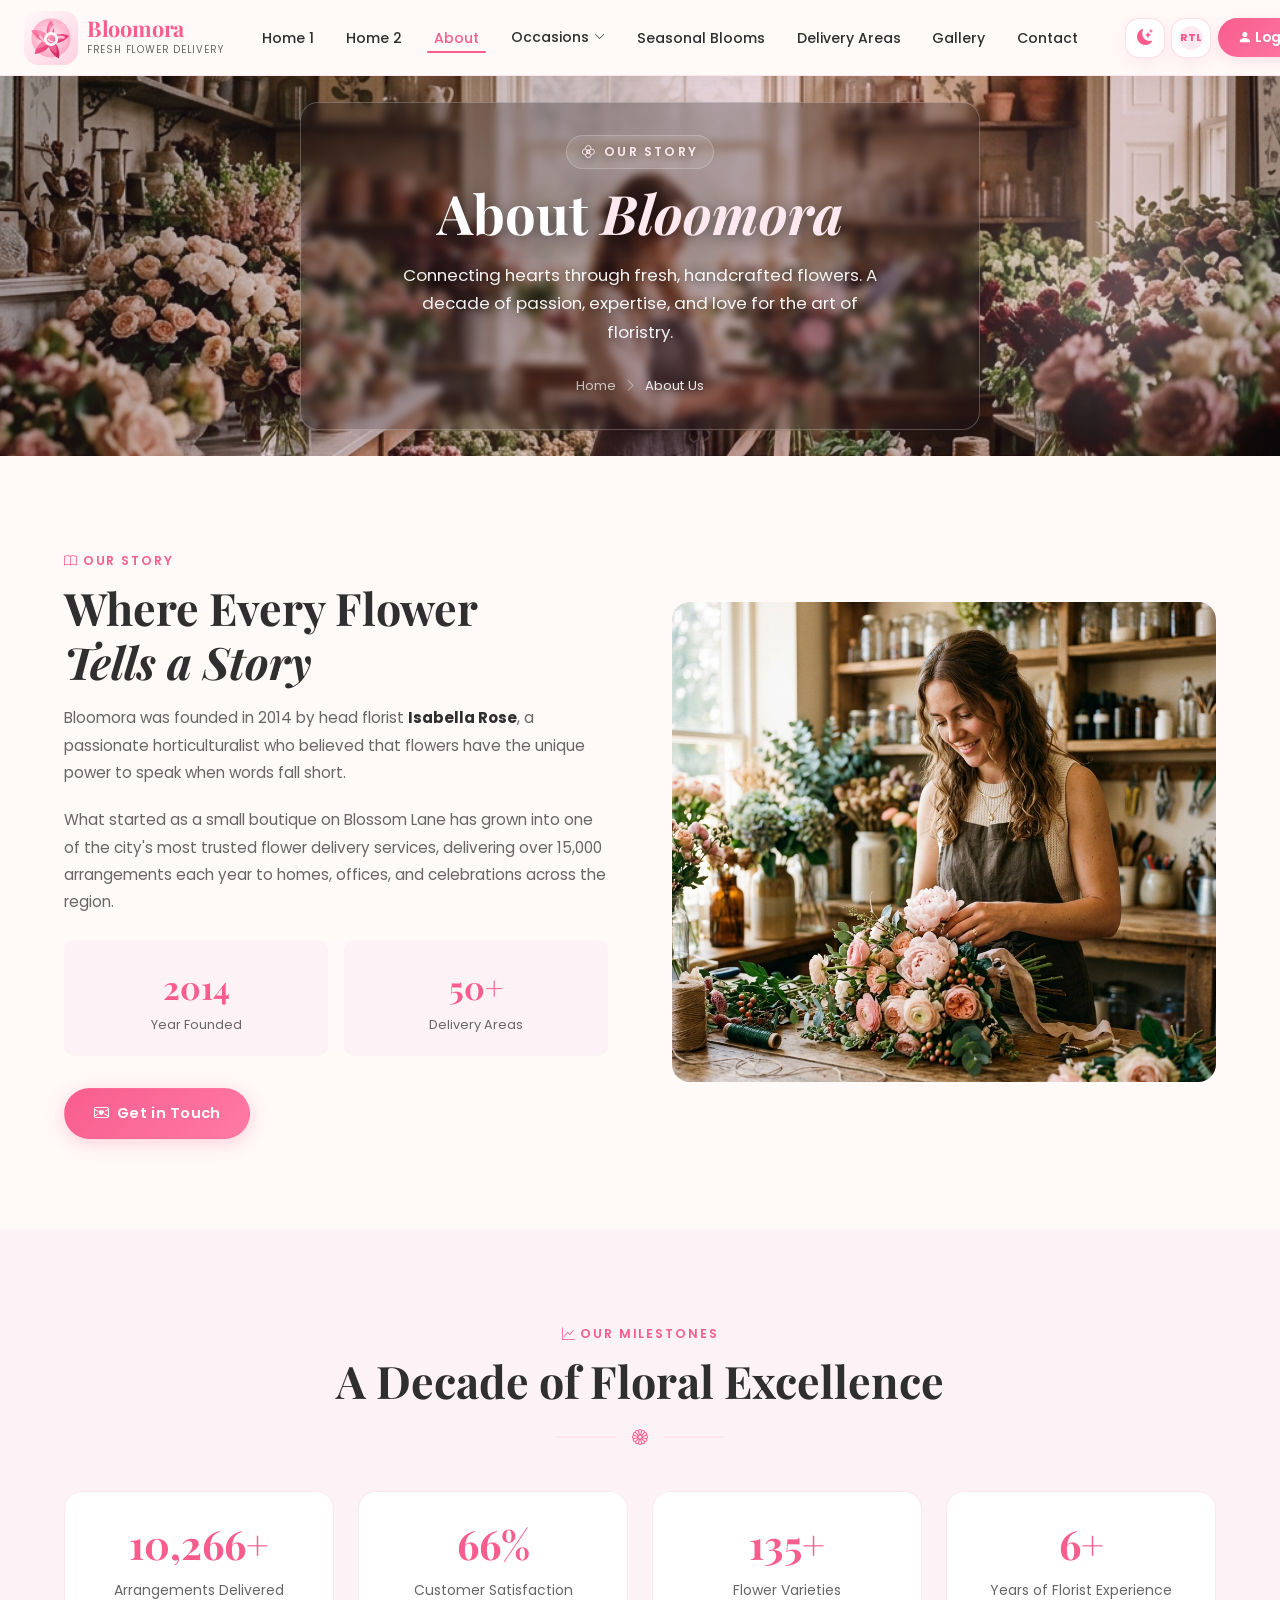
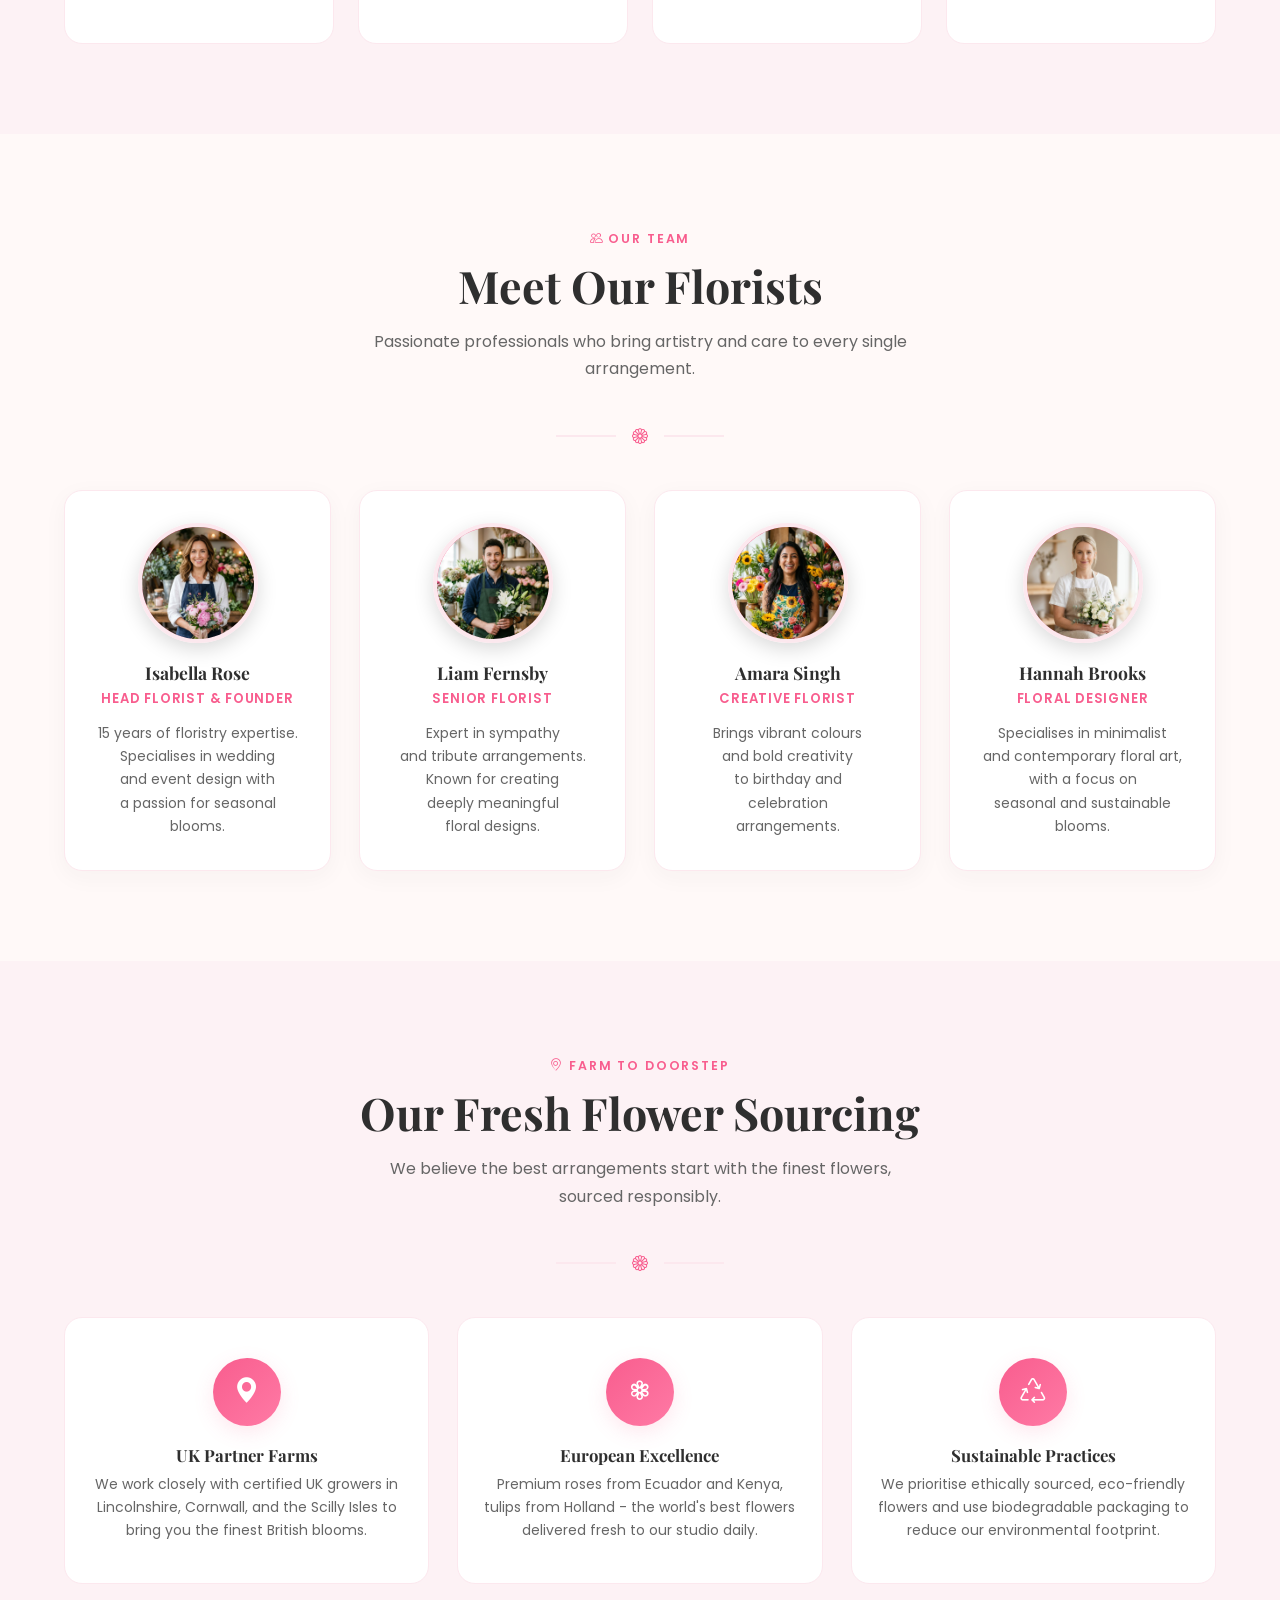
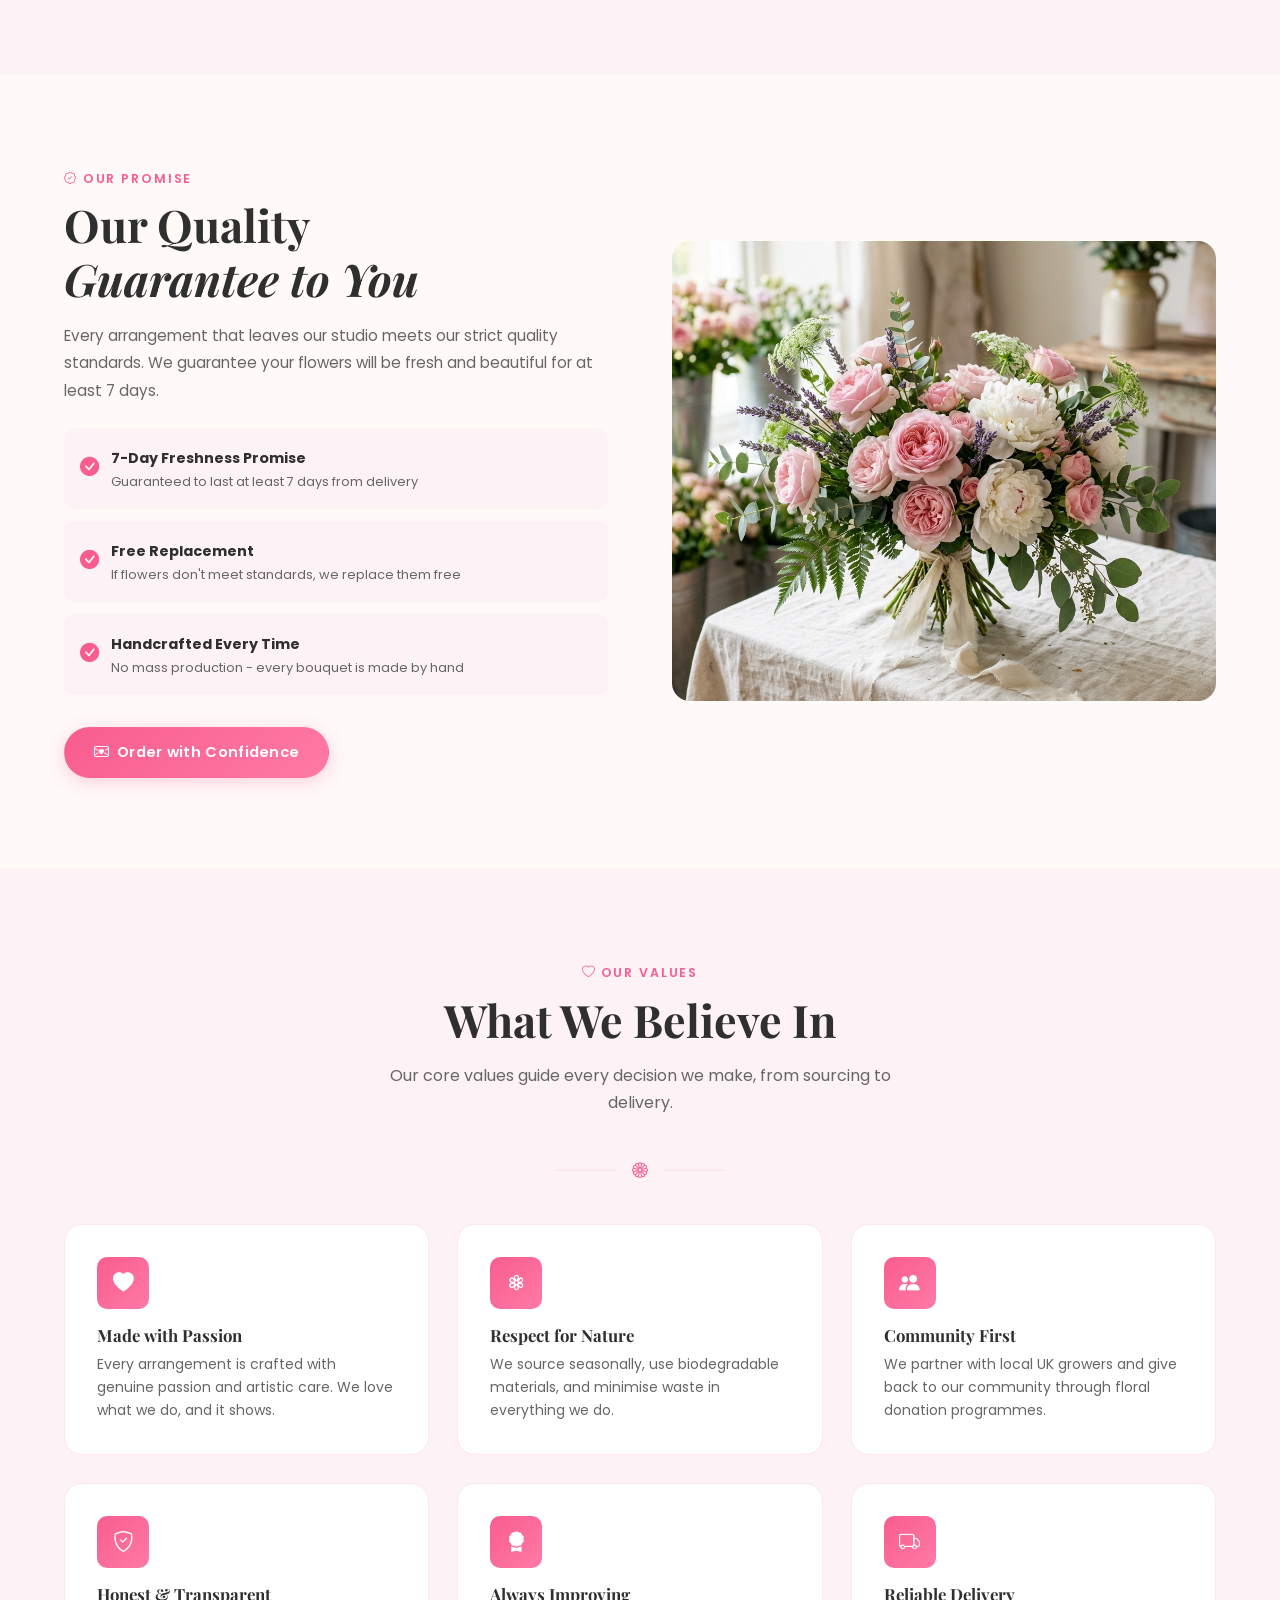
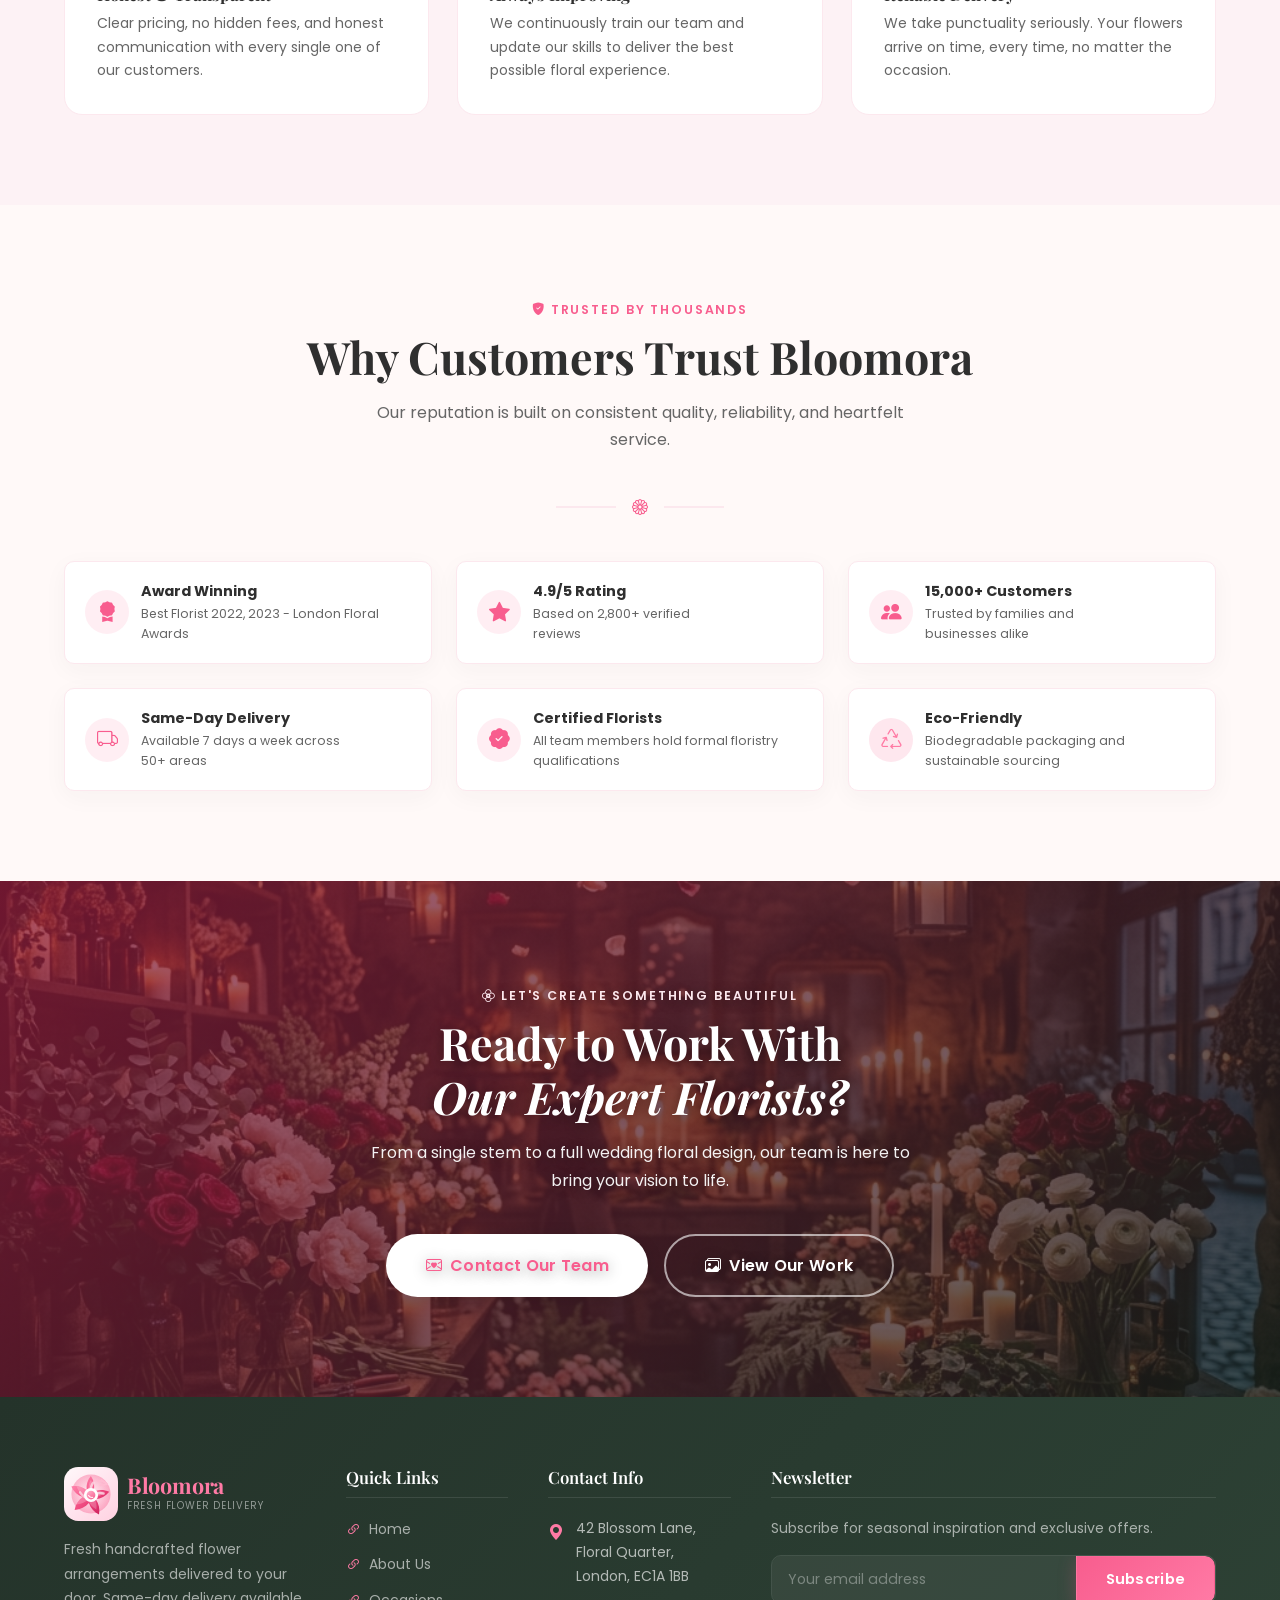
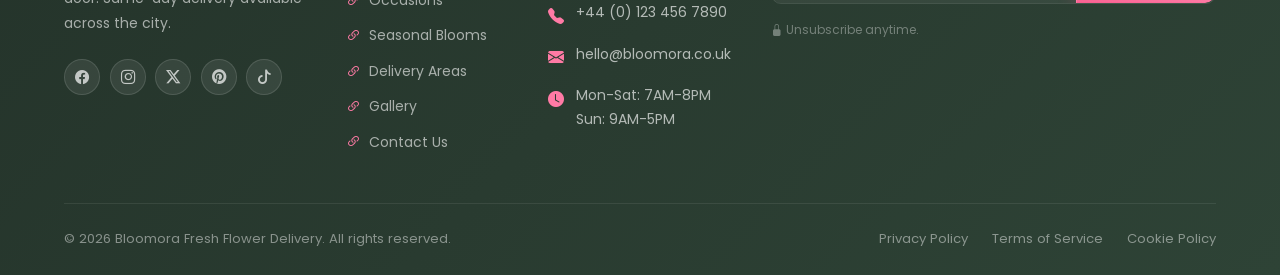
==== commit cc015355: "bugs fixed" ====
--- a/about.html
+++ b/about.html
@@ -54,7 +54,7 @@
       <li><a href="index.html" class="mobile-nav-link">Home 1</a></li><li><a href="home2.html" class="mobile-nav-link">Home 2</a></li><li><a href="about.html" class="mobile-nav-link active">About</a></li><li><a href="occasions.html" class="mobile-nav-link">Occasions</a></li><li><a href="seasonal-blooms.html" class="mobile-nav-link">Seasonal Blooms</a></li><li><a href="delivery-areas.html" class="mobile-nav-link">Delivery Areas</a></li><li><a href="gallery.html" class="mobile-nav-link">Gallery</a></li><li><a href="contact.html" class="mobile-nav-link">Contact</a></li>
     </ul>
     <div class="mobile-controls"><button class="nav-icon-btn toggle-theme-btn"><i class="bi bi-moon-stars-fill theme-icon-moon"></i><i class="bi bi-sun-fill theme-icon-sun" style="display:none;"></i></button><button class="nav-icon-btn toggle-dir-btn"><span class="dir-label" style="font-size:0.7rem;font-weight:700;">RTL</span></button></div>
-    <div class="mobile-login-btn"><a href="login.html" class="btn-login-nav" style="display:flex;align-items:center;justify-content:center;gap:0.5rem;padding:0.75rem;border-radius:50px;"><i class="bi bi-person-fill"></i> Login to Your Account</a></div>
+    <div class="mobile-login-btn"><a href="login.html" class="btn-login-nav" style="display:flex;align-items:center;justify-content:center;gap:0.5rem;padding:0.75rem;border-radius:50px;"><i class="bi bi-person-fill"></i> Login</a></div>
   </div>
 
   <!-- PAGE BANNER -->
--- a/assets/css/style.css
+++ b/assets/css/style.css
@@ -799,10 +799,12 @@
 
 .mobile-login-btn {
   margin-top: 0.75rem;
+  display: flex;
+  justify-content: center;
 }
 
 .mobile-login-btn .btn-login-nav {
-  width: 100%;
+  width: min(100%, 280px);
   justify-content: center;
   padding: 0.7rem 1.5rem;
 }
@@ -962,7 +964,9 @@
 /* --- Hero Section --- */
 .hero {
   position: relative;
-  min-height: calc(100vh - var(--nav-h));
+  min-height: 550px;
+  height: calc(80vh - var(--nav-h));
+  max-height: 680px;
   display: flex;
   align-items: center;
   background-size: cover;
@@ -1901,8 +1905,9 @@
 }
 
 .auth-form-container {
-  margin: auto 0;
+  margin: auto;
   width: 100%;
+  max-width: 420px;
 }
 
 .auth-logo {
@@ -2024,6 +2029,7 @@
   color: var(--text);
   background: var(--bg);
   transition: all var(--transition);
+  width: 100%;
 }
 
 .btn-social:hover {
@@ -3213,6 +3219,12 @@
     --section-py: 70px;
   }
 
+  .hero {
+    min-height: 480px;
+    height: auto;
+    padding: 6rem 0;
+  }
+
   .brand-icon {
     width: 48px;
     height: 48px;
--- a/assets/css/pages.css
+++ b/assets/css/pages.css
@@ -1,4 +1,3 @@
-
 /* ===================================================
    BLOOMORA - Additional Page-Specific Styles
    =================================================== */
@@ -6,10 +5,13 @@
 /* --- Home 2 Specific --- */
 /* Hero 2 - Split Layout */
 .hero-split-section {
-  min-height: calc(100vh - var(--nav-h));
+  min-height: 550px;
+  height: calc(80vh - var(--nav-h));
+  max-height: 680px;
   display: grid;
   grid-template-columns: 1fr 1fr;
 }
+
 .hero-split-left {
   display: flex;
   align-items: center;
@@ -17,32 +19,40 @@
   padding: 4rem 5rem 4rem 3rem;
   background: linear-gradient(135deg, #FCE8EE 0%, #FFF9F8 45%, #FFF2E8 100%);
 }
+
 [data-theme="dark"] .hero-split-left {
   background: linear-gradient(135deg, #24161c 0%, #1B201E 48%, #2D211F 100%);
 }
+
 [data-theme="dark"] .hero-split-content h1 {
   color: #FFFFFF !important;
 }
+
 [data-theme="dark"] .hero-split-content p,
-[data-theme="dark"] .hero2-stats > div > div:last-child {
-  color: rgba(255,255,255,0.78) !important;
-}
+[data-theme="dark"] .hero2-stats>div>div:last-child {
+  color: rgba(255, 255, 255, 0.78) !important;
+}
+
 [data-theme="dark"] .hero-split-content .btn-outline {
-  border-color: rgba(255,255,255,0.72);
+  border-color: rgba(255, 255, 255, 0.72);
   color: #FFFFFF;
 }
+
 [data-theme="dark"] .hero-split-content .btn-outline:hover {
   border-color: var(--primary);
   color: #FFFFFF;
 }
+
 [dir="rtl"] .hero-split-left {
   justify-content: flex-start;
   padding: 4rem 3rem 4rem 5rem;
 }
+
 .hero-split-content {
   width: 100%;
   max-width: 520px;
 }
+
 .hero-split-right {
   position: relative;
   overflow: hidden;
@@ -51,6 +61,11 @@
 @media (max-width: 1024px) {
   .hero-split-section {
     min-height: 550px;
+    height: auto;
+  }
+  .wedding-grid .card-body {
+    text-align: center;
+    align-items: center;
   }
 }
 
@@ -58,43 +73,77 @@
   .hero-split-section {
     grid-template-columns: 1fr;
     min-height: auto;
-  }
+    height: auto;
+  }
+
   .hero-split-left {
     justify-content: center;
     padding: 3rem 1.5rem;
   }
+
   .hero-split-right {
     height: 260px;
   }
 }
 
 .arrivals-badge {
-  position: absolute; top: 14px; right: 14px;
-  background: var(--primary); color: white;
-  font-size: 0.7rem; font-weight: 700;
-  padding: 0.2rem 0.6rem; border-radius: var(--radius-full);
-  letter-spacing: 0.05em;
-}
-[dir="rtl"] .arrivals-badge { right: auto; left: 14px; }
-
-.best-seller-tag {
-  position: absolute; top: 0; left: 0;
+  position: absolute;
+  top: 14px;
+  right: 14px;
   background: var(--primary);
   color: white;
-  font-size: 0.68rem; font-weight: 700;
+  font-size: 0.7rem;
+  font-weight: 700;
+  padding: 0.2rem 0.6rem;
+  border-radius: var(--radius-full);
+  letter-spacing: 0.05em;
+}
+
+[dir="rtl"] .arrivals-badge {
+  right: auto;
+  left: 14px;
+}
+
+.best-seller-tag {
+  position: absolute;
+  top: 0;
+  left: 0;
+  background: var(--primary);
+  color: white;
+  font-size: 0.68rem;
+  font-weight: 700;
   padding: 0.3rem 0.9rem;
   border-radius: 0 0 var(--radius-sm) 0;
   letter-spacing: 0.06em;
 }
-[dir="rtl"] .best-seller-tag { left: auto; right: 0; border-radius: 0 0 0 var(--radius-sm); }
-
-.rating-stars { display: flex; gap: 2px; align-items: center; }
-.rating-stars i { font-size: 0.7rem; color: var(--primary); }
-.rating-count { font-size: 0.75rem; color: var(--text-muted); margin-left: 4px; }
+
+[dir="rtl"] .best-seller-tag {
+  left: auto;
+  right: 0;
+  border-radius: 0 0 0 var(--radius-sm);
+}
+
+.rating-stars {
+  display: flex;
+  gap: 2px;
+  align-items: center;
+}
+
+.rating-stars i {
+  font-size: 0.7rem;
+  color: var(--primary);
+}
+
+.rating-count {
+  font-size: 0.75rem;
+  color: var(--text-muted);
+  margin-left: 4px;
+}
 
 /* Why Choose Us Icon Cards */
 .why-card {
-  display: flex; gap: 1.25rem;
+  display: flex;
+  gap: 1.25rem;
   padding: 1.75rem;
   background: var(--bg-card);
   border: 1px solid var(--border);
@@ -102,15 +151,33 @@
   transition: all var(--transition);
   align-items: flex-start;
 }
-.why-card:hover { transform: translateY(-3px); box-shadow: var(--shadow-hover); border-color: var(--primary); }
+
+.why-card:hover {
+  transform: translateY(-3px);
+  box-shadow: var(--shadow-hover);
+  border-color: var(--primary);
+}
+
 .why-icon {
-  width: 52px; height: 52px; flex-shrink: 0;
-  background: linear-gradient(135deg, rgba(248,93,142,0.1) 0%, rgba(255,242,232,0.2) 100%);
+  width: 52px;
+  height: 52px;
+  flex-shrink: 0;
+  background: linear-gradient(135deg, rgba(248, 93, 142, 0.1) 0%, rgba(255, 242, 232, 0.2) 100%);
   border-radius: var(--radius-sm);
-  display: flex; align-items: center; justify-content: center;
-  color: var(--primary); font-size: 1.4rem;
-}
-.why-text h3 { font-size: 1rem; font-weight: 700; color: var(--text); margin-bottom: 0.4rem; }
+  display: flex;
+  align-items: center;
+  justify-content: center;
+  color: var(--primary);
+  font-size: 1.4rem;
+}
+
+.why-text h3 {
+  font-size: 1rem;
+  font-weight: 700;
+  color: var(--text);
+  margin-bottom: 0.4rem;
+}
+
 .why-text p {
   font-size: 0.875rem;
   color: var(--text-muted);
@@ -123,29 +190,64 @@
   position: relative;
   padding-left: 2rem;
 }
-[dir="rtl"] .delivery-timeline { padding-left: 0; padding-right: 2rem; }
+
+[dir="rtl"] .delivery-timeline {
+  padding-left: 0;
+  padding-right: 2rem;
+}
+
 .delivery-timeline::before {
   content: '';
-  position: absolute; left: 0; top: 0; bottom: 0;
-  width: 2px; background: var(--border);
-}
-[dir="rtl"] .delivery-timeline::before { left: auto; right: 0; }
+  position: absolute;
+  left: 0;
+  top: 0;
+  bottom: 0;
+  width: 2px;
+  background: var(--border);
+}
+
+[dir="rtl"] .delivery-timeline::before {
+  left: auto;
+  right: 0;
+}
+
 .timeline-item {
   position: relative;
   padding: 0 0 2rem 2rem;
 }
-[dir="rtl"] .timeline-item { padding: 0 2rem 2rem 0; }
+
+[dir="rtl"] .timeline-item {
+  padding: 0 2rem 2rem 0;
+}
+
 .timeline-item::before {
   content: '';
-  position: absolute; left: -5px; top: 4px;
-  width: 12px; height: 12px;
+  position: absolute;
+  left: -5px;
+  top: 4px;
+  width: 12px;
+  height: 12px;
   background: var(--primary);
   border-radius: 50%;
   border: 2px solid var(--bg);
 }
-[dir="rtl"] .timeline-item::before { left: auto; right: -5px; }
-.timeline-item h4 { font-size: 0.95rem; font-weight: 700; color: var(--text); margin-bottom: 0.3rem; }
-.timeline-item p { font-size: 0.85rem; color: var(--text-muted); }
+
+[dir="rtl"] .timeline-item::before {
+  left: auto;
+  right: -5px;
+}
+
+.timeline-item h4 {
+  font-size: 0.95rem;
+  font-weight: 700;
+  color: var(--text);
+  margin-bottom: 0.3rem;
+}
+
+.timeline-item p {
+  font-size: 0.85rem;
+  color: var(--text-muted);
+}
 
 /* --- About Page --- */
 .sourcing-card {
@@ -156,17 +258,38 @@
   border: 1px solid var(--border);
   transition: all var(--transition);
 }
-.sourcing-card:hover { transform: translateY(-5px); box-shadow: var(--shadow-hover); }
+
+.sourcing-card:hover {
+  transform: translateY(-5px);
+  box-shadow: var(--shadow-hover);
+}
+
 .sourcing-icon {
-  width: 68px; height: 68px; margin: 0 auto 1.2rem;
+  width: 68px;
+  height: 68px;
+  margin: 0 auto 1.2rem;
   background: linear-gradient(135deg, var(--primary) 0%, var(--primary-light) 100%);
   border-radius: 50%;
-  display: flex; align-items: center; justify-content: center;
-  color: white; font-size: 1.6rem;
-  box-shadow: 0 6px 20px rgba(248,93,142,0.15);
-}
-.sourcing-card h3 { font-size: 1.05rem; font-weight: 700; color: var(--text); margin-bottom: 0.5rem; }
-.sourcing-card p { font-size: 0.875rem; color: var(--text-muted); line-height: 1.65; }
+  display: flex;
+  align-items: center;
+  justify-content: center;
+  color: white;
+  font-size: 1.6rem;
+  box-shadow: 0 6px 20px rgba(248, 93, 142, 0.15);
+}
+
+.sourcing-card h3 {
+  font-size: 1.05rem;
+  font-weight: 700;
+  color: var(--text);
+  margin-bottom: 0.5rem;
+}
+
+.sourcing-card p {
+  font-size: 0.875rem;
+  color: var(--text-muted);
+  line-height: 1.65;
+}
 
 /* Trust Badges */
 .trust-grid {
@@ -174,19 +297,44 @@
   grid-template-columns: repeat(3, 1fr);
   gap: 1.5rem;
 }
+
 .trust-badge {
-  display: flex; align-items: center; gap: 0.75rem;
+  display: flex;
+  align-items: center;
+  gap: 0.75rem;
   padding: 1.25rem;
   background: var(--bg-card);
   border: 1px solid var(--border);
   border-radius: var(--radius-sm);
   transition: all var(--transition);
 }
-.trust-badge:hover { border-color: var(--primary); transform: translateX(4px); }
-[dir="rtl"] .trust-badge:hover { transform: translateX(-4px); }
-.trust-badge i { color: var(--primary); font-size: 1.3rem; flex-shrink: 0; }
-.trust-badge strong { display: block; font-size: 0.9rem; font-weight: 700; color: var(--text); }
-.trust-badge span { font-size: 0.78rem; color: var(--text-muted); }
+
+.trust-badge:hover {
+  border-color: var(--primary);
+  transform: translateX(4px);
+}
+
+[dir="rtl"] .trust-badge:hover {
+  transform: translateX(-4px);
+}
+
+.trust-badge i {
+  color: var(--primary);
+  font-size: 1.3rem;
+  flex-shrink: 0;
+}
+
+.trust-badge strong {
+  display: block;
+  font-size: 0.9rem;
+  font-weight: 700;
+  color: var(--text);
+}
+
+.trust-badge span {
+  font-size: 0.78rem;
+  color: var(--text-muted);
+}
 
 /* --- Occasions Page --- */
 .occasion-nav-strip {
@@ -195,8 +343,9 @@
   z-index: 20;
   background: var(--bg);
   border-bottom: 1px solid var(--border);
-  box-shadow: 0 10px 30px rgba(47,47,47,0.04);
-}
+  box-shadow: 0 10px 30px rgba(47, 47, 47, 0.04);
+}
+
 .occasion-nav-scroll {
   display: flex;
   align-items: center;
@@ -207,7 +356,11 @@
   padding: 0.9rem 0;
   scrollbar-width: none;
 }
-.occasion-nav-scroll::-webkit-scrollbar { display: none; }
+
+.occasion-nav-scroll::-webkit-scrollbar {
+  display: none;
+}
+
 .occasion-nav-pill {
   display: inline-flex;
   align-items: center;
@@ -223,34 +376,42 @@
   white-space: nowrap;
   transition: all var(--transition);
 }
-.occasion-nav-pill i { color: var(--primary); }
+
+.occasion-nav-pill i {
+  color: var(--primary);
+}
+
 .occasion-nav-pill:hover {
   border-color: var(--primary);
   color: var(--primary);
   transform: translateY(-2px);
   box-shadow: var(--shadow-card);
 }
+
 .occasion-feature-layout {
   display: grid;
   grid-template-columns: minmax(0, 1.05fr) minmax(0, 1.95fr);
   gap: 2rem;
   align-items: stretch;
 }
+
 .occasion-feature-panel {
   padding: 2rem;
   border-radius: var(--radius);
-  background: linear-gradient(135deg, rgba(248,93,142,0.12), rgba(255,242,232,0.72));
+  background: linear-gradient(135deg, rgba(248, 93, 142, 0.12), rgba(255, 242, 232, 0.72));
   border: 1px solid var(--border);
   display: flex;
   flex-direction: column;
   justify-content: space-between;
   min-height: 100%;
 }
+
 .occasion-feature-list {
   display: grid;
   gap: 0.85rem;
   margin-top: 1.5rem;
 }
+
 .occasion-feature-list li {
   display: flex;
   align-items: flex-start;
@@ -258,15 +419,18 @@
   font-size: 0.9rem;
   color: var(--text-muted);
 }
+
 .occasion-feature-list i {
   color: var(--primary);
   margin-top: 0.1rem;
 }
+
 .occasion-showcase-grid {
   display: grid;
   grid-template-columns: repeat(3, minmax(0, 1fr));
   gap: 1rem;
 }
+
 .occasion-showcase-card {
   position: relative;
   min-height: 240px;
@@ -277,10 +441,12 @@
   align-items: flex-end;
   isolation: isolate;
 }
+
 .occasion-showcase-card.large {
   grid-row: span 2;
   min-height: 100%;
 }
+
 .occasion-showcase-card img {
   position: absolute;
   inset: 0;
@@ -290,66 +456,105 @@
   transition: transform 0.55s ease;
   z-index: -2;
 }
+
 .occasion-showcase-card::before {
   content: '';
   position: absolute;
   inset: 0;
-  background: linear-gradient(0deg, rgba(30,20,25,0.56), rgba(30,20,25,0.04));
+  background: linear-gradient(0deg, rgba(30, 20, 25, 0.56), rgba(30, 20, 25, 0.04));
   z-index: -1;
 }
+
 [data-theme="dark"] .occasion-showcase-card::before {
-  background: linear-gradient(0deg, rgba(7,10,9,0.62), rgba(7,10,9,0.08));
-}
-.occasion-showcase-card:hover img { transform: scale(1.07); }
+  background: linear-gradient(0deg, rgba(7, 10, 9, 0.62), rgba(7, 10, 9, 0.08));
+}
+
+.occasion-showcase-card:hover img {
+  transform: scale(1.07);
+}
+
 .occasion-showcase-body {
   width: 100%;
   padding: 1rem;
   color: white;
 }
+
 .occasion-showcase-body strong {
   display: block;
   font-family: var(--font-heading);
   font-size: 1.12rem;
   line-height: 1.2;
 }
+
 .occasion-showcase-body span {
   display: block;
   margin-top: 0.2rem;
   font-size: 0.78rem;
   opacity: 0.86;
 }
+
 .occasion-hero-grid {
   display: grid;
   grid-template-columns: repeat(3, 1fr);
   gap: 1.5rem;
 }
+
 .occasion-detail-card {
   background: var(--bg-card);
   border: 1px solid var(--border);
   border-radius: var(--radius);
   overflow: hidden;
   transition: all var(--transition);
-  display: flex; flex-direction: column;
-}
-.occasion-detail-card:hover { transform: translateY(-6px); box-shadow: var(--shadow-hover); }
+  display: flex;
+  flex-direction: column;
+}
+
+.occasion-detail-card:hover {
+  transform: translateY(-6px);
+  box-shadow: var(--shadow-hover);
+}
+
 .occasion-img {
-  width: 100%; height: 260px; object-fit: cover;
+  width: 100%;
+  height: 260px;
+  object-fit: cover;
   transition: transform 0.5s ease;
 }
-.occasion-detail-card:hover .occasion-img { transform: scale(1.05); }
-.occasion-detail-body { padding: 1.75rem; flex: 1; display: flex; flex-direction: column; }
+
+.occasion-detail-card:hover .occasion-img {
+  transform: scale(1.05);
+}
+
+.occasion-detail-body {
+  padding: 1.75rem;
+  flex: 1;
+  display: flex;
+  flex-direction: column;
+}
+
 .occasion-detail-body h3 {
   font-family: var(--font-heading);
-  font-size: 1.25rem; font-weight: 700; color: var(--text);
+  font-size: 1.25rem;
+  font-weight: 700;
+  color: var(--text);
   margin-bottom: 0.5rem;
 }
-.occasion-detail-body p { font-size: 0.875rem; color: var(--text-muted); line-height: 1.7; flex: 1; margin-bottom: 1.25rem; }
+
+.occasion-detail-body p {
+  font-size: 0.875rem;
+  color: var(--text-muted);
+  line-height: 1.7;
+  flex: 1;
+  margin-bottom: 1.25rem;
+}
+
 .occasion-tags {
   display: grid;
   grid-template-columns: repeat(2, minmax(0, 1fr));
   gap: 0.4rem;
   margin-bottom: 1.25rem;
 }
+
 .occasion-tags .tag {
   display: flex;
   align-items: center;
@@ -358,6 +563,7 @@
   min-height: 2.2rem;
   padding: 0.35rem 0.5rem;
 }
+
 .occasion-studio-head {
   display: grid;
   grid-template-columns: minmax(0, 1.1fr) minmax(300px, 0.9fr);
@@ -365,18 +571,21 @@
   align-items: end;
   margin-bottom: 2rem;
 }
+
 .occasion-studio-head p {
   color: var(--text-muted);
   font-size: 0.95rem;
   line-height: 1.8;
   margin-bottom: 1rem;
 }
+
 .occasion-studio-grid {
   display: grid;
   grid-template-columns: repeat(3, minmax(0, 1fr));
   gap: 1.25rem;
   align-items: stretch;
 }
+
 .occasion-studio-card {
   position: relative;
   min-height: 430px;
@@ -389,14 +598,17 @@
   align-items: flex-end;
   isolation: isolate;
 }
+
 .occasion-studio-card-large {
   grid-column: span 2;
   min-height: 520px;
 }
+
 .occasion-studio-card-calm .occasion-chip {
-  background: rgba(255,255,255,0.9);
+  background: rgba(255, 255, 255, 0.9);
   color: var(--accent-dark);
 }
+
 .occasion-studio-card img {
   position: absolute;
   inset: 0;
@@ -406,54 +618,65 @@
   transition: transform 0.6s ease;
   z-index: -2;
 }
+
 .occasion-studio-card::before {
   content: '';
   position: absolute;
   inset: 0;
-  background: linear-gradient(180deg, rgba(20,16,18,0.04) 0%, rgba(20,16,18,0.78) 100%);
+  background: linear-gradient(180deg, rgba(20, 16, 18, 0.04) 0%, rgba(20, 16, 18, 0.78) 100%);
   z-index: -1;
 }
-.occasion-studio-card:hover img { transform: scale(1.06); }
+
+.occasion-studio-card:hover img {
+  transform: scale(1.06);
+}
+
 .occasion-studio-content {
   width: 100%;
   padding: 1.35rem;
   color: white;
 }
+
 .occasion-studio-content h3 {
   font-family: var(--font-heading);
   font-size: clamp(1.35rem, 2vw, 1.85rem);
   line-height: 1.15;
   margin: 0.8rem 0 0.55rem;
 }
+
 .occasion-studio-content p {
   font-size: 0.88rem;
   line-height: 1.7;
-  color: rgba(255,255,255,0.86);
+  color: rgba(255, 255, 255, 0.86);
   margin-bottom: 1rem;
 }
+
 .occasion-studio-content .tag {
-  background: rgba(255,255,255,0.16);
+  background: rgba(255, 255, 255, 0.16);
   color: white;
-  border: 1px solid rgba(255,255,255,0.18);
-}
+  border: 1px solid rgba(255, 255, 255, 0.18);
+}
+
 .occasion-chip {
   display: inline-flex;
   align-items: center;
   gap: 0.42rem;
   padding: 0.4rem 0.75rem;
   border-radius: var(--radius-full);
-  background: rgba(255,255,255,0.16);
+  background: rgba(255, 255, 255, 0.16);
   color: white;
   font-size: 0.78rem;
   font-weight: 700;
   backdrop-filter: blur(8px);
 }
+
 .occasion-design-lab {
   display: grid;
   grid-template-columns: minmax(0, 0.95fr) minmax(0, 1.05fr);
   gap: 2rem;
   align-items: center;
 }
+
 .occasion-design-copy {
   padding: 2rem;
   border-radius: var(--radius);
@@ -461,15 +684,18 @@
   border: 1px solid var(--border);
   box-shadow: var(--shadow-card);
 }
+
 .occasion-design-copy p {
   color: var(--text-muted);
   line-height: 1.8;
 }
+
 .design-step-list {
   display: grid;
   gap: 0.9rem;
   margin-top: 1.5rem;
 }
+
 .design-step-list div {
   display: grid;
   grid-template-columns: 46px 1fr;
@@ -479,6 +705,7 @@
   border-radius: var(--radius-sm);
   background: var(--bg-alt);
 }
+
 .design-step-list span {
   grid-row: span 2;
   width: 42px;
@@ -492,17 +719,23 @@
   font-weight: 700;
   font-size: 0.78rem;
 }
-.design-step-list strong { color: var(--text); }
+
+.design-step-list strong {
+  color: var(--text);
+}
+
 .design-step-list p {
   margin: 0.2rem 0 0;
   font-size: 0.82rem;
 }
+
 .occasion-design-gallery {
   display: grid;
   grid-template-columns: 1fr 0.85fr;
   grid-template-rows: 210px 210px;
   gap: 1rem;
 }
+
 .occasion-design-gallery img {
   width: 100%;
   height: 100%;
@@ -510,23 +743,34 @@
   border-radius: var(--radius);
   box-shadow: var(--shadow-card);
 }
+
 .occasion-design-gallery img:first-child {
   grid-row: span 2;
 }
+
 .event-section {
   position: relative;
 }
+
 .event-layout {
   display: grid;
   grid-template-columns: minmax(0, 0.82fr) minmax(0, 1.18fr);
   gap: 2.5rem;
   align-items: center;
 }
+
 .event-layout.reverse {
   grid-template-columns: minmax(0, 1.18fr) minmax(0, 0.82fr);
 }
-.event-layout.reverse .event-copy { order: 2; }
-.event-layout.reverse .event-gallery { order: 1; }
+
+.event-layout.reverse .event-copy {
+  order: 2;
+}
+
+.event-layout.reverse .event-gallery {
+  order: 1;
+}
+
 .event-copy {
   padding: 2rem;
   border-radius: var(--radius);
@@ -534,6 +778,7 @@
   border: 1px solid var(--border);
   box-shadow: var(--shadow-card);
 }
+
 .event-copy p {
   color: var(--text-muted);
   font-size: 0.95rem;
@@ -541,12 +786,14 @@
   margin-bottom: 1.4rem;
   min-height: calc(1.8em * 3);
 }
+
 .event-gallery {
   display: grid;
   grid-template-columns: 1.25fr 0.85fr;
   grid-template-rows: 220px 220px;
   gap: 1rem;
 }
+
 .event-gallery img {
   width: 100%;
   height: 100%;
@@ -554,71 +801,143 @@
   border-radius: var(--radius);
   box-shadow: var(--shadow-card);
 }
+
 .event-gallery .event-main-img {
   grid-row: span 2;
 }
-.event-birthday .event-copy { border-top: 4px solid rgb(255, 122, 164); }
-.event-anniversary .event-copy { border-top: 4px solid rgb(255, 122, 164); }
-.event-wedding .event-copy { border-top: 4px solid rgb(255, 122, 164); }
-.event-sympathy .event-copy { border-top: 4px solid rgb(255, 122, 164); }
-.event-congrats .event-copy { border-top: 4px solid rgb(255, 122, 164); }
-.event-getwell .event-copy { border-top: 4px solid rgb(255, 122, 164); }
+
+.event-birthday .event-copy {
+  border-top: 4px solid rgb(255, 122, 164);
+}
+
+.event-anniversary .event-copy {
+  border-top: 4px solid rgb(255, 122, 164);
+}
+
+.event-wedding .event-copy {
+  border-top: 4px solid rgb(255, 122, 164);
+}
+
+.event-sympathy .event-copy {
+  border-top: 4px solid rgb(255, 122, 164);
+}
+
+.event-congrats .event-copy {
+  border-top: 4px solid rgb(255, 122, 164);
+}
+
+.event-getwell .event-copy {
+  border-top: 4px solid rgb(255, 122, 164);
+}
 
 /* --- Delivery Areas --- */
 .city-list-grid {
-  display: grid;  
+  display: grid;
   grid-template-columns: repeat(3, 1fr);
   gap: 1rem;
 }
+
 .city-item {
-  display: flex; align-items: center; gap: 0.6rem;
+  display: flex;
+  align-items: center;
+  gap: 0.6rem;
   padding: 0.85rem 1rem;
   background: var(--bg-card);
   border: 1px solid var(--border);
   border-radius: var(--radius-sm);
-  font-size: 0.875rem; color: var(--text);
+  font-size: 0.875rem;
+  color: var(--text);
   transition: all var(--transition);
 }
-.city-item i { color: var(--primary); font-size: 0.8rem; flex-shrink: 0; }
-.city-item:hover { border-color: var(--primary); color: var(--primary); background: var(--bg-alt); }
+
+.city-item i {
+  color: var(--primary);
+  font-size: 0.8rem;
+  flex-shrink: 0;
+}
+
+.city-item:hover {
+  border-color: var(--primary);
+  color: var(--primary);
+  background: var(--bg-alt);
+}
+
 .city-item .same-day {
-  margin-left: auto; font-size: 0.68rem;
-  background: rgba(248,93,142,0.08); color: var(--primary);
-  padding: 0.1rem 0.5rem; border-radius: var(--radius-full);
-  font-weight: 600; white-space: nowrap;
-}
-[dir="rtl"] .city-item .same-day { margin-left: 0; margin-right: auto; }
+  margin-left: auto;
+  font-size: 0.68rem;
+  background: rgba(248, 93, 142, 0.08);
+  color: var(--primary);
+  padding: 0.1rem 0.5rem;
+  border-radius: var(--radius-full);
+  font-weight: 600;
+  white-space: nowrap;
+}
+
+[dir="rtl"] .city-item .same-day {
+  margin-left: 0;
+  margin-right: auto;
+}
 
 /* --- Gallery - Filter Animation --- */
 .gallery-filter-item {
   transition: opacity 0.4s ease, transform 0.4s ease;
 }
+
 .gallery-filter-item.hidden {
-  opacity: 0; transform: scale(0.9);
-  pointer-events: none; position: absolute;
+  opacity: 0;
+  transform: scale(0.9);
+  pointer-events: none;
+  position: absolute;
 }
 
 /* --- Contact --- */
 .contact-detail-card {
-  display: flex; gap: 1.25rem; align-items: flex-start;
+  display: flex;
+  gap: 1.25rem;
+  align-items: flex-start;
   padding: 1.75rem;
   background: var(--bg-card);
   border: 1px solid var(--border);
   border-radius: var(--radius);
   transition: all var(--transition);
 }
-.contact-detail-card:hover { border-color: var(--primary); box-shadow: var(--shadow-card); }
+
+.contact-detail-card:hover {
+  border-color: var(--primary);
+  box-shadow: var(--shadow-card);
+}
+
 .contact-icon {
-  width: 52px; height: 52px; flex-shrink: 0;
+  width: 52px;
+  height: 52px;
+  flex-shrink: 0;
   background: linear-gradient(135deg, var(--primary) 0%, var(--primary-light) 100%);
   border-radius: 50%;
-  display: flex; align-items: center; justify-content: center;
-  color: white; font-size: 1.2rem;
-  box-shadow: 0 6px 18px rgba(248,93,142,0.15);
-}
-.contact-info strong { display: block; font-size: 0.9rem; font-weight: 700; color: var(--text); margin-bottom: 0.3rem; }
-.contact-info span { font-size: 0.875rem; color: var(--text-muted); line-height: 1.6; }
-.contact-info a { color: var(--primary); }
+  display: flex;
+  align-items: center;
+  justify-content: center;
+  color: white;
+  font-size: 1.2rem;
+  box-shadow: 0 6px 18px rgba(248, 93, 142, 0.15);
+}
+
+.contact-info strong {
+  display: block;
+  font-size: 0.9rem;
+  font-weight: 700;
+  color: var(--text);
+  margin-bottom: 0.3rem;
+}
+
+.contact-info span {
+  font-size: 0.875rem;
+  color: var(--text-muted);
+  line-height: 1.6;
+}
+
+.contact-info a {
+  color: var(--primary);
+}
 
 /* Contact FAQ */
 .faq-list {
@@ -629,6 +948,7 @@
   flex-direction: column;
   gap: 0.9rem;
 }
+
 .faq-item {
   overflow: hidden;
   background: var(--bg-card);
@@ -637,11 +957,13 @@
   box-shadow: var(--shadow-card);
   transition: border-color var(--transition), box-shadow var(--transition), transform var(--transition);
 }
+
 .faq-item:hover,
 .faq-item.open {
-  border-color: rgba(248,93,142,0.38);
+  border-color: rgba(248, 93, 142, 0.38);
   box-shadow: var(--shadow-hover);
 }
+
 .faq-question {
   display: flex;
   align-items: center;
@@ -655,6 +977,7 @@
   line-height: 1.45;
   cursor: pointer;
 }
+
 .faq-icon {
   width: 34px;
   height: 34px;
@@ -663,15 +986,17 @@
   align-items: center;
   justify-content: center;
   border-radius: 50%;
-  background: rgba(248,93,142,0.1);
+  background: rgba(248, 93, 142, 0.1);
   color: var(--primary);
   transition: all var(--transition);
 }
+
 .faq-item.open .faq-icon {
   background: var(--primary);
   color: white;
   transform: rotate(45deg);
 }
+
 .faq-answer {
   max-height: 0;
   overflow: hidden;
@@ -681,28 +1006,33 @@
   line-height: 1.7;
   transition: max-height var(--transition), padding var(--transition);
 }
+
 .faq-item.open .faq-answer {
   max-height: 180px;
   padding: 0 1.25rem 1.2rem;
 }
+
 .faq-support-box {
   margin-top: 1.6rem;
   padding: 2rem;
-  background: linear-gradient(135deg, rgba(248,93,142,0.08), rgba(255,122,164,0.14));
-  border: 1px solid rgba(248,93,142,0.18);
+  background: linear-gradient(135deg, rgba(248, 93, 142, 0.08), rgba(255, 122, 164, 0.14));
+  border: 1px solid rgba(248, 93, 142, 0.18);
   border-radius: var(--radius);
   text-align: center;
   box-shadow: var(--shadow-card);
 }
+
 .faq-support-box h4 {
   font-size: 1.1rem;
   font-weight: 700;
   color: var(--text);
   margin-bottom: 0.5rem;
 }
+
 .faq-support-box h4 i {
   color: var(--primary);
 }
+
 .faq-support-box p {
   max-width: 520px;
   margin: 0 auto 1.5rem;
@@ -729,15 +1059,33 @@
   border-radius: var(--radius);
   transition: all var(--transition);
 }
-.support-card:hover { transform: translateY(-4px); box-shadow: var(--shadow-hover); border-color: var(--primary); }
+
+.support-card:hover {
+  transform: translateY(-4px);
+  box-shadow: var(--shadow-hover);
+  border-color: var(--primary);
+}
+
 .support-icon {
-  width: 58px; height: 58px; margin: 0 auto 1rem;
-  background: linear-gradient(135deg, rgba(248,93,142,0.1) 0%, rgba(255,242,232,0.2) 100%);
+  width: 58px;
+  height: 58px;
+  margin: 0 auto 1rem;
+  background: linear-gradient(135deg, rgba(248, 93, 142, 0.1) 0%, rgba(255, 242, 232, 0.2) 100%);
   border-radius: 50%;
-  display: flex; align-items: center; justify-content: center;
-  color: var(--primary); font-size: 1.4rem;
-}
-.support-card h3 { font-size: 1rem; font-weight: 700; color: var(--text); margin-bottom: 0.5rem; }
+  display: flex;
+  align-items: center;
+  justify-content: center;
+  color: var(--primary);
+  font-size: 1.4rem;
+}
+
+.support-card h3 {
+  font-size: 1rem;
+  font-weight: 700;
+  color: var(--text);
+  margin-bottom: 0.5rem;
+}
+
 .support-card p {
   font-size: 0.875rem;
   color: var(--text-muted);
@@ -748,74 +1096,179 @@
 
 /* --- Responsive for Additional Styles --- */
 @media (max-width: 900px) {
-  .trust-grid { grid-template-columns: repeat(2, 1fr); }
-  .occasion-hero-grid { grid-template-columns: repeat(2, 1fr); }
-  .occasion-feature-layout { grid-template-columns: 1fr; }
-  .occasion-showcase-grid { grid-template-columns: repeat(2, minmax(0, 1fr)); }
-  .occasion-showcase-card.large { min-height: 300px; }
-  .occasion-studio-head { grid-template-columns: 1fr; gap: 1rem; }
-  .occasion-studio-grid { grid-template-columns: repeat(2, minmax(0, 1fr)); }
-  .occasion-studio-card-large { grid-column: span 2; min-height: 440px; }
-  .occasion-design-lab { grid-template-columns: 1fr; }
+  .trust-grid {
+    grid-template-columns: repeat(2, 1fr);
+  }
+
+  .occasion-hero-grid {
+    grid-template-columns: repeat(2, 1fr);
+  }
+
+  .occasion-feature-layout {
+    grid-template-columns: 1fr;
+  }
+
+  .occasion-showcase-grid {
+    grid-template-columns: repeat(2, minmax(0, 1fr));
+  }
+
+  .occasion-showcase-card.large {
+    min-height: 300px;
+  }
+
+  .occasion-studio-head {
+    grid-template-columns: 1fr;
+    gap: 1rem;
+  }
+
+  .occasion-studio-grid {
+    grid-template-columns: repeat(2, minmax(0, 1fr));
+  }
+
+  .occasion-studio-card-large {
+    grid-column: span 2;
+    min-height: 440px;
+  }
+
+  .occasion-design-lab {
+    grid-template-columns: 1fr;
+  }
+
   .event-layout,
   .event-layout.reverse {
     grid-template-columns: 1fr;
     gap: 1.5rem;
   }
+
   .event-layout.reverse .event-copy,
   .event-layout.reverse .event-gallery {
     order: initial;
   }
-  .city-list-grid { grid-template-columns: repeat(2, 1fr); }
+
+  .city-list-grid {
+    grid-template-columns: repeat(2, 1fr);
+  }
+
   .faq-list {
     max-width: 100%;
   }
 }
+
 @media (max-width: 600px) {
-  .trust-grid { grid-template-columns: 1fr; }
-  .occasion-hero-grid { grid-template-columns: 1fr; }
-  .occasion-nav-pill { min-height: 38px; padding: 0.5rem 0.85rem; font-size: 0.78rem; }
-  .occasion-feature-panel { padding: 1.35rem; }
-  .occasion-showcase-grid { grid-template-columns: 1fr; }
+  .trust-grid {
+    grid-template-columns: 1fr;
+  }
+
+  .occasion-hero-grid {
+    grid-template-columns: 1fr;
+  }
+
+  .occasion-nav-pill {
+    min-height: 38px;
+    padding: 0.5rem 0.85rem;
+    font-size: 0.78rem;
+  }
+
+  .occasion-feature-panel {
+    padding: 1.35rem;
+  }
+
+  .occasion-showcase-grid {
+    grid-template-columns: 1fr;
+  }
+
   .occasion-showcase-card,
-  .occasion-showcase-card.large { min-height: 230px; grid-row: auto; }
-  .occasion-studio-grid { grid-template-columns: 1fr; }
+  .occasion-showcase-card.large {
+    min-height: 230px;
+    grid-row: auto;
+  }
+
+  .occasion-studio-grid {
+    grid-template-columns: 1fr;
+  }
+
   .occasion-studio-card,
-  .occasion-studio-card-large { grid-column: auto; min-height: 380px; }
-  .occasion-studio-content { padding: 1rem; }
-  .occasion-design-copy { padding: 1.25rem; }
-  .design-step-list div { grid-template-columns: 38px 1fr; padding: 0.85rem; }
-  .design-step-list span { width: 36px; height: 36px; }
-  .occasion-design-gallery { grid-template-columns: 1fr; grid-template-rows: repeat(3, 190px); }
-  .occasion-design-gallery img:first-child { grid-row: auto; }
-  .event-copy { padding: 2rem 1.25rem; }
+  .occasion-studio-card-large {
+    grid-column: auto;
+    min-height: 380px;
+  }
+
+  .occasion-studio-content {
+    padding: 1rem;
+  }
+
+  .occasion-design-copy {
+    padding: 1.25rem;
+  }
+
+  .design-step-list div {
+    grid-template-columns: 38px 1fr;
+    padding: 0.85rem;
+  }
+
+  .design-step-list span {
+    width: 36px;
+    height: 36px;
+  }
+
+  .occasion-design-gallery {
+    grid-template-columns: 1fr;
+    grid-template-rows: repeat(3, 190px);
+  }
+
+  .occasion-design-gallery img:first-child {
+    grid-row: auto;
+  }
+
+  .event-copy {
+    padding: 2rem 1.25rem;
+  }
+
   .event-gallery {
     grid-template-columns: 1fr;
     grid-template-rows: repeat(3, 190px);
   }
-  .event-gallery .event-main-img { grid-row: auto; }
-  .city-list-grid { grid-template-columns: 1fr; }
-  .why-card { flex-direction: column; align-items: flex-start; }
-  .enquiry-form-box { padding: 1.5rem; }
+
+  .event-gallery .event-main-img {
+    grid-row: auto;
+  }
+
+  .city-list-grid {
+    grid-template-columns: 1fr;
+  }
+
+  .why-card {
+    flex-direction: column;
+    align-items: flex-start;
+  }
+
+  .enquiry-form-box {
+    padding: 1.5rem;
+  }
+
   .faq-question {
     align-items: flex-start;
     padding: 1rem;
     font-size: 0.88rem;
   }
+
   .faq-icon {
     width: 30px;
     height: 30px;
     flex-basis: 30px;
   }
+
   .faq-answer {
     padding-left: 1rem;
     padding-right: 1rem;
     font-size: 0.84rem;
   }
+
   .faq-item.open .faq-answer {
     max-height: 240px;
     padding: 0 1rem 1rem;
   }
+
   .faq-support-box {
     padding: 1.4rem 1rem;
   }
@@ -832,3 +1285,33 @@
     min-height: 0;
   }
 }
+
+/* Wedding Grid Layout Adjustments */
+.wedding-grid .card-body .btn {
+  align-self: center;
+}
+
+/* Hero Split Section Floating Badge alignment */
+.hero-floating-badge {
+  position: absolute;
+  bottom: 10rem;
+  left: 2rem;
+  background: var(--bg-card);
+  border-radius: 14px;
+  padding: 1rem 1.25rem;
+  box-shadow: 0 8px 30px rgba(0, 0, 0, 0.12);
+  border: 1px solid var(--border);
+  max-width: 200px;
+  z-index: 5;
+}
+
+[dir="rtl"] .hero-floating-badge {
+  left: auto;
+  right: 2rem;
+}
+
+@media (max-width: 900px) {
+  .hero-floating-badge {
+    bottom: 2rem;
+  }
+}
